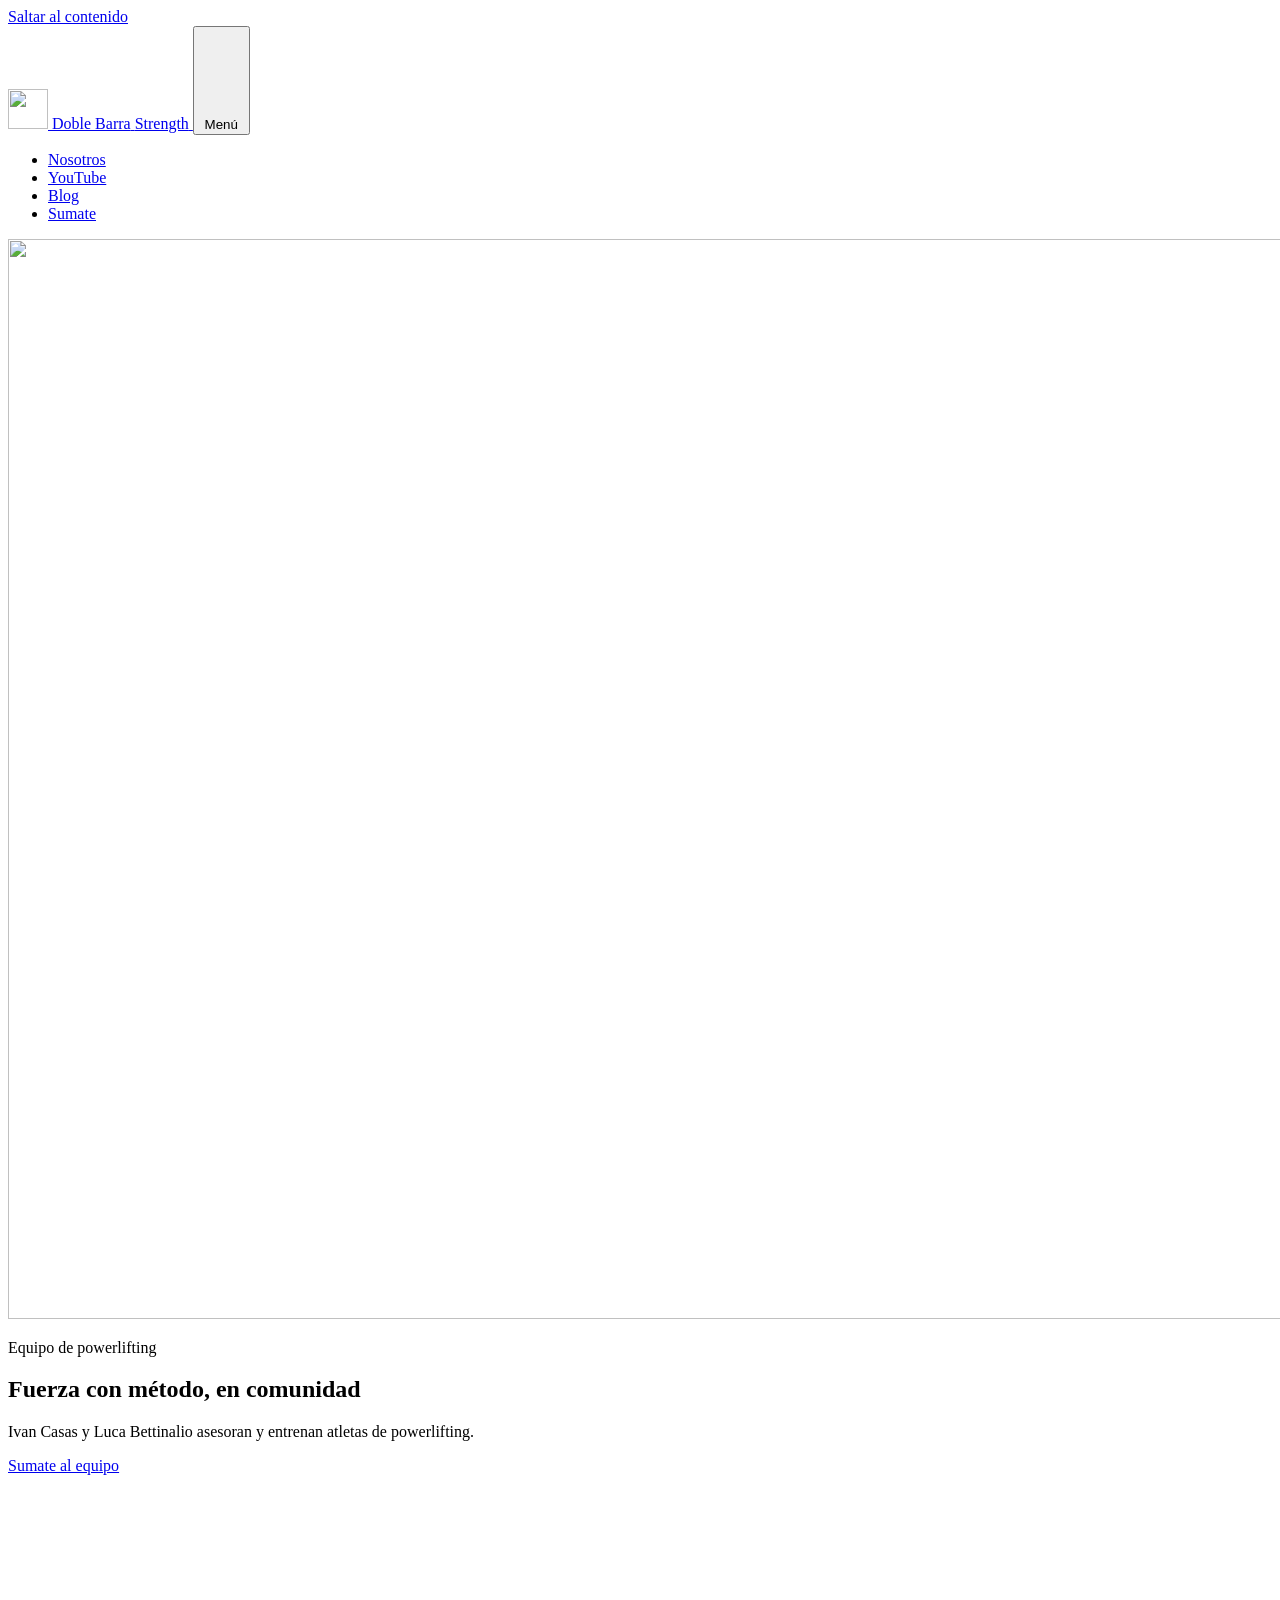
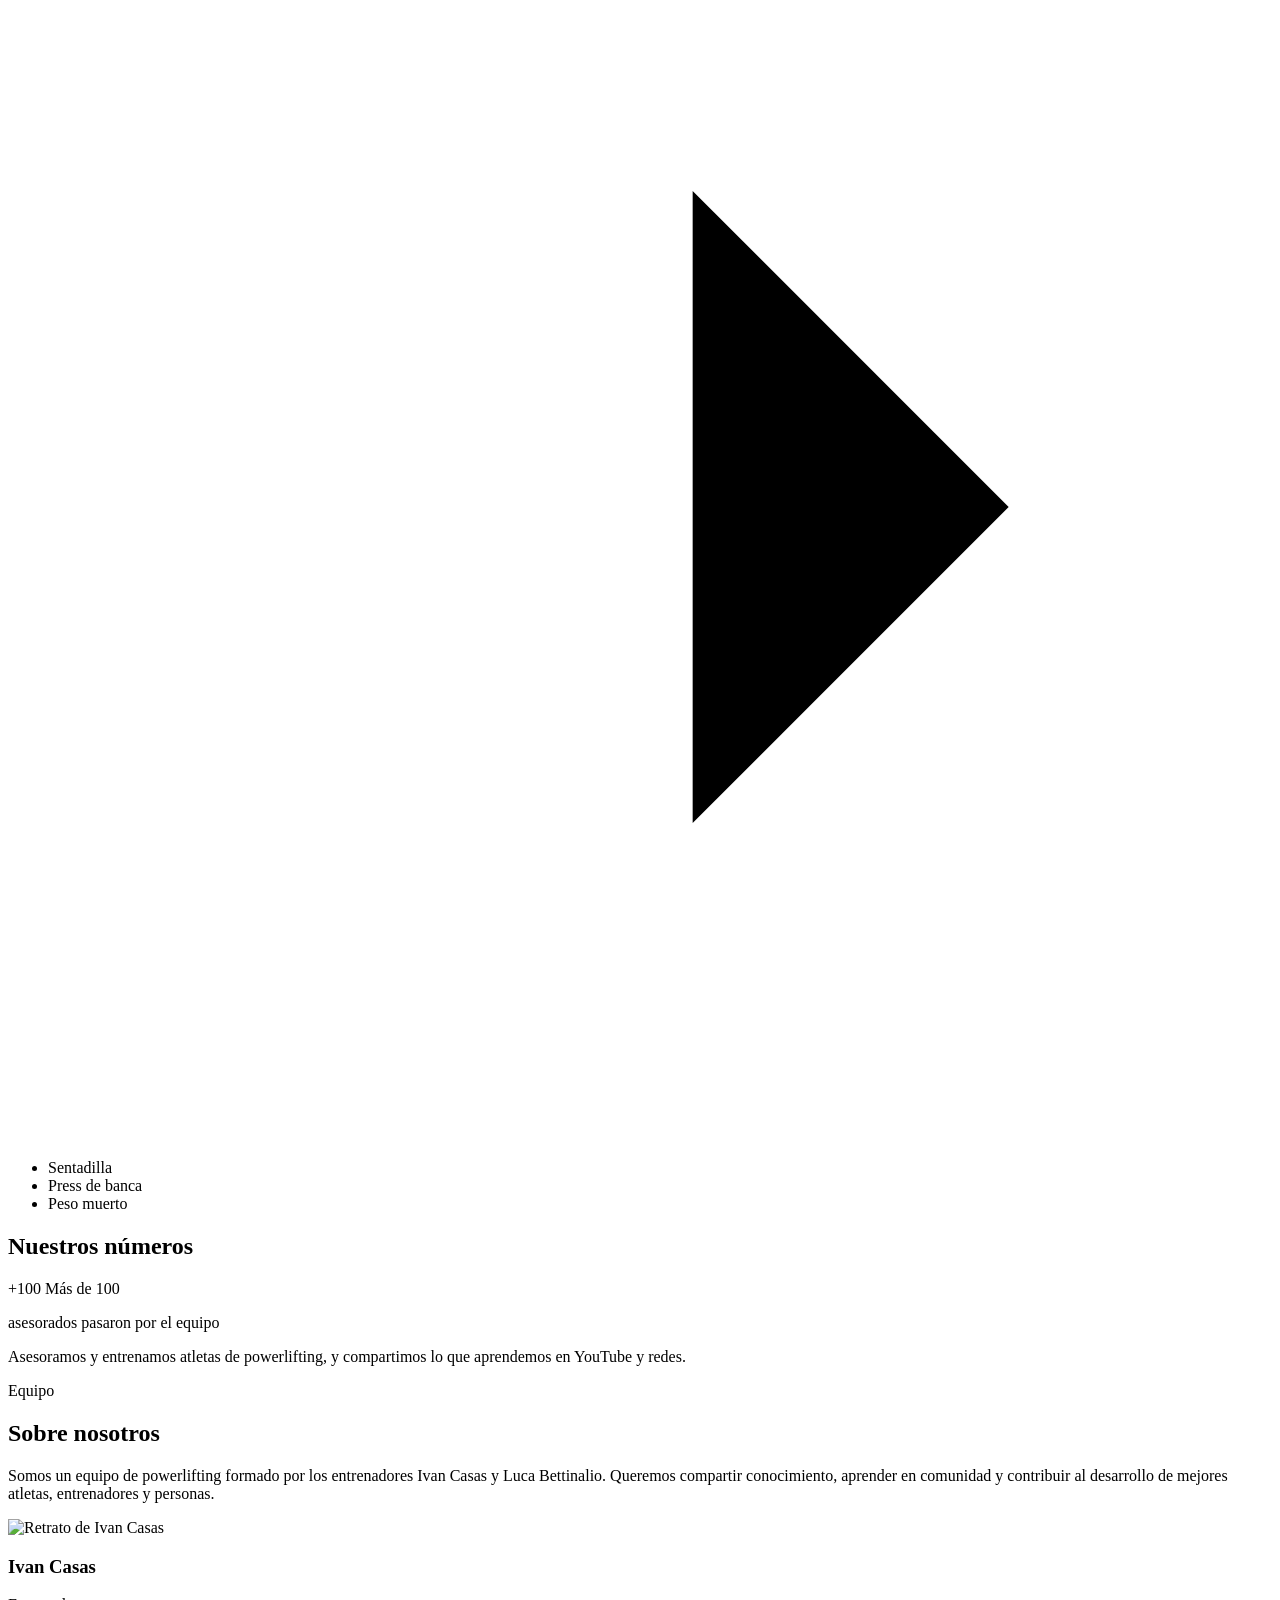
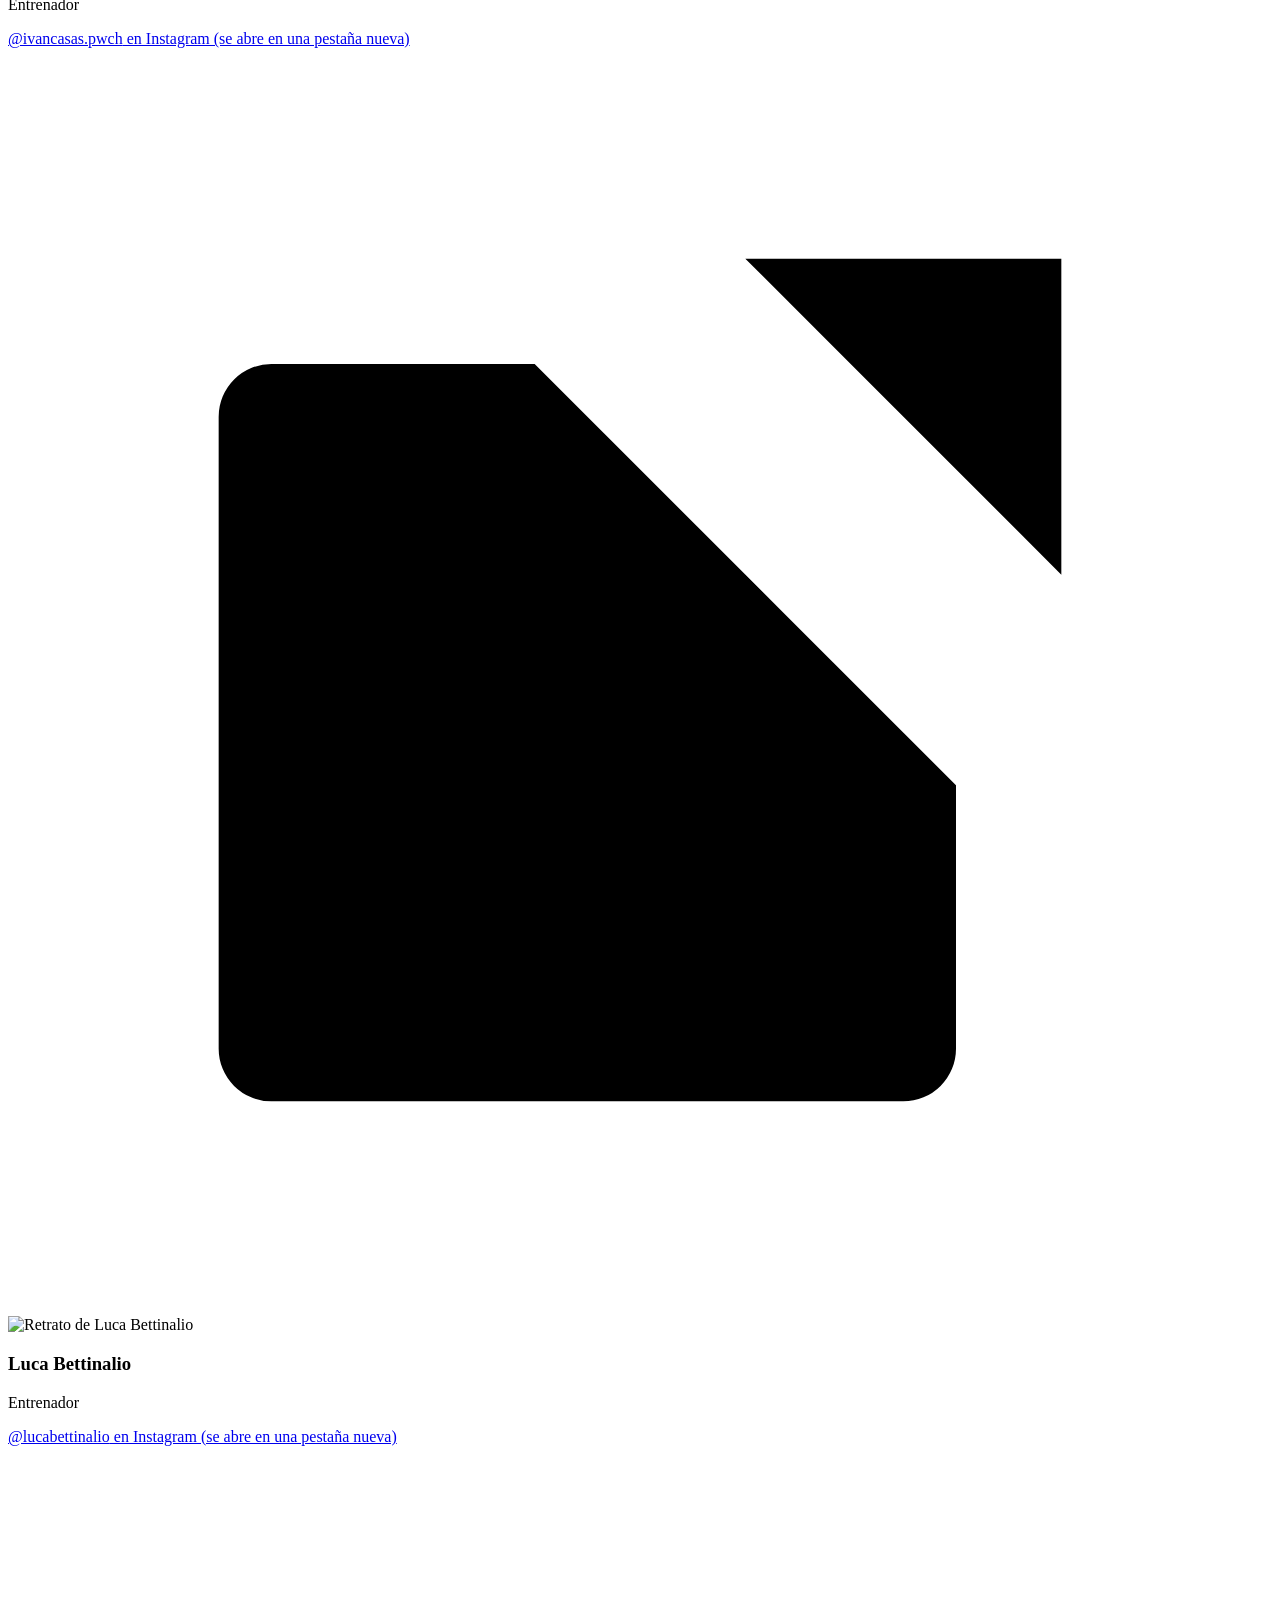
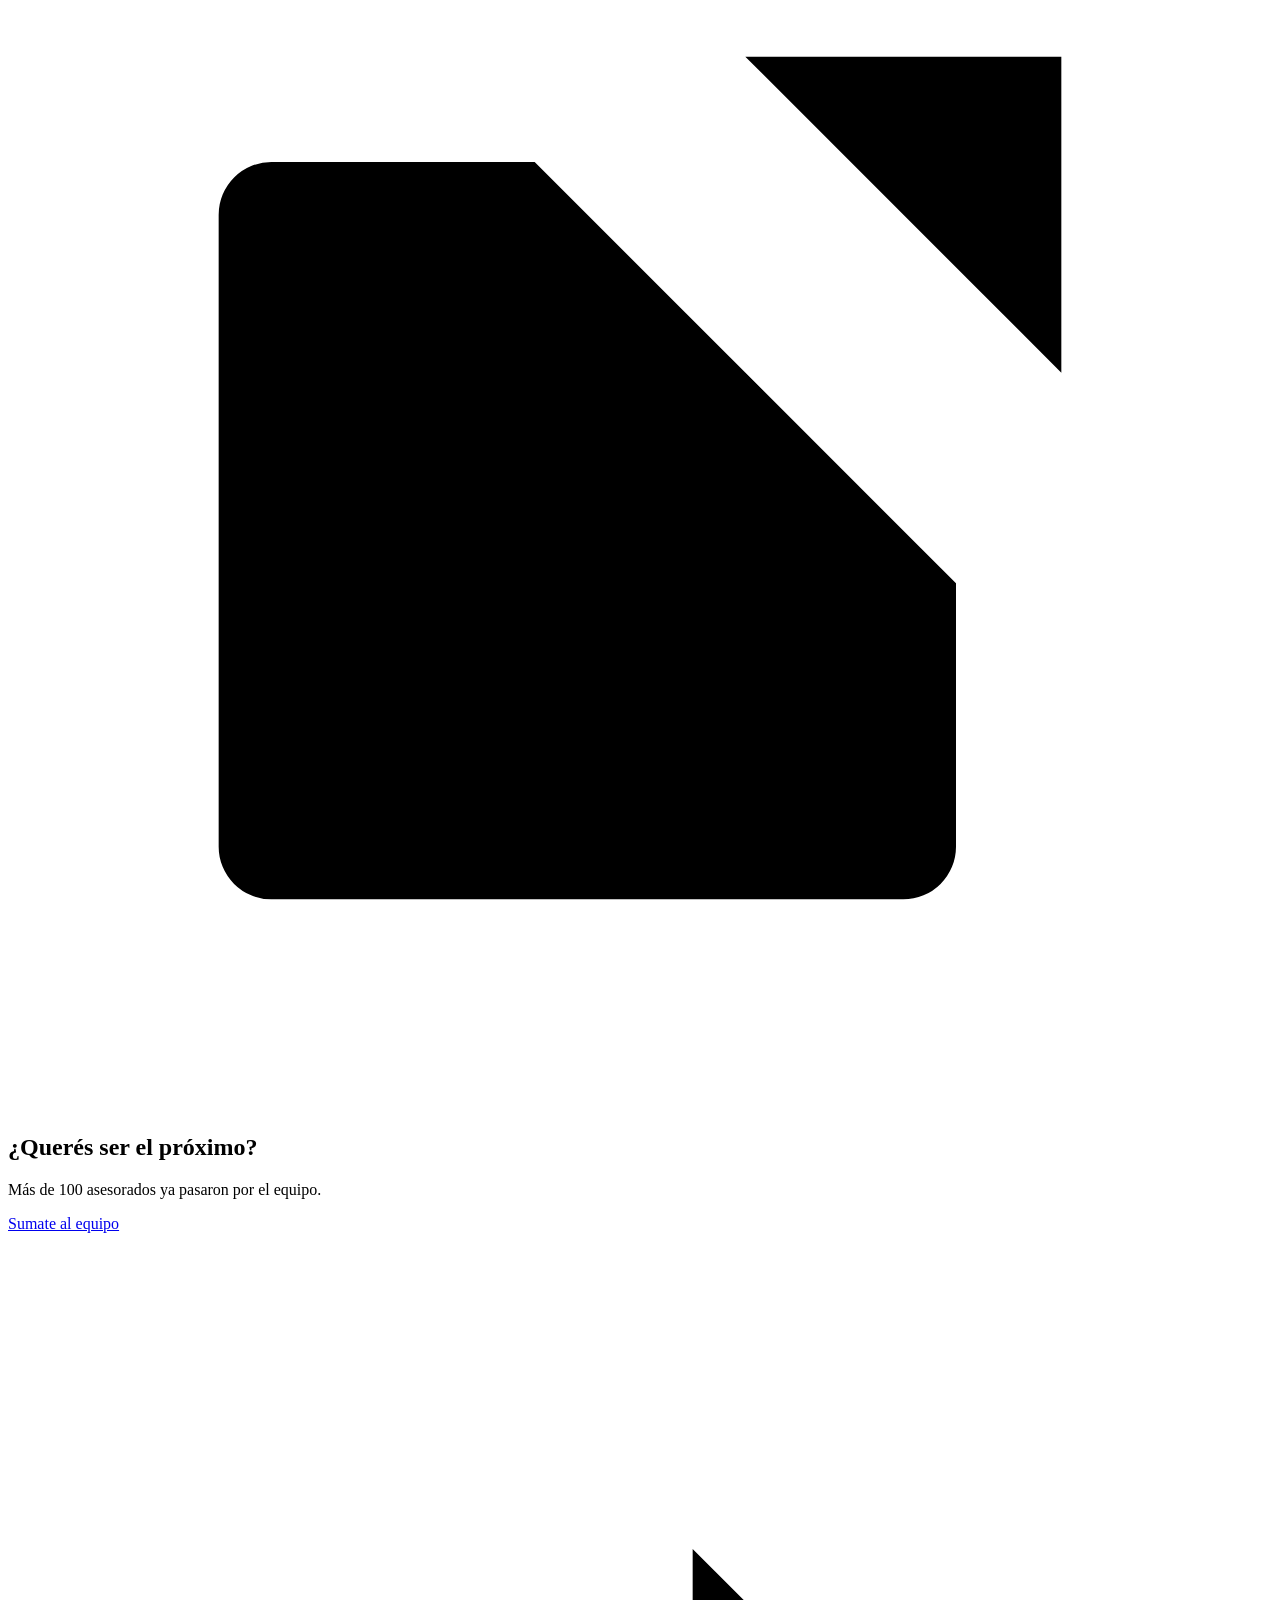
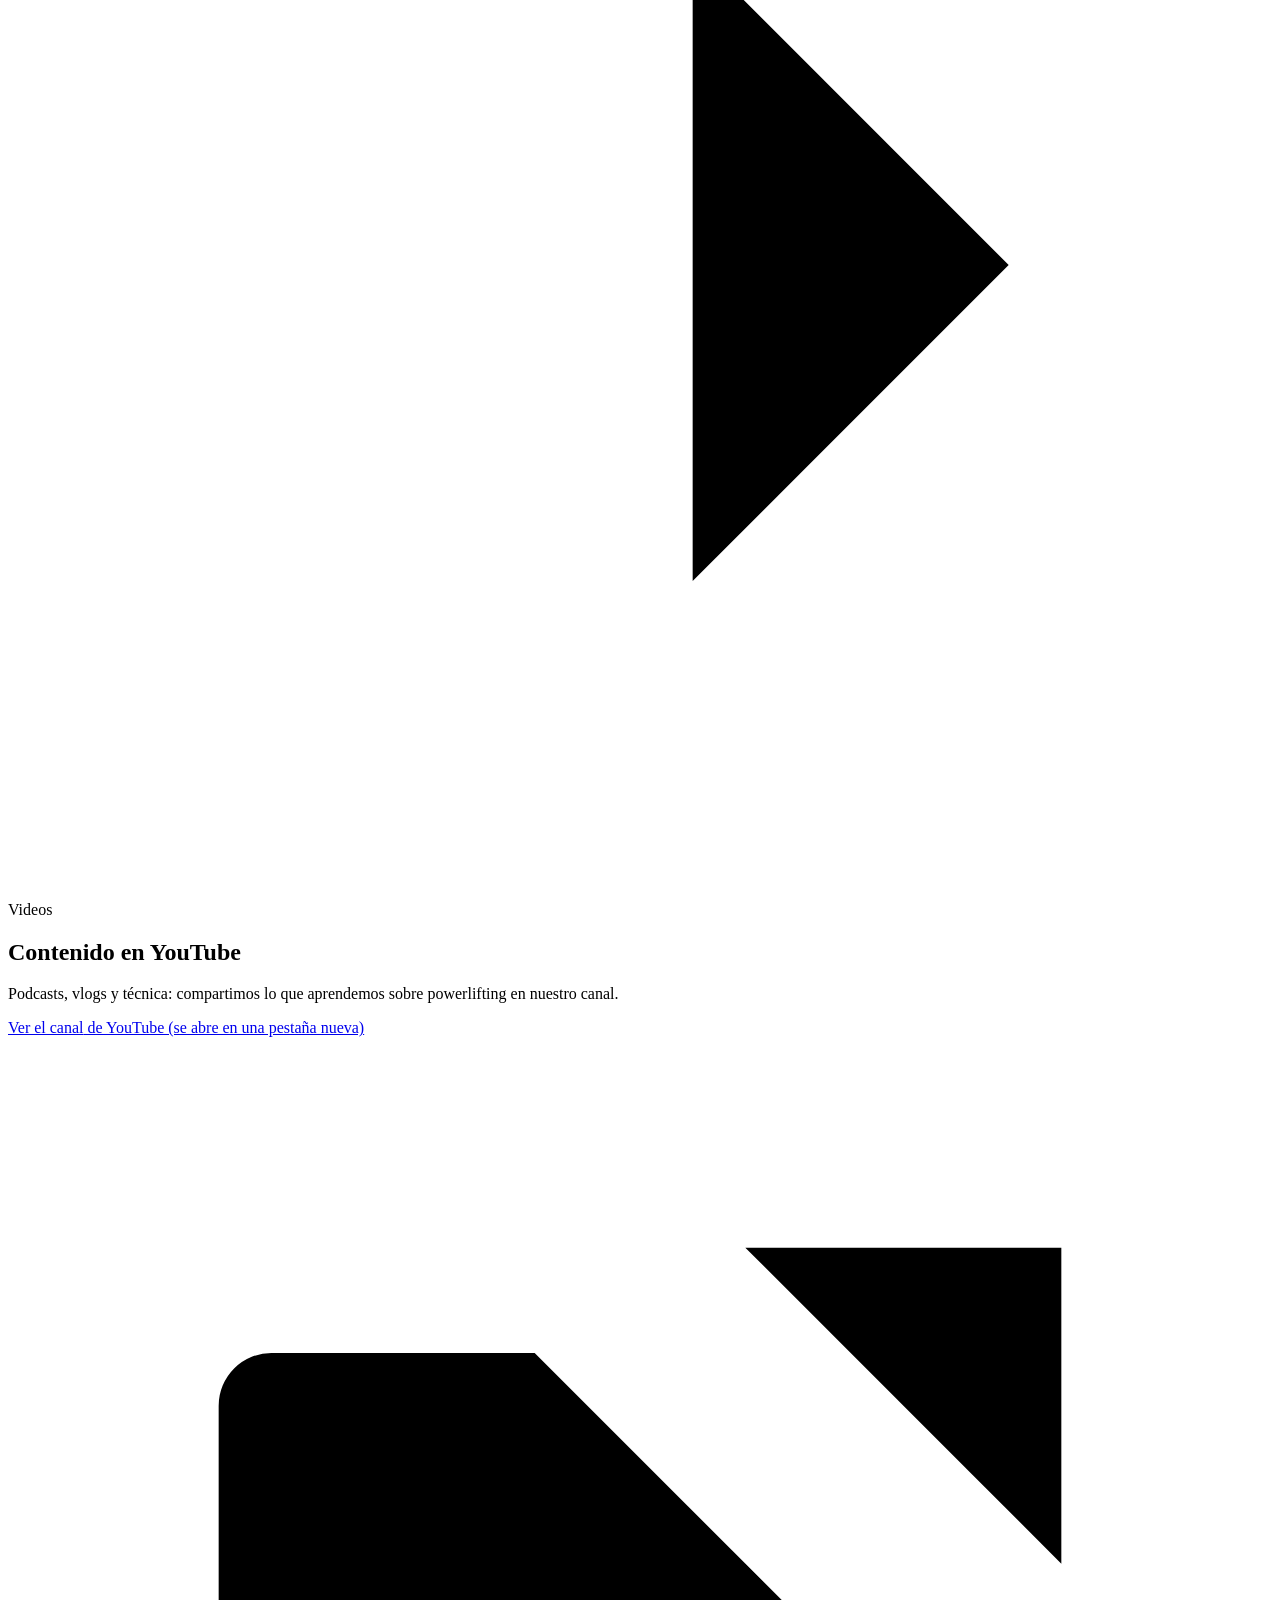
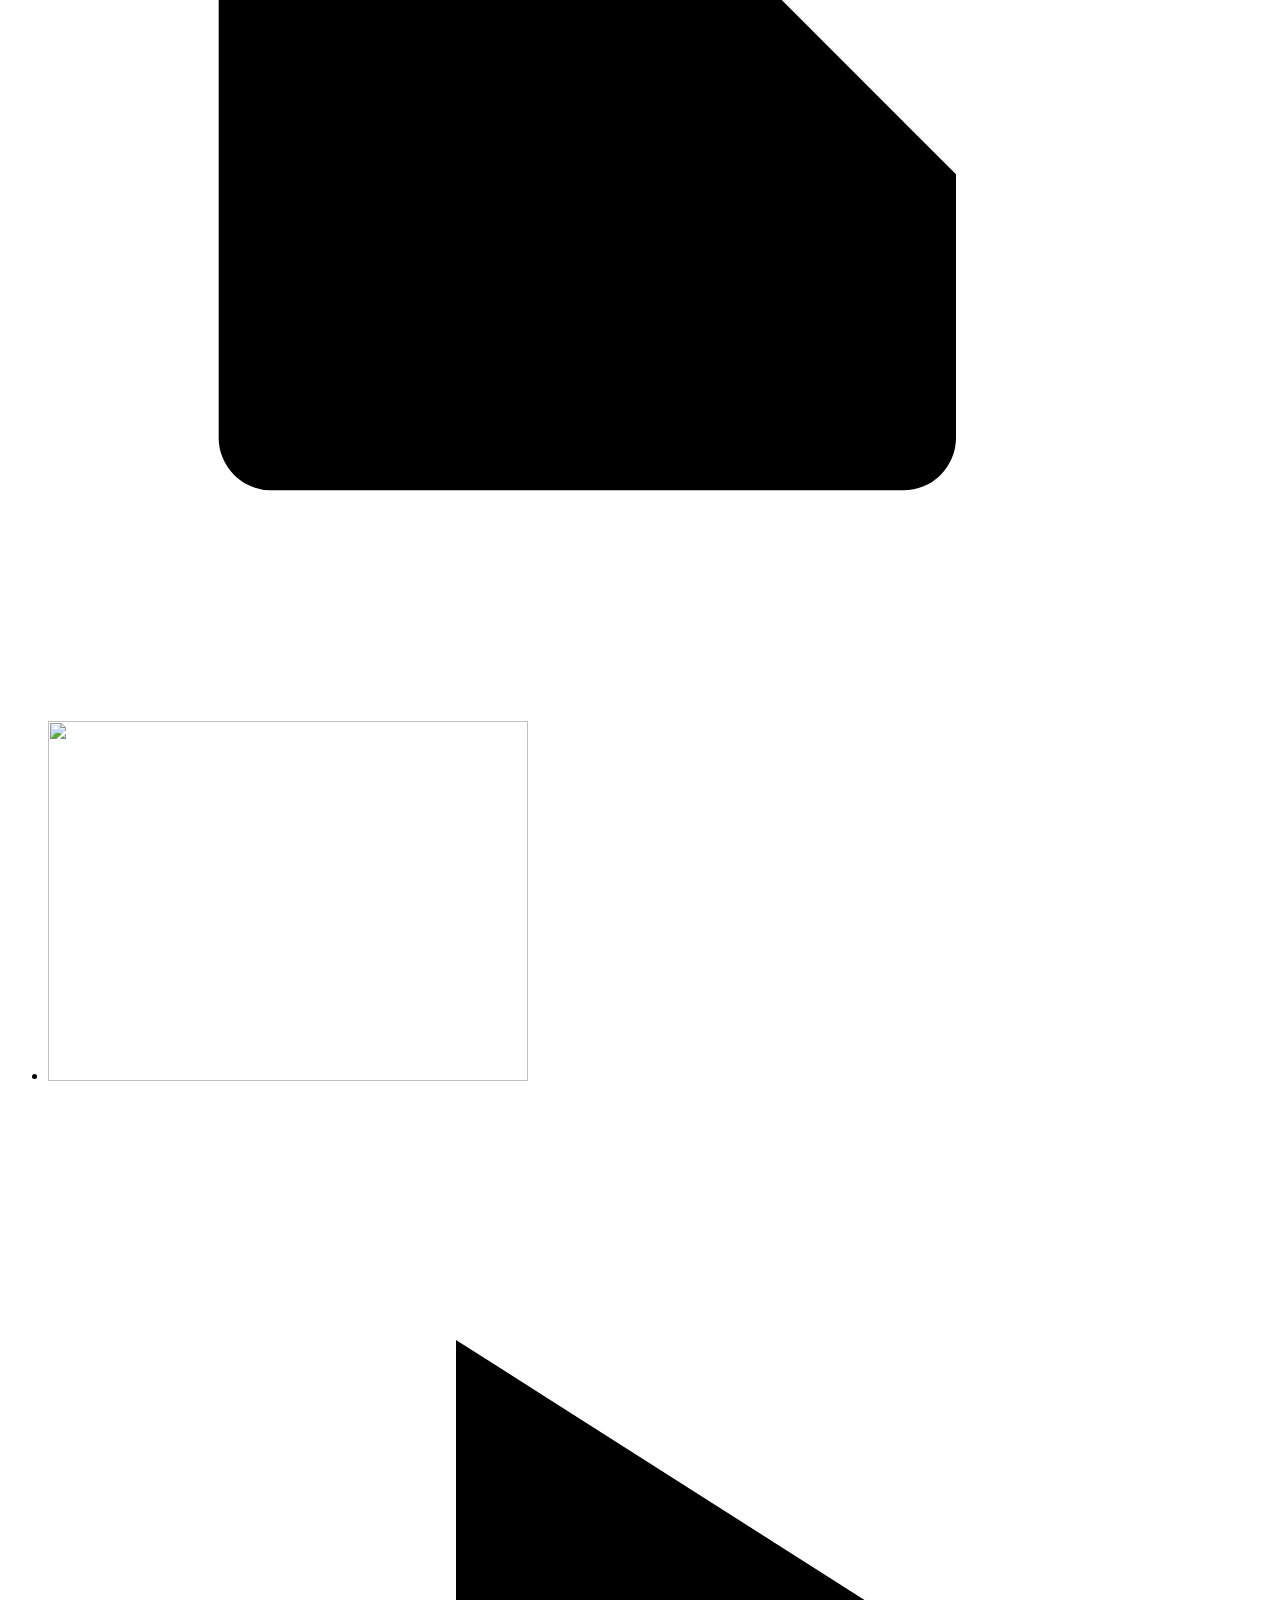
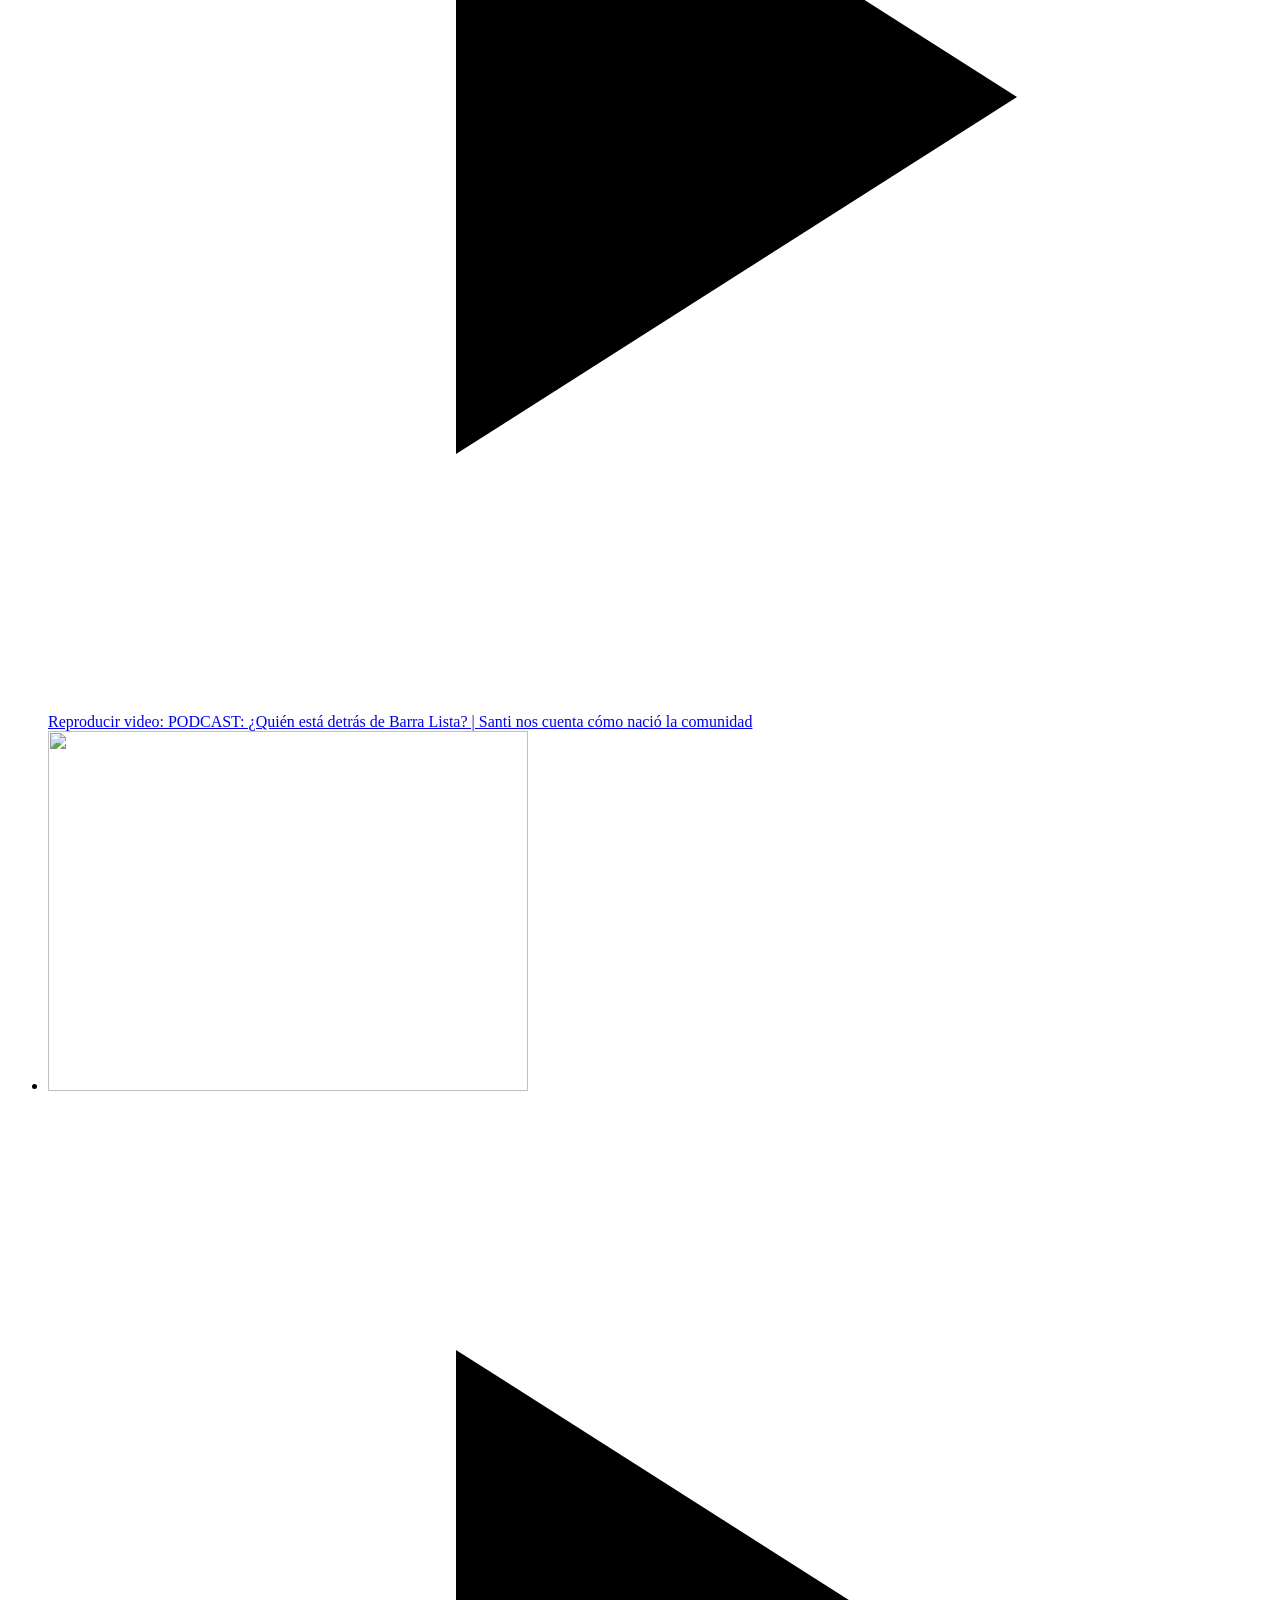
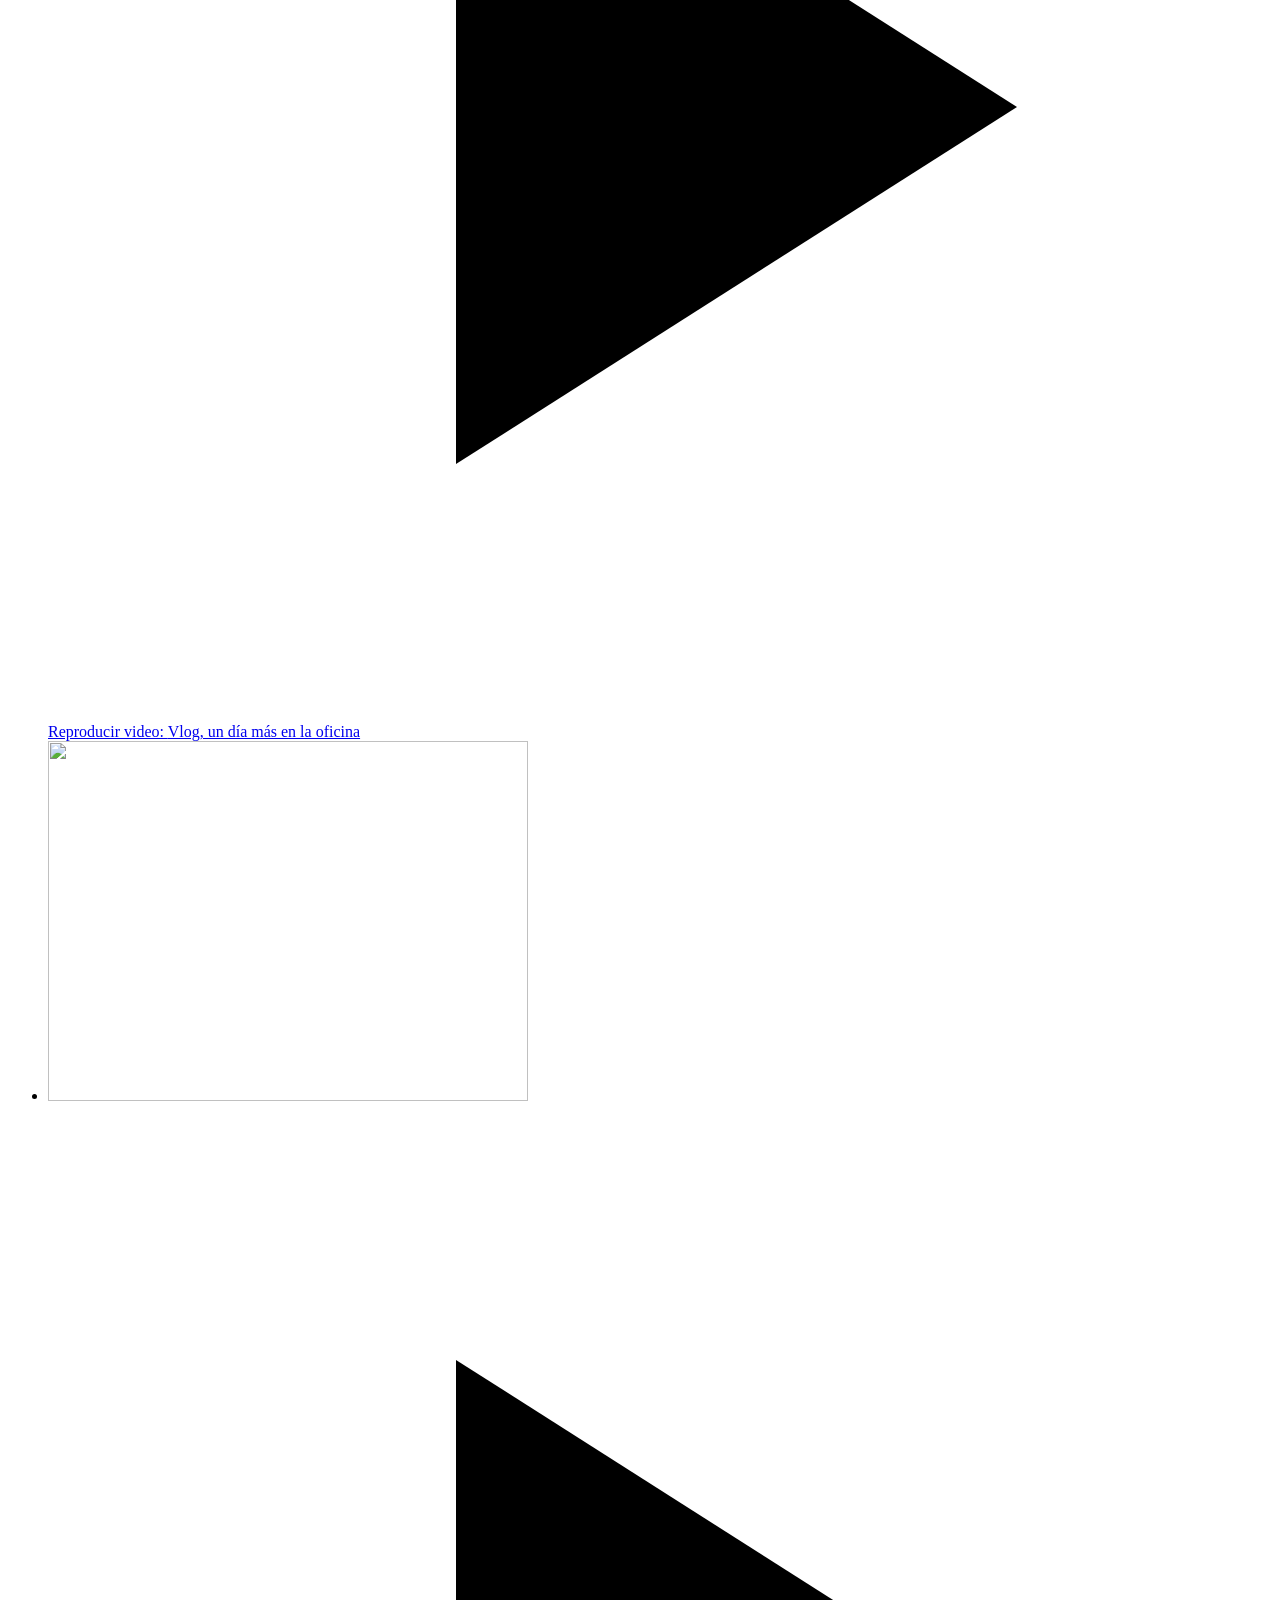
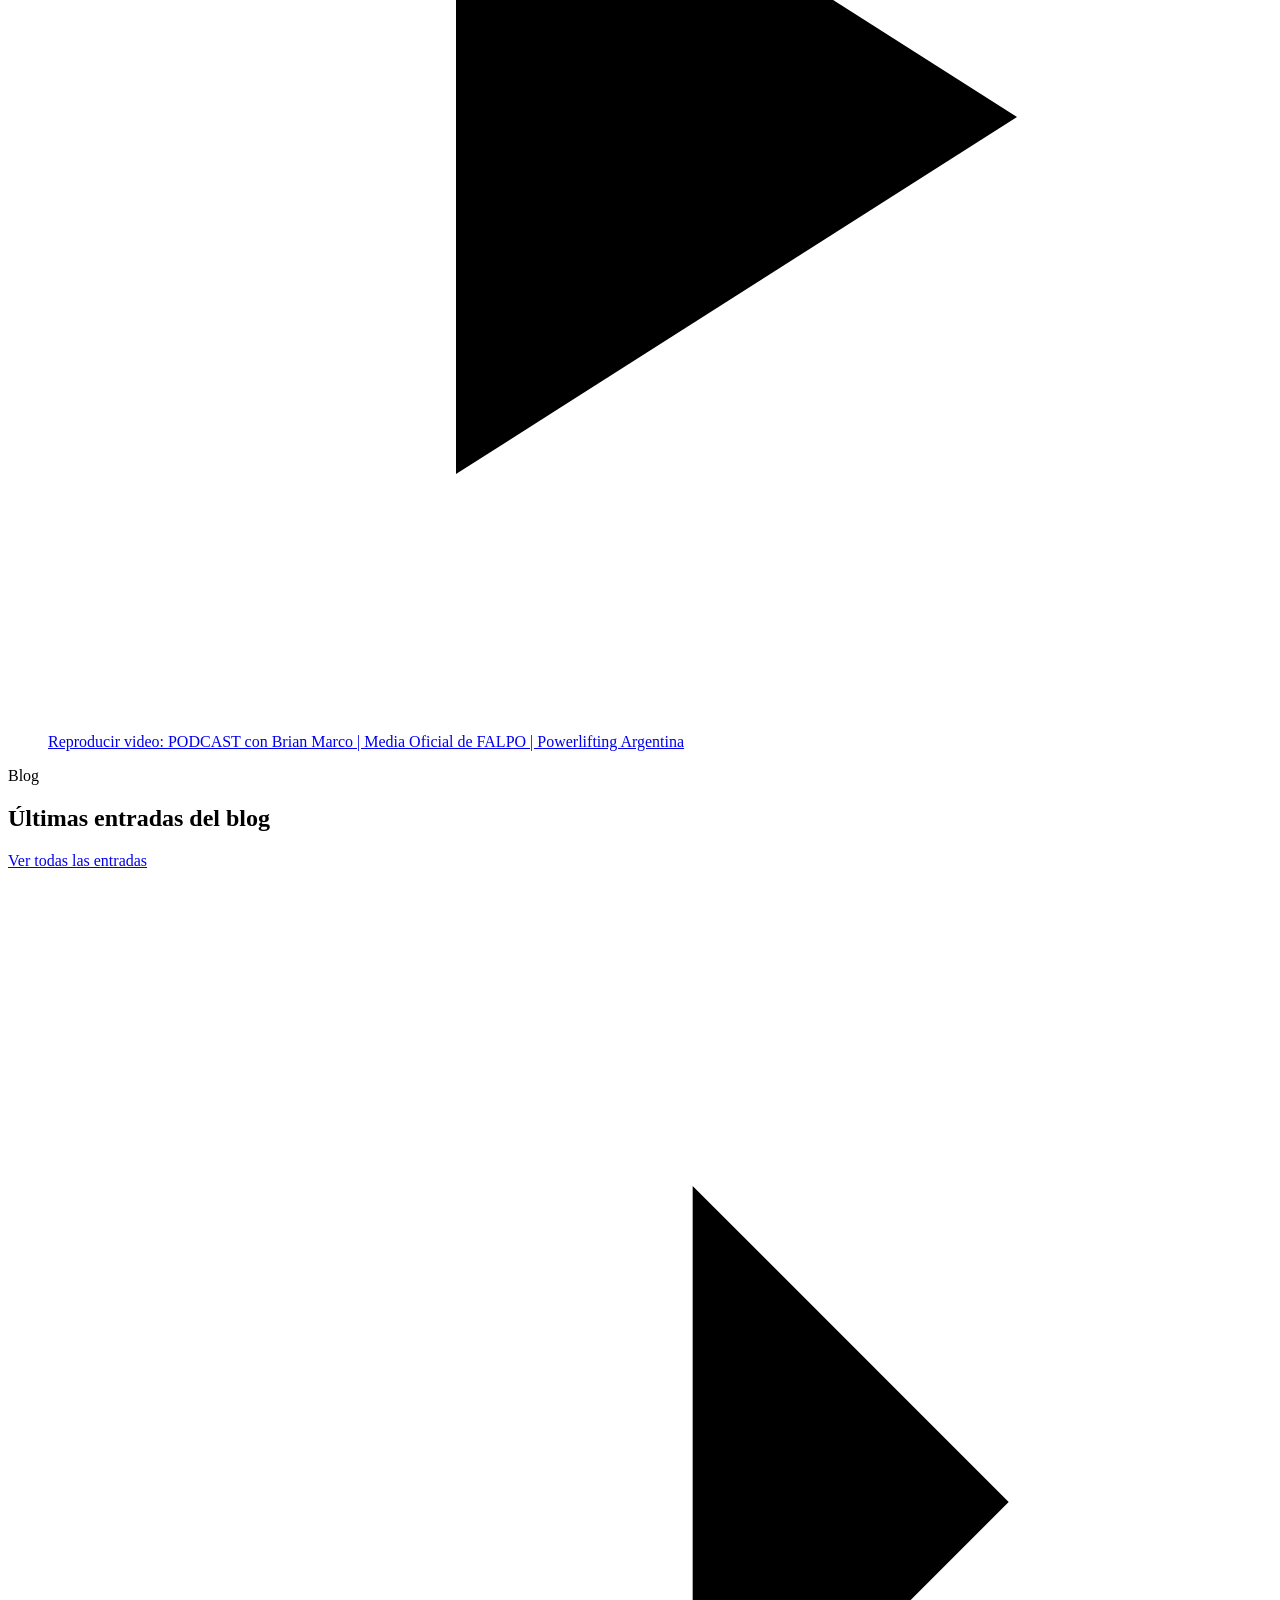
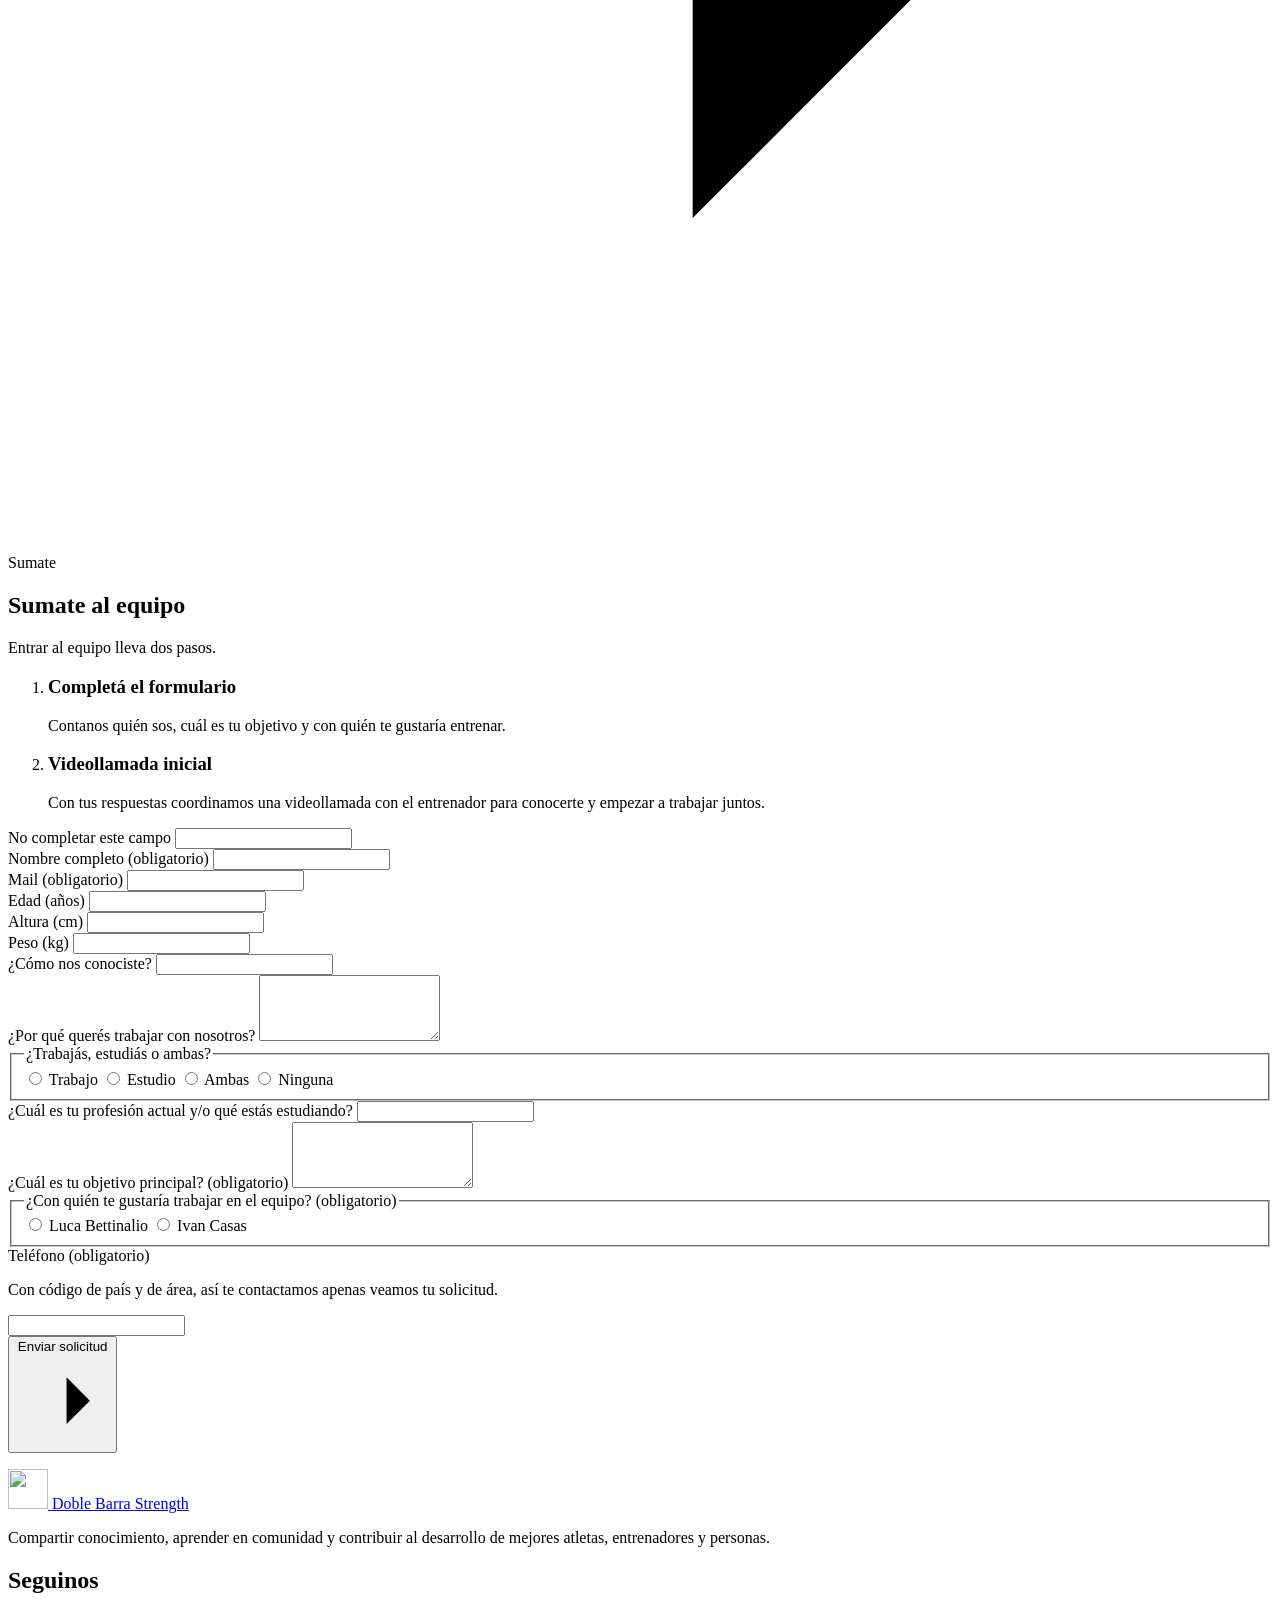
==== index.html @ 9dbaa44e "Boceto pagina web de doble barra" ====
<!DOCTYPE html>
<html lang="es">
<head>
  <meta charset="UTF-8">
  <meta name="viewport" content="width=device-width, initial-scale=1">
  <title>Doble Barra Strength | Equipo de powerlifting</title>
  <meta name="description" content="Doble Barra Strength es el equipo de powerlifting de Ivan Casas y Luca Bettinalio. Conocé al equipo, mirá su contenido y sumate como alumno.">
  <!-- COMPLETAR: favicon definitivo y etiquetas Open Graph cuando haya logo y dominio (P-19, P-20) -->
  <link rel="icon" href="favicon.svg" type="image/svg+xml">
  <link rel="preconnect" href="https://fonts.googleapis.com">
  <link rel="preconnect" href="https://fonts.gstatic.com" crossorigin>
  <link rel="stylesheet" href="https://fonts.googleapis.com/css2?family=Inter:wght@400;600;700&family=Oswald:wght@700&display=swap">
  <link rel="stylesheet" href="css/styles.css">
  <script src="js/tema.js"></script>
  <script src="js/main.js" defer></script>
  <script src="js/blog.js" defer></script>
  <script src="js/formulario.js" defer></script>
</head>
<body data-raiz="">

  <a href="#contenido" class="saltar-contenido">Saltar al contenido</a>

  <!-- ===================== CABECERA ===================== -->
  <!-- Igual en las 3 páginas: si se cambia, actualizar index.html, blog/index.html y blog/entrada.html -->
  <header class="header">
    <div class="contenedor header__contenido">
      <!-- COMPLETAR: reemplazar el logo provisorio por el del equipo (P-01) -->
      <a href="#inicio" class="marca">
        <img class="marca__logo" src="img/placeholders/placeholder-logo.svg" alt="" width="40" height="40">
        <span class="marca__texto">
          <span class="marca__nombre">Doble Barra</span>
          <span class="marca__sufijo">Strength</span>
        </span>
      </a>

      <button type="button" class="boton-icono boton-menu" aria-expanded="false" aria-controls="menu-principal">
        <svg class="icono icono-abrir" viewBox="0 0 24 24" aria-hidden="true"><path d="M3 6h18M3 12h18M3 18h18"/></svg>
        <svg class="icono icono-cerrar" viewBox="0 0 24 24" aria-hidden="true"><path d="M6 6l12 12M18 6L6 18"/></svg>
        <span class="oculto-accesible">Menú</span>
      </button>

      <div class="header__menu" id="menu-principal">
        <nav aria-label="Principal">
          <ul class="nav__lista">
            <li><a class="nav__enlace" href="#nosotros">Nosotros</a></li>
            <!-- COMPLETAR: volver a agregar "Servicios" cuando la sección tenga contenido (P-09) -->
            <li><a class="nav__enlace" href="#youtube">YouTube</a></li>
            <li><a class="nav__enlace" href="blog/index.html">Blog</a></li>
            <li><a class="boton boton--primario nav__cta" href="#sumate">Sumate</a></li>
          </ul>
        </nav>
        <button type="button" class="boton-tema" aria-pressed="false" hidden>
          <svg class="icono" viewBox="0 0 24 24" aria-hidden="true"><path d="M21 12.8A9 9 0 1 1 11.2 3a7 7 0 0 0 9.8 9.8z"/></svg>
          <span class="boton-tema__texto">Modo oscuro</span>
        </button>
      </div>
    </div>
  </header>

  <main id="contenido" tabindex="-1">

    <!-- ===================== HERO ===================== -->
    <section id="inicio" class="hero zona-oscura">
      <!-- COMPLETAR: foto de entrenamiento del equipo en WebP con srcset (P-02) -->
      <img class="hero__fondo" src="img/placeholders/placeholder-hero.svg" alt="" width="1920" height="1080" fetchpriority="high">
      <div class="contenedor hero__contenido">
        <p class="etiqueta">Equipo de powerlifting</p>
        <!-- COMPLETAR: título provisorio, a aprobar por el equipo (P-03) -->
        <h1 class="hero__titulo">Fuerza con método, en <span class="resaltado">comunidad</span></h1>
        <p class="hero__subtitulo">Ivan Casas y Luca Bettinalio asesoran y entrenan atletas de powerlifting.</p>
        <a class="boton boton--primario boton--grande" href="#sumate">
          Sumate al equipo
          <svg class="icono boton__flecha" viewBox="0 0 24 24" aria-hidden="true"><path d="M5 12h14M13 6l6 6-6 6"/></svg>
        </a>
      </div>
    </section>

    <!-- ===================== FRANJA DE MOVIMIENTOS ===================== -->
    <div class="franja zona-oscura">
      <ul class="contenedor franja__lista" role="list" aria-label="Los tres movimientos del powerlifting">
        <li>Sentadilla</li>
        <li>Press de banca</li>
        <li>Peso muerto</li>
      </ul>
    </div>

    <!-- ===================== NÚMEROS ===================== -->
    <!-- COMPLETAR: si el equipo pasa más cifras, sumar más bloques .numero (P-04) -->
    <section id="numeros" class="seccion seccion--alt">
      <div class="contenedor numeros__grilla">
        <div class="numero revelar">
          <h2 class="antetitulo">Nuestros números</h2>
          <p class="numero__valor">
            <span data-contador="100" data-prefijo="+" aria-hidden="true">+100</span>
            <span class="oculto-accesible">Más de 100</span>
          </p>
          <p class="numero__texto">asesorados pasaron por el equipo</p>
          <span class="numero__barra" aria-hidden="true"></span>
        </div>
        <p class="numeros__texto revelar">Asesoramos y entrenamos atletas de powerlifting, y compartimos lo que aprendemos en YouTube y redes.</p>
      </div>
    </section>

    <!-- ===================== SOBRE NOSOTROS ===================== -->
    <section id="nosotros" class="seccion">
      <div class="fondo-decorativo" aria-hidden="true"><span class="texto-fondo">Equipo</span></div>
      <div class="contenedor">
        <div class="seccion__cabecera revelar">
          <h2 class="seccion__titulo">Sobre nosotros</h2>
          <p class="seccion__intro">
            Somos un equipo de powerlifting formado por los entrenadores Ivan Casas y Luca Bettinalio. Queremos compartir
            conocimiento, aprender en comunidad y contribuir al desarrollo de mejores atletas, entrenadores y personas.
          </p>
        </div>

        <div class="entrenadores">
          <!-- COMPLETAR: foto real de Ivan Casas (P-06). Su presentación va en un <p> después de .entrenador__media -->
          <article class="entrenador revelar">
            <div class="entrenador__media">
              <img class="entrenador__foto" src="img/placeholders/placeholder-ivan.svg" alt="Retrato de Ivan Casas" width="800" height="1000" loading="lazy">
              <div class="entrenador__info sobre-foto">
                <h3 class="entrenador__nombre">Ivan Casas</h3>
                <p class="entrenador__rol">Entrenador</p>
              </div>
            </div>
            <a class="enlace-red" href="https://www.instagram.com/ivancasas.pwch/" target="_blank" rel="noopener noreferrer">
              @ivancasas.pwch<span class="oculto-accesible"> en Instagram (se abre en una pestaña nueva)</span>
              <svg class="icono" viewBox="0 0 24 24" aria-hidden="true"><path d="M14 4h6v6M20 4l-9 9M18 14v5a1 1 0 0 1-1 1H5a1 1 0 0 1-1-1V7a1 1 0 0 1 1-1h5"/></svg>
            </a>
          </article>

          <!-- COMPLETAR: foto real de Luca Bettinalio (P-07). Su presentación va en un <p> después de .entrenador__media -->
          <article class="entrenador revelar">
            <div class="entrenador__media">
              <img class="entrenador__foto" src="img/placeholders/placeholder-luca.svg" alt="Retrato de Luca Bettinalio" width="800" height="1000" loading="lazy">
              <div class="entrenador__info sobre-foto">
                <h3 class="entrenador__nombre">Luca Bettinalio</h3>
                <p class="entrenador__rol">Entrenador</p>
              </div>
            </div>
            <a class="enlace-red" href="https://www.instagram.com/lucabettinalio/" target="_blank" rel="noopener noreferrer">
              @lucabettinalio<span class="oculto-accesible"> en Instagram (se abre en una pestaña nueva)</span>
              <svg class="icono" viewBox="0 0 24 24" aria-hidden="true"><path d="M14 4h6v6M20 4l-9 9M18 14v5a1 1 0 0 1-1 1H5a1 1 0 0 1-1-1V7a1 1 0 0 1 1-1h5"/></svg>
            </a>
          </article>
        </div>
      </div>
    </section>

    <!-- ===================== SERVICIOS ===================== -->
    <!-- COMPLETAR: sección oculta hasta que el equipo defina sus servicios (P-09). Para activarla,
         descomentar este bloque, completar las tarjetas y volver a agregar "Servicios" al menú de las 3 páginas.
    <section id="servicios" class="seccion seccion--alt">
      <div class="fondo-decorativo" aria-hidden="true"><span class="texto-fondo">Servicios</span></div>
      <div class="contenedor">
        <div class="seccion__cabecera revelar">
          <h2 class="seccion__titulo">Servicios</h2>
        </div>
        <ul class="grilla-servicios" role="list">
          <li class="servicio revelar">
            <span class="servicio__numero" aria-hidden="true">01</span>
            <h3 class="servicio__titulo">Nombre del servicio</h3>
            <p>Descripción breve del servicio.</p>
          </li>
        </ul>
      </div>
    </section>
    -->

    <!-- ===================== LLAMADO A LA ACCIÓN ===================== -->
    <section class="banda-cta zona-roja">
      <div class="contenedor banda-cta__contenido revelar">
        <div>
          <h2 class="banda-cta__titulo">¿Querés ser el próximo?</h2>
          <p class="banda-cta__texto">Más de 100 asesorados ya pasaron por el equipo.</p>
        </div>
        <a class="boton boton--primario boton--grande" href="#sumate">
          Sumate al equipo
          <svg class="icono boton__flecha" viewBox="0 0 24 24" aria-hidden="true"><path d="M5 12h14M13 6l6 6-6 6"/></svg>
        </a>
      </div>
    </section>

    <!-- ===================== TESTIMONIOS ===================== -->
    <!-- COMPLETAR: sección opcional (P-11). Se maqueta solo si el equipo confirma y entrega
         testimonios reales con permiso de cada alumno. Nunca inventar testimonios. -->

    <!-- ===================== YOUTUBE ===================== -->
    <section id="youtube" class="seccion seccion--alt">
      <div class="fondo-decorativo" aria-hidden="true"><span class="texto-fondo">Videos</span></div>
      <div class="contenedor">
        <div class="seccion__cabecera seccion__encabezado revelar">
          <div>
            <h2 class="seccion__titulo">Contenido en YouTube</h2>
            <p class="seccion__intro">Podcasts, vlogs y técnica: compartimos lo que aprendemos sobre powerlifting en nuestro canal.</p>
          </div>
          <a class="boton boton--secundario" href="https://www.youtube.com/@doblebarra.strength" target="_blank" rel="noopener noreferrer">
            Ver el canal<span class="oculto-accesible"> de YouTube (se abre en una pestaña nueva)</span>
            <svg class="icono" viewBox="0 0 24 24" aria-hidden="true"><path d="M14 4h6v6M20 4l-9 9M18 14v5a1 1 0 0 1-1 1H5a1 1 0 0 1-1-1V7a1 1 0 0 1 1-1h5"/></svg>
          </a>
        </div>

        <!-- Los 3 videos más recientes del canal al 3/10/2026; el equipo puede elegir otros (P-12).
             Para cambiar uno: reemplazar el ID en href, data-video y la miniatura, y el título. -->
        <ul class="videos" role="list">
          <li class="revelar">
            <a class="video__enlace" href="https://www.youtube.com/watch?v=-dXabcn3xzU" data-video="-dXabcn3xzU">
              <span class="video__miniatura">
                <img src="https://i.ytimg.com/vi/-dXabcn3xzU/hqdefault.jpg" alt="" width="480" height="360" loading="lazy">
                <span class="video__play" aria-hidden="true"><svg class="icono" viewBox="0 0 24 24"><path d="M8 5v14l11-7z"/></svg></span>
              </span>
              <span class="oculto-accesible">Reproducir video: </span>
              <span class="video__titulo">PODCAST: ¿Quién está detrás de Barra Lista? | Santi nos cuenta cómo nació la comunidad</span>
            </a>
          </li>
          <li class="revelar">
            <a class="video__enlace" href="https://www.youtube.com/watch?v=Jxntvsw2URw" data-video="Jxntvsw2URw">
              <span class="video__miniatura">
                <img src="https://i.ytimg.com/vi/Jxntvsw2URw/hqdefault.jpg" alt="" width="480" height="360" loading="lazy">
                <span class="video__play" aria-hidden="true"><svg class="icono" viewBox="0 0 24 24"><path d="M8 5v14l11-7z"/></svg></span>
              </span>
              <span class="oculto-accesible">Reproducir video: </span>
              <span class="video__titulo">Vlog, un día más en la oficina</span>
            </a>
          </li>
          <li class="revelar">
            <a class="video__enlace" href="https://www.youtube.com/watch?v=eJ0U-dH2CM4" data-video="eJ0U-dH2CM4">
              <span class="video__miniatura">
                <img src="https://i.ytimg.com/vi/eJ0U-dH2CM4/hqdefault.jpg" alt="" width="480" height="360" loading="lazy">
                <span class="video__play" aria-hidden="true"><svg class="icono" viewBox="0 0 24 24"><path d="M8 5v14l11-7z"/></svg></span>
              </span>
              <span class="oculto-accesible">Reproducir video: </span>
              <span class="video__titulo">PODCAST con Brian Marco | Media Oficial de FALPO | Powerlifting Argentina</span>
            </a>
          </li>
        </ul>
      </div>
    </section>

    <!-- ===================== BLOG ===================== -->
    <section id="blog" class="seccion">
      <div class="fondo-decorativo" aria-hidden="true"><span class="texto-fondo">Blog</span></div>
      <div class="contenedor">
        <div class="seccion__cabecera seccion__encabezado revelar">
          <h2 class="seccion__titulo">Últimas entradas del blog</h2>
          <a class="enlace-flecha" href="blog/index.html" data-blog-ver-todas>
            Ver todas las entradas
            <svg class="icono" viewBox="0 0 24 24" aria-hidden="true"><path d="M5 12h14M13 6l6 6-6 6"/></svg>
          </a>
        </div>
        <div class="blog-estado" data-blog-estado></div>
        <ul class="lista-entradas" role="list" data-blog="lista" data-cantidad="3" data-nivel-titulo="3" data-ruta-entrada="blog/entrada.html"></ul>
        <noscript><p>Para ver las entradas del blog necesitás tener JavaScript activado.</p></noscript>
      </div>
    </section>

    <!-- ===================== SUMATE AL EQUIPO ===================== -->
    <section id="sumate" class="seccion seccion--alt sumate">
      <div class="fondo-decorativo" aria-hidden="true"><span class="texto-fondo">Sumate</span></div>
      <div class="contenedor sumate__grilla">
        <div class="sumate__intro revelar">
          <h2 class="seccion__titulo">Sumate al equipo</h2>
          <p class="seccion__intro">Entrar al equipo lleva dos pasos.</p>
          <!-- COMPLETAR: plazo de respuesta, duración de la videollamada y si tiene costo (P-14) -->
          <ol class="pasos" role="list">
            <li class="paso">
              <h3 class="paso__titulo">Completá el formulario</h3>
              <p>Contanos quién sos, cuál es tu objetivo y con quién te gustaría entrenar.</p>
            </li>
            <li class="paso">
              <h3 class="paso__titulo">Videollamada inicial</h3>
              <p>Con tus respuestas coordinamos una videollamada con el entrenador para conocerte y empezar a trabajar juntos.</p>
            </li>
          </ol>
        </div>

        <div>
          <!-- COMPLETAR: reemplazar COMPLETAR-alias-formsubmit por el alias que da FormSubmit
               al activar el mail que recibe las solicitudes (P-16).
               Campos obligatorios según la propuesta de CLAUDE.md, a confirmar por el equipo (P-21).
               Texto sobre el uso de los datos personales: agregar antes del botón cuando lo defina el equipo (P-15). -->
          <form class="formulario" id="formulario-sumate" action="https://formsubmit.co/COMPLETAR-alias-formsubmit" method="POST">
            <input type="hidden" name="_subject" value="Nueva solicitud para sumarse a Doble Barra Strength">
            <input type="hidden" name="_template" value="table">
            <input type="hidden" name="_captcha" value="false">
            <div class="campo-trampa">
              <label for="_honey">No completar este campo</label>
              <input type="text" id="_honey" name="_honey" tabindex="-1" autocomplete="off">
            </div>

            <div class="resumen-errores" id="resumen-errores" tabindex="-1" hidden>
              <h3 class="resumen-errores__titulo"></h3>
              <ul class="resumen-errores__lista"></ul>
            </div>

            <div class="campo">
              <label class="campo__etiqueta" for="nombre">Nombre completo <span class="campo__obligatorio">(obligatorio)</span></label>
              <input class="campo__control" type="text" id="nombre" name="nombre" autocomplete="name" required aria-describedby="nombre-error">
              <p class="campo__error" id="nombre-error" hidden></p>
            </div>

            <div class="campo">
              <label class="campo__etiqueta" for="email">Mail <span class="campo__obligatorio">(obligatorio)</span></label>
              <input class="campo__control" type="email" id="email" name="email" autocomplete="email" spellcheck="false" required aria-describedby="email-error">
              <p class="campo__error" id="email-error" hidden></p>
            </div>

            <div class="campo-fila">
              <div class="campo">
                <label class="campo__etiqueta" for="edad">Edad (años)</label>
                <input class="campo__control" type="text" id="edad" name="edad" inputmode="numeric" aria-describedby="edad-error">
                <p class="campo__error" id="edad-error" hidden></p>
              </div>
              <div class="campo">
                <label class="campo__etiqueta" for="altura">Altura (cm)</label>
                <input class="campo__control" type="text" id="altura" name="altura" inputmode="numeric" aria-describedby="altura-error">
                <p class="campo__error" id="altura-error" hidden></p>
              </div>
              <div class="campo">
                <label class="campo__etiqueta" for="peso">Peso (kg)</label>
                <input class="campo__control" type="text" id="peso" name="peso" inputmode="decimal" aria-describedby="peso-error">
                <p class="campo__error" id="peso-error" hidden></p>
              </div>
            </div>

            <div class="campo">
              <label class="campo__etiqueta" for="como_nos_conociste">¿Cómo nos conociste?</label>
              <input class="campo__control" type="text" id="como_nos_conociste" name="como_nos_conociste" aria-describedby="como_nos_conociste-error">
              <p class="campo__error" id="como_nos_conociste-error" hidden></p>
            </div>

            <div class="campo">
              <label class="campo__etiqueta" for="por_que">¿Por qué querés trabajar con nosotros?</label>
              <textarea class="campo__control" id="por_que" name="por_que" rows="4" aria-describedby="por_que-error"></textarea>
              <p class="campo__error" id="por_que-error" hidden></p>
            </div>

            <fieldset class="campo" aria-describedby="ocupacion-error">
              <legend class="campo__etiqueta">¿Trabajás, estudiás o ambas?</legend>
              <div class="opciones">
                <label class="opcion"><input type="radio" id="ocupacion-trabajo" name="ocupacion" value="Trabajo"> Trabajo</label>
                <label class="opcion"><input type="radio" id="ocupacion-estudio" name="ocupacion" value="Estudio"> Estudio</label>
                <label class="opcion"><input type="radio" id="ocupacion-ambas" name="ocupacion" value="Ambas"> Ambas</label>
                <label class="opcion"><input type="radio" id="ocupacion-ninguna" name="ocupacion" value="Ninguna"> Ninguna</label>
              </div>
              <p class="campo__error" id="ocupacion-error" hidden></p>
            </fieldset>

            <div class="campo">
              <label class="campo__etiqueta" for="profesion">¿Cuál es tu profesión actual y/o qué estás estudiando?</label>
              <input class="campo__control" type="text" id="profesion" name="profesion" aria-describedby="profesion-error">
              <p class="campo__error" id="profesion-error" hidden></p>
            </div>

            <div class="campo">
              <label class="campo__etiqueta" for="objetivo">¿Cuál es tu objetivo principal? <span class="campo__obligatorio">(obligatorio)</span></label>
              <textarea class="campo__control" id="objetivo" name="objetivo" rows="4" required aria-describedby="objetivo-error"></textarea>
              <p class="campo__error" id="objetivo-error" hidden></p>
            </div>

            <fieldset class="campo" aria-describedby="entrenador-error">
              <legend class="campo__etiqueta">¿Con quién te gustaría trabajar en el equipo? <span class="campo__obligatorio">(obligatorio)</span></legend>
              <div class="opciones opciones--anchas">
                <label class="opcion"><input type="radio" id="entrenador-luca" name="entrenador" value="Luca Bettinalio" required> Luca Bettinalio</label>
                <label class="opcion"><input type="radio" id="entrenador-ivan" name="entrenador" value="Ivan Casas" required> Ivan Casas</label>
              </div>
              <p class="campo__error" id="entrenador-error" hidden></p>
            </fieldset>

            <div class="campo">
              <label class="campo__etiqueta" for="telefono">Teléfono <span class="campo__obligatorio">(obligatorio)</span></label>
              <p class="campo__ayuda" id="telefono-ayuda">Con código de país y de área, así te contactamos apenas veamos tu solicitud.</p>
              <input class="campo__control" type="tel" id="telefono" name="telefono" autocomplete="tel" required aria-describedby="telefono-ayuda telefono-error">
              <p class="campo__error" id="telefono-error" hidden></p>
            </div>

            <button type="submit" class="boton boton--primario boton--grande boton--ancho">
              Enviar solicitud
              <svg class="icono boton__flecha" viewBox="0 0 24 24" aria-hidden="true"><path d="M5 12h14M13 6l6 6-6 6"/></svg>
            </button>
            <p class="formulario__estado" role="status"></p>
            <div class="formulario__alerta" role="alert"></div>
          </form>

          <div class="formulario-exito" id="formulario-exito" tabindex="-1" hidden>
            <h3 class="formulario-exito__titulo">¡Recibimos tu solicitud!</h3>
            <p>Ese fue el paso 1. Ahora te vamos a contactar para coordinar la videollamada inicial con el entrenador.</p>
          </div>
        </div>
      </div>
    </section>

  </main>

  <!-- ===================== PIE ===================== -->
  <footer class="footer zona-oscura">
    <div class="contenedor">
      <div class="footer__grilla">
        <div class="footer__marca">
          <a href="#inicio" class="marca">
            <img class="marca__logo" src="img/placeholders/placeholder-logo.svg" alt="" width="40" height="40">
            <span class="marca__texto">
              <span class="marca__nombre">Doble Barra</span>
              <span class="marca__sufijo">Strength</span>
            </span>
          </a>
          <!-- COMPLETAR: confirmar la redacción final de la misión con el equipo (P-17) -->
          <p class="footer__mision">Compartir conocimiento, aprender en comunidad y contribuir al desarrollo de mejores atletas, entrenadores y personas.</p>
        </div>

        <!-- COMPLETAR: confirmar que las cuentas son de Instagram (P-18) -->
        <div class="footer__redes">
          <h2 class="footer__titulo">Seguinos</h2>
          <ul role="list">
            <li>
              <a href="https://www.instagram.com/doblebarra.strength/" target="_blank" rel="noopener noreferrer">
                <span class="footer__red-nombre">Equipo</span> @doblebarra.strength<span class="oculto-accesible"> en Instagram (se abre en una pestaña nueva)</span>
              </a>
            </li>
            <li>
              <a href="https://www.instagram.com/ivancasas0/" target="_blank" rel="noopener noreferrer">
                <span class="footer__red-nombre">Ivan Casas</span> @ivancasas.pwch<span class="oculto-accesible"> en Instagram (se abre en una pestaña nueva)</span>
              </a>
            </li>
            <li>
              <a href="https://www.instagram.com/lucabettinalio/" target="_blank" rel="noopener noreferrer">
                <span class="footer__red-nombre">Luca Bettinalio</span> @lucabettinalio<span class="oculto-accesible"> en Instagram (se abre en una pestaña nueva)</span>
              </a>
            </li>
            <li>
              <a href="https://www.youtube.com/@doblebarra.strength" target="_blank" rel="noopener noreferrer">
                <span class="footer__red-nombre">YouTube</span> @doblebarra.strength<span class="oculto-accesible"> (se abre en una pestaña nueva)</span>
              </a>
            </li>
          </ul>
        </div>
      </div>
      <p class="footer__legal">© 2026 Doble Barra Strength. Todos los derechos reservados.</p>
    </div>
    <p class="contenedor footer__marca-grande" aria-hidden="true">Doble Barra</p>
  </footer>

</body>
</html>
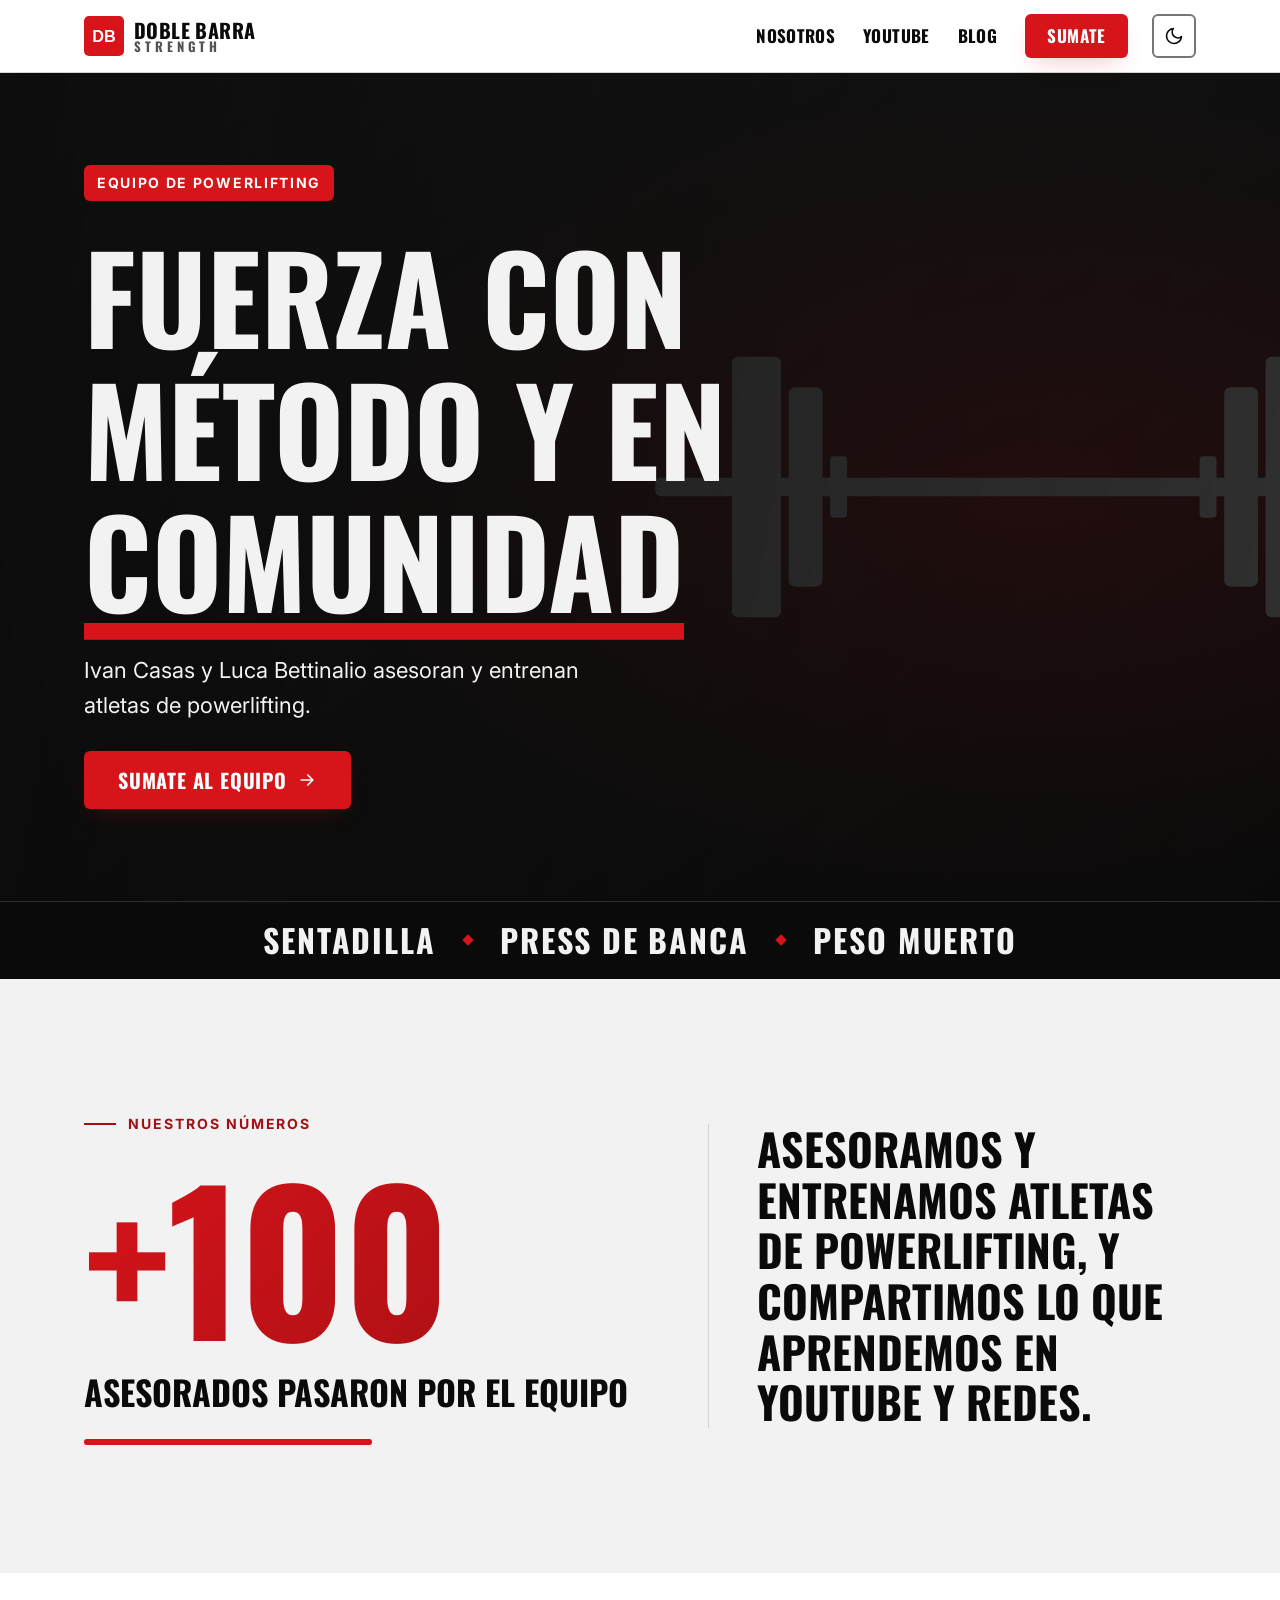
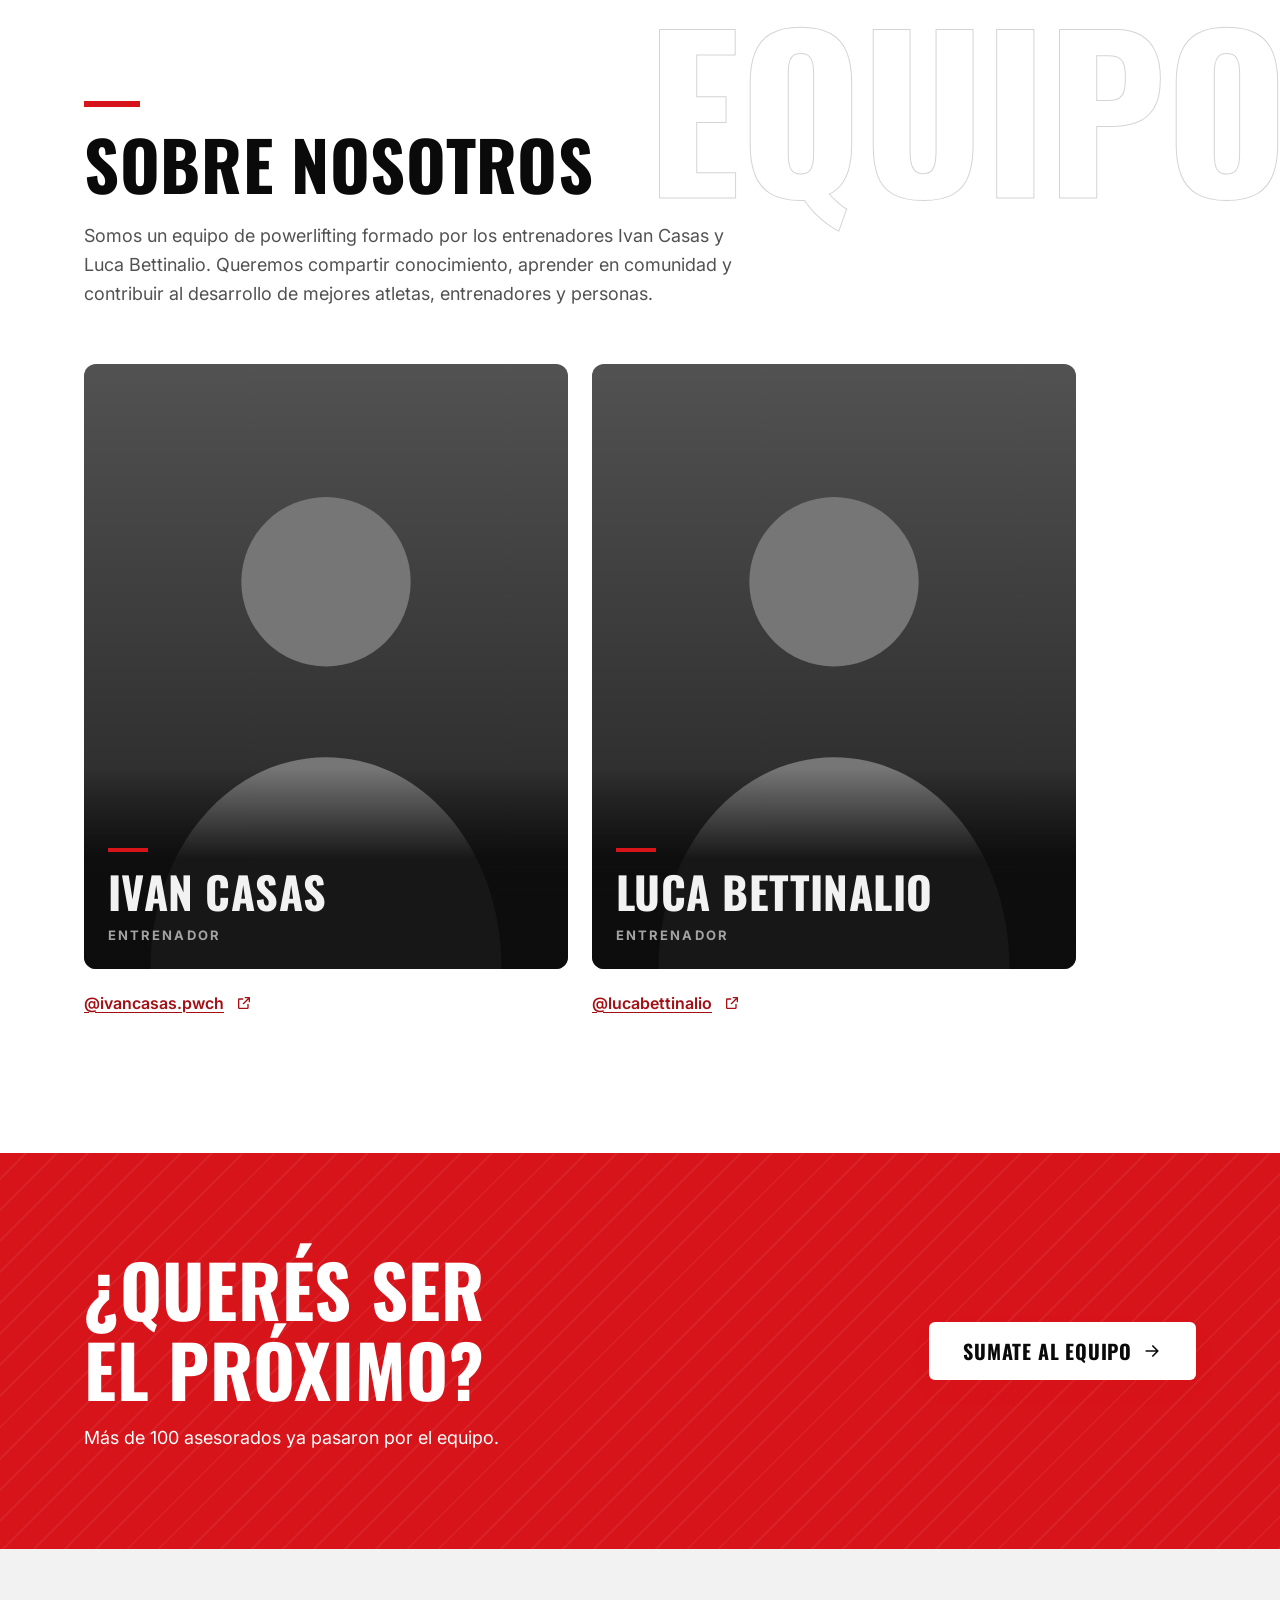
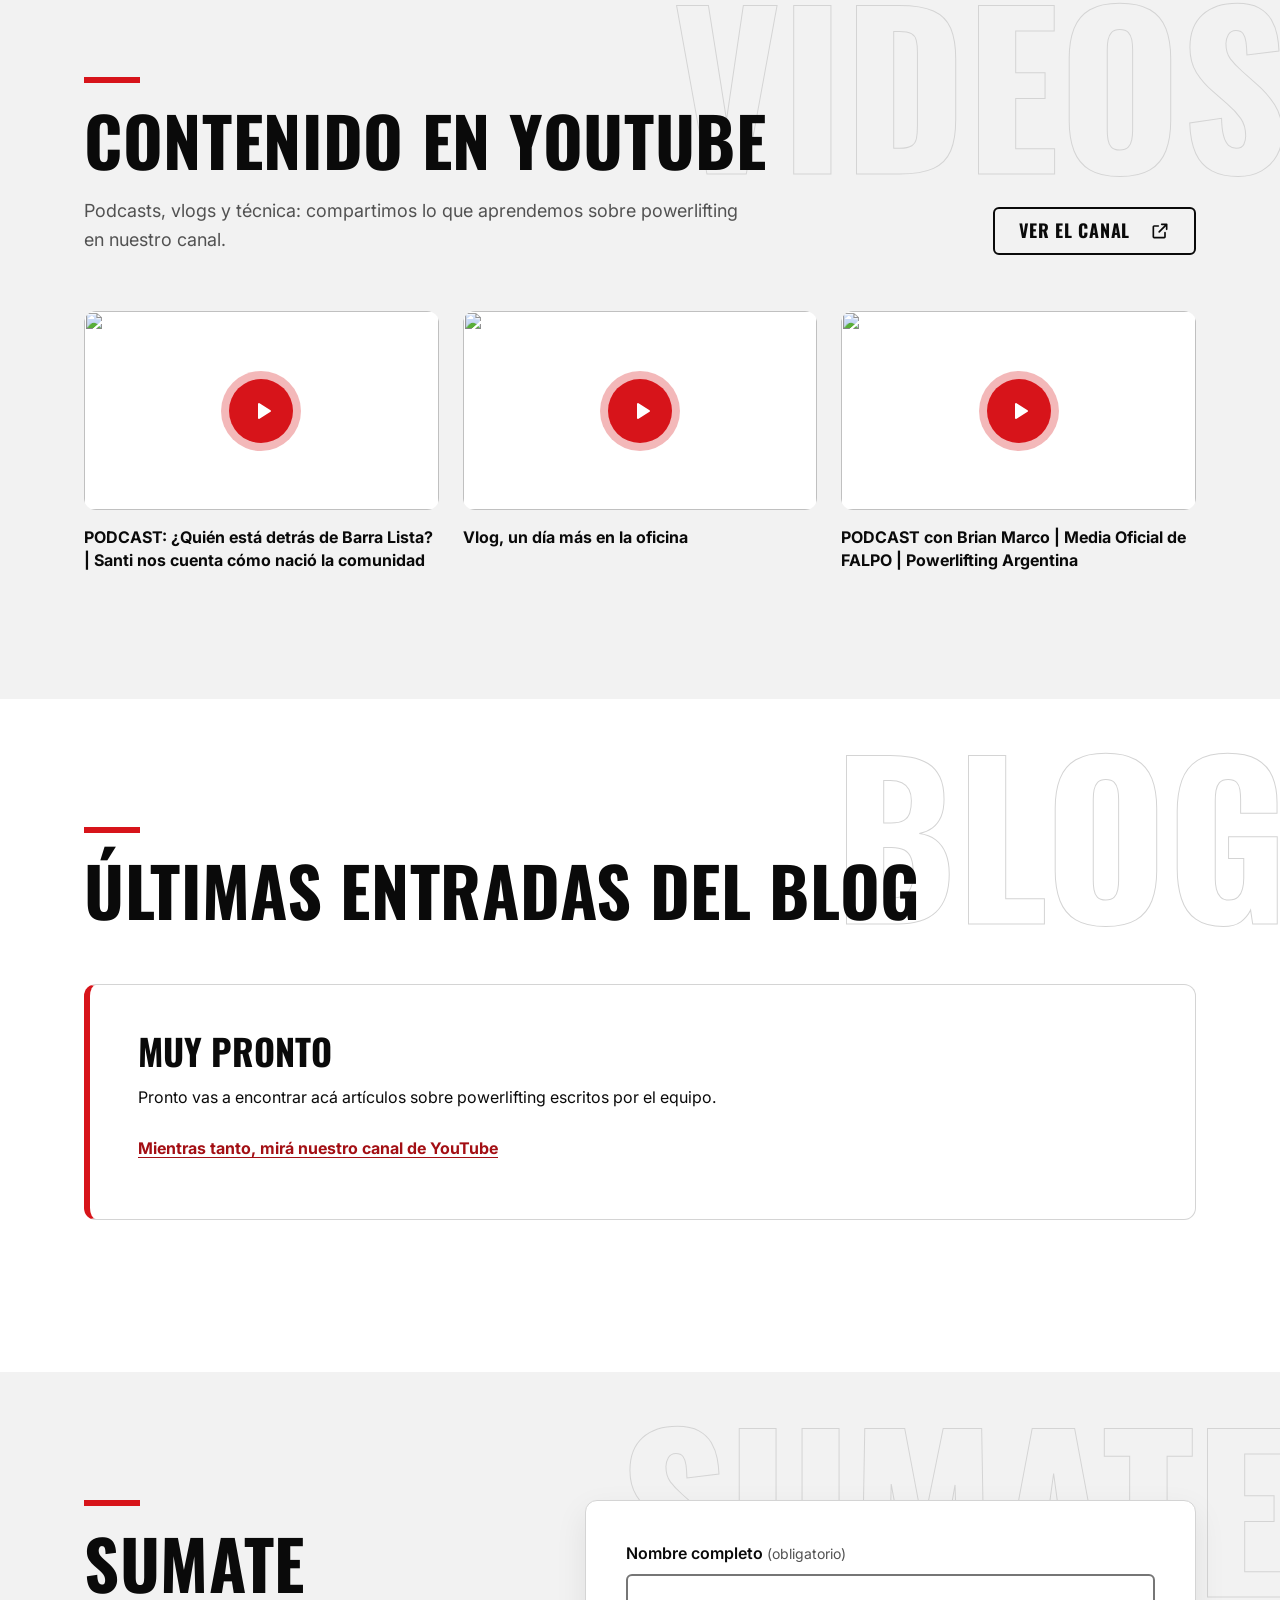
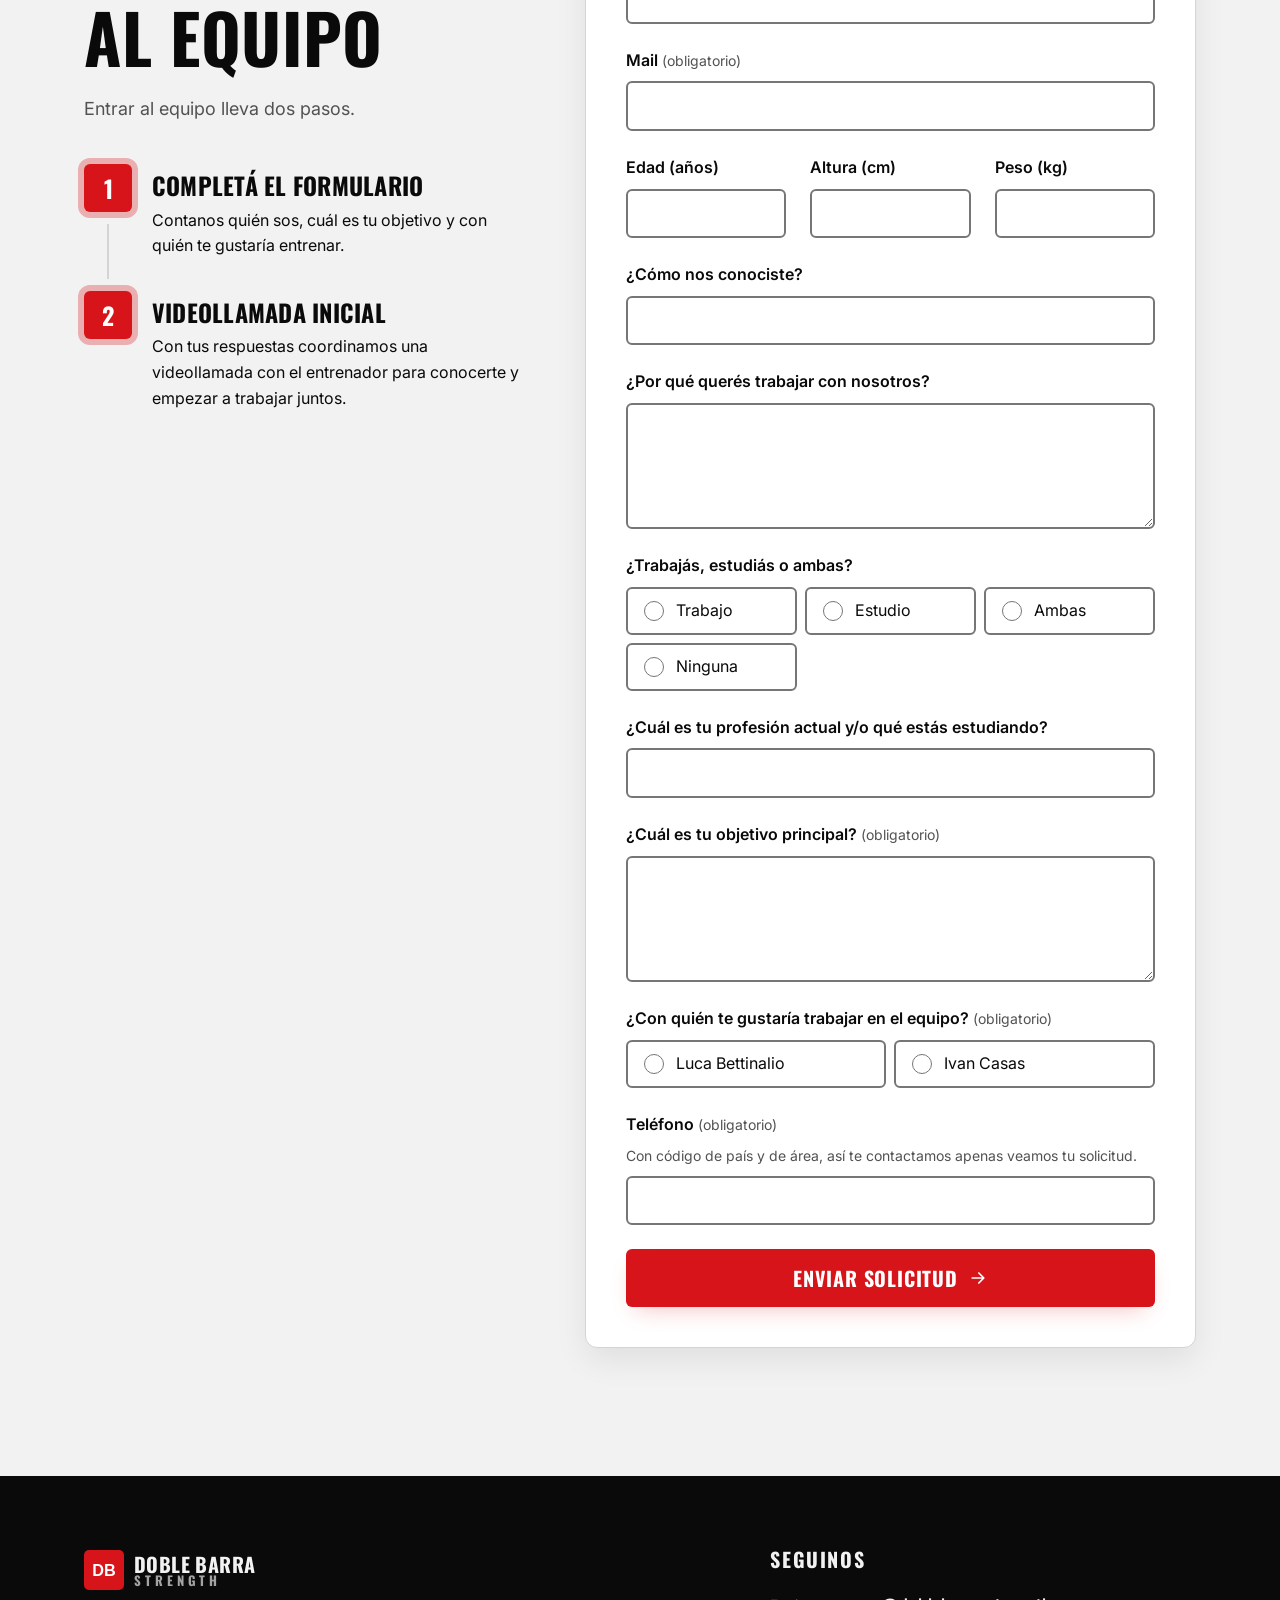
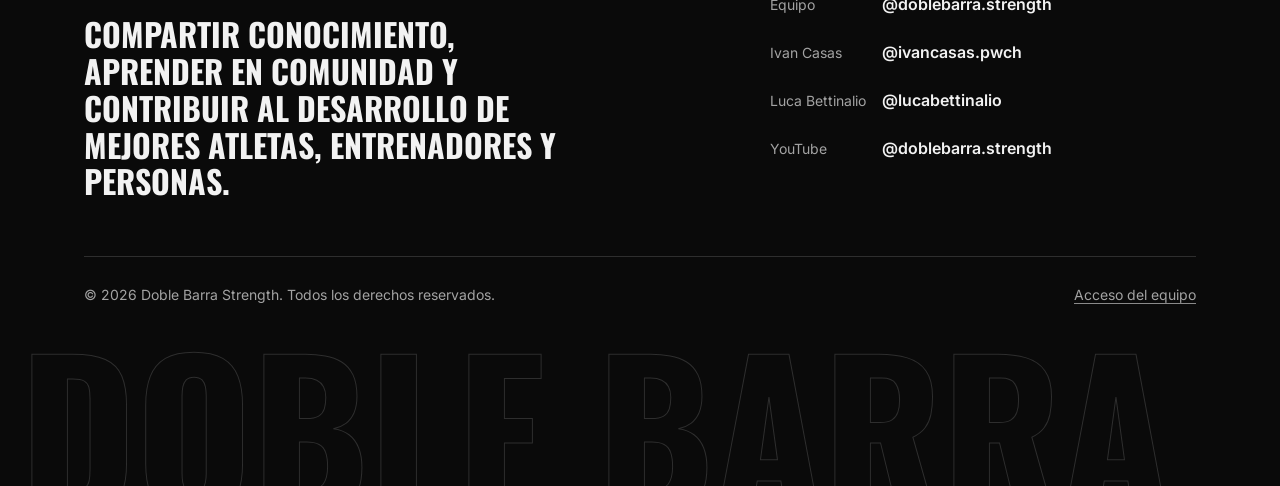
==== commit ff07ea55: "Agrega login nativo del panel del equipo (PHP + MariaDB) - Panel en admin/: ingreso, inicio protegid" ====
--- a/index.html
+++ b/index.html
@@ -49,8 +49,9 @@
             <li><a class="boton boton--primario nav__cta" href="#sumate">Sumate</a></li>
           </ul>
         </nav>
-        <button type="button" class="boton-tema" aria-pressed="false" hidden>
-          <svg class="icono" viewBox="0 0 24 24" aria-hidden="true"><path d="M21 12.8A9 9 0 1 1 11.2 3a7 7 0 0 0 9.8 9.8z"/></svg>
+        <button type="button" class="boton-tema" hidden>
+          <svg class="icono icono-luna" viewBox="0 0 24 24" aria-hidden="true"><path d="M21 12.8A9 9 0 1 1 11.2 3a7 7 0 0 0 9.8 9.8z"/></svg>
+          <svg class="icono icono-sol" viewBox="0 0 24 24" aria-hidden="true" hidden><circle cx="12" cy="12" r="4.5"/><path d="M12 1.5v2.5M12 20v2.5M4.6 4.6l1.8 1.8M17.6 17.6l1.8 1.8M1.5 12H4M20 12h2.5M4.6 19.4l1.8-1.8M17.6 6.4l1.8-1.8"/></svg>
           <span class="boton-tema__texto">Modo oscuro</span>
         </button>
       </div>
@@ -66,7 +67,7 @@
       <div class="contenedor hero__contenido">
         <p class="etiqueta">Equipo de powerlifting</p>
         <!-- COMPLETAR: título provisorio, a aprobar por el equipo (P-03) -->
-        <h1 class="hero__titulo">Fuerza con método, en <span class="resaltado">comunidad</span></h1>
+        <h1 class="hero__titulo">Fuerza con método y en <span class="resaltado">comunidad</span></h1>
         <p class="hero__subtitulo">Ivan Casas y Luca Bettinalio asesoran y entrenan atletas de powerlifting.</p>
         <a class="boton boton--primario boton--grande" href="#sumate">
           Sumate al equipo
@@ -435,7 +436,10 @@
           </ul>
         </div>
       </div>
-      <p class="footer__legal">© 2026 Doble Barra Strength. Todos los derechos reservados.</p>
+      <div class="footer__base">
+        <p class="footer__legal">© 2026 Doble Barra Strength. Todos los derechos reservados.</p>
+        <a class="footer__acceso" href="admin/ingresar.php">Acceso del equipo</a>
+      </div>
     </div>
     <p class="contenedor footer__marca-grande" aria-hidden="true">Doble Barra</p>
   </footer>
--- a/css/styles.css
+++ b/css/styles.css
@@ -0,0 +1,2044 @@
+/* =========================================================
+   Doble Barra Strength — estilos del sitio
+   - Mobile-first: estilos base para celular, ampliados en 768px y 1024px.
+   - Colores: solo tokens. Paleta y contraste medidos en CLAUDE.md (sección 3).
+   - Animaciones: solo si la persona no pidió reducir el movimiento.
+   ========================================================= */
+
+/* ---------- Paleta base (no usar directo en componentes) ---------- */
+:root {
+  --negro: #0A0A0A;
+  --gris-950: #171717;
+  --gris-900: #1F1F1F;
+  --gris-800: #2E2E2E;
+  --gris-700: #525252;
+  --gris-600: #767676;
+  --gris-500: #8A8A8A;
+  --gris-400: #A3A3A3;
+  --gris-300: #D4D4D4;
+  --gris-100: #F2F2F2;
+  --blanco: #FFFFFF;
+  --rojo: #D7141A;          /* COMPLETAR: ajustar al rojo del logo y volver a medir el contraste */
+  --rojo-oscuro: #A30F14;
+  --rojo-claro: #F87171;
+
+  /* Capas sobre fotos: nunca menos de 65 % de opacidad donde hay texto (CLAUDE.md 3.4) */
+  --overlay-foto: rgba(10, 10, 10, 0.65);
+  --overlay-foto-fuerte: rgba(10, 10, 10, 0.88);
+  --overlay-hero: linear-gradient(100deg, rgba(10, 10, 10, 0.9) 0%, rgba(10, 10, 10, 0.75) 55%, rgba(10, 10, 10, 0.65) 100%);
+  --halo-rojo: rgba(215, 20, 26, 0.3);
+  --rayas-claras: rgba(255, 255, 255, 0.06);
+
+  --fuente-titulos: "Oswald", "Arial Narrow", Arial, sans-serif;
+  --fuente-texto: "Inter", system-ui, -apple-system, "Segoe UI", Roboto, Arial, sans-serif;
+
+  --radio: 0.375rem;
+  --radio-grande: 0.75rem;
+  --alto-header: 4.5rem;
+  --ancho-max: 72rem;
+  --gutter: 1.25rem;
+  --transicion: 0.2s ease;
+  --curva: cubic-bezier(0.2, 0.7, 0.2, 1);
+}
+
+/* ---------- Tema claro (por defecto) ---------- */
+:root {
+  color-scheme: light;
+  --bg: var(--blanco);
+  --bg-alt: var(--gris-100);
+  --superficie: var(--blanco);
+  --texto: var(--negro);
+  --texto-suave: var(--gris-700);
+  --borde: var(--gris-300);
+  --borde-control: var(--gris-600);
+  --acento-texto: var(--rojo-oscuro);
+  --acento-grande: var(--rojo);      /* solo texto ≥ 24px (o ≥ 18.66px en bold) y decoración */
+  --foco: var(--negro);
+  --boton-bg: var(--rojo);
+  --boton-bg-hover: var(--rojo-oscuro);
+  --boton-texto: var(--blanco);
+  --header-bg: rgba(255, 255, 255, 0.85);
+  --sombra: 0 12px 32px rgba(10, 10, 10, 0.08);
+  --degradado-numero: linear-gradient(135deg, var(--rojo) 0%, var(--rojo-oscuro) 100%);
+  --contorno-fondo: var(--gris-300);
+}
+
+/* ---------- Tema oscuro ----------
+   Se aplica si el sistema lo prefiere (y no se eligió "claro") o si se eligió "oscuro".
+   .zona-oscura (hero, franja, cabeceras y footer) usa estos tokens en los dos temas.
+   Los dos bloques tienen que ser iguales. */
+@media (prefers-color-scheme: dark) {
+  :root:not([data-tema="claro"]) {
+    color-scheme: dark;
+    --bg: var(--negro);
+    --bg-alt: var(--gris-950);
+    --superficie: var(--gris-900);
+    --texto: var(--gris-100);
+    --texto-suave: var(--gris-400);
+    --borde: var(--gris-800);
+    --borde-control: var(--gris-500);
+    --acento-texto: var(--rojo-claro);
+    --foco: var(--gris-100);
+    --header-bg: rgba(10, 10, 10, 0.85);
+    --sombra: 0 12px 32px rgba(0, 0, 0, 0.45);
+    --degradado-numero: linear-gradient(135deg, var(--rojo-claro) 0%, var(--rojo) 100%);
+    --contorno-fondo: var(--gris-800);
+  }
+}
+
+:root[data-tema="oscuro"],
+.zona-oscura {
+  color-scheme: dark;
+  --bg: var(--negro);
+  --bg-alt: var(--gris-950);
+  --superficie: var(--gris-900);
+  --texto: var(--gris-100);
+  --texto-suave: var(--gris-400);
+  --borde: var(--gris-800);
+  --borde-control: var(--gris-500);
+  --acento-texto: var(--rojo-claro);
+  --foco: var(--gris-100);
+  --header-bg: rgba(10, 10, 10, 0.85);
+  --sombra: 0 12px 32px rgba(0, 0, 0, 0.45);
+  --degradado-numero: linear-gradient(135deg, var(--rojo-claro) 0%, var(--rojo) 100%);
+  --contorno-fondo: var(--gris-800);
+}
+
+/* ---------- Zona roja (banda de llamado a la acción) ---------- */
+.zona-roja {
+  --bg: var(--rojo);
+  --texto: var(--blanco);
+  --texto-suave: var(--blanco);
+  --acento-texto: var(--blanco);
+  --foco: var(--blanco);
+  --boton-bg: var(--blanco);
+  --boton-bg-hover: var(--gris-100);
+  --boton-texto: var(--negro);
+}
+
+.zona-oscura,
+.zona-roja {
+  background-color: var(--bg);
+  color: var(--texto);
+}
+
+/* Texto sobre una foto con capa oscura (no pinta fondo propio) */
+.sobre-foto {
+  --texto: var(--gris-100);
+  --texto-suave: var(--gris-400);
+  --foco: var(--gris-100);
+  color: var(--texto);
+}
+
+/* ---------- Base ---------- */
+*,
+*::before,
+*::after {
+  box-sizing: border-box;
+  margin: 0;
+  padding: 0;
+}
+
+[hidden] {
+  display: none !important;
+}
+
+html {
+  -webkit-text-size-adjust: 100%;
+  text-size-adjust: 100%;
+  /* Evita que el header fijo tape el elemento con foco o el destino de un link interno (WCAG 2.4.11) */
+  scroll-padding-top: calc(var(--alto-header) + 1rem);
+}
+
+@media (prefers-reduced-motion: no-preference) {
+  html {
+    scroll-behavior: smooth;
+  }
+}
+
+body {
+  min-height: 100vh;
+  font-family: var(--fuente-texto);
+  font-size: 1rem;
+  line-height: 1.6;
+  background-color: var(--bg);
+  color: var(--texto);
+  overflow-wrap: break-word;
+  -webkit-font-smoothing: antialiased;
+}
+
+::selection {
+  background-color: var(--boton-bg);
+  color: var(--boton-texto);
+}
+
+img,
+svg,
+iframe {
+  display: block;
+  max-width: 100%;
+}
+
+img {
+  height: auto;
+}
+
+h1,
+h2,
+h3,
+h4 {
+  font-family: var(--fuente-titulos);
+  font-weight: 700;
+  line-height: 1.15;
+  letter-spacing: 0.01em;
+  text-transform: uppercase;
+  text-wrap: balance;
+}
+
+p {
+  max-width: 70ch;
+}
+
+a {
+  color: var(--acento-texto);
+  text-underline-offset: 0.2em;
+  text-decoration-thickness: 0.08em;
+}
+
+a:hover {
+  text-decoration-thickness: 0.15em;
+}
+
+button,
+input,
+textarea {
+  font: inherit;
+  color: inherit;
+}
+
+:focus-visible {
+  outline: 3px solid var(--foco);
+  outline-offset: 3px;
+}
+
+/* Destinos de foco no interactivos (main, resumen de errores, mensajes) */
+[tabindex="-1"]:focus {
+  outline: none;
+}
+
+.icono {
+  width: 1.25rem;
+  height: 1.25rem;
+  flex-shrink: 0;
+  fill: none;
+  stroke: currentColor;
+  stroke-width: 2;
+  stroke-linecap: round;
+  stroke-linejoin: round;
+}
+
+/* ---------- Utilidades ---------- */
+.contenedor {
+  width: 100%;
+  max-width: var(--ancho-max);
+  margin-inline: auto;
+  padding-inline: var(--gutter);
+}
+
+.contenedor--angosto {
+  max-width: 48rem;
+}
+
+.oculto-accesible {
+  position: absolute !important;
+  width: 1px;
+  height: 1px;
+  margin: -1px;
+  padding: 0;
+  overflow: hidden;
+  clip: rect(0 0 0 0);
+  clip-path: inset(50%);
+  white-space: nowrap;
+  border: 0;
+}
+
+.saltar-contenido {
+  position: absolute;
+  top: 0.75rem;
+  left: 0.75rem;
+  z-index: 100;
+  padding: 0.75rem 1.25rem;
+  background-color: var(--texto);
+  color: var(--bg);
+  font-weight: 700;
+  text-decoration: none;
+  border-radius: var(--radio);
+  transform: translateY(-200%);
+}
+
+.saltar-contenido:focus {
+  transform: translateY(0);
+}
+
+/* Antetítulo: etiqueta chica con línea, sobre títulos o cifras */
+.antetitulo {
+  display: inline-flex;
+  align-items: center;
+  gap: 0.75rem;
+  margin-bottom: 1rem;
+  font-family: var(--fuente-texto);
+  font-size: 0.875rem;
+  font-weight: 700;
+  line-height: 1.3;
+  letter-spacing: 0.14em;
+  text-transform: uppercase;
+  color: var(--acento-texto);
+}
+
+.antetitulo::before {
+  content: "";
+  width: 2rem;
+  height: 2px;
+  background-color: currentColor;
+}
+
+/* Palabra grande con contorno detrás de los títulos (decorativa, aria-hidden en el HTML) */
+.fondo-decorativo {
+  position: absolute;
+  inset: 0;
+  overflow: hidden;
+  pointer-events: none;
+}
+
+.texto-fondo {
+  position: absolute;
+  top: clamp(1.5rem, 5vw, 3rem);
+  right: -0.04em;
+  font-family: var(--fuente-titulos);
+  font-size: clamp(5rem, 22vw, 13rem);
+  font-weight: 700;
+  line-height: 0.8;
+  text-transform: uppercase;
+  white-space: nowrap;
+  color: transparent;
+  -webkit-text-stroke: 1px var(--contorno-fondo);
+  user-select: none;
+}
+
+/* ---------- Aparición al hacer scroll ----------
+   main.js agrega .revelado-activo en <html> y .es-visible a cada elemento al entrar en pantalla.
+   Sin JavaScript o con movimiento reducido, todo se ve desde el principio. */
+@media (prefers-reduced-motion: no-preference) {
+  .revelado-activo .revelar {
+    opacity: 0;
+    transform: translateY(1.75rem);
+    transition: opacity 0.8s var(--curva), transform 0.8s var(--curva);
+  }
+
+  .revelado-activo .revelar.es-visible {
+    opacity: 1;
+    transform: none;
+  }
+
+  .revelado-activo .revelar:nth-child(2) {
+    transition-delay: 0.1s;
+  }
+
+  .revelado-activo .revelar:nth-child(3) {
+    transition-delay: 0.2s;
+  }
+}
+
+/* ---------- Botones ---------- */
+.boton {
+  display: inline-flex;
+  align-items: center;
+  justify-content: center;
+  gap: 0.625rem;
+  min-height: 3rem;
+  padding: 0.75rem 1.5rem;
+  font-family: var(--fuente-titulos);
+  font-size: 1.125rem;
+  font-weight: 700;
+  line-height: 1.1;
+  letter-spacing: 0.04em;
+  text-align: center;
+  text-decoration: none;
+  text-transform: uppercase;
+  border: 2px solid transparent;
+  border-radius: var(--radio);
+  cursor: pointer;
+  transition: background-color var(--transicion), color var(--transicion), transform var(--transicion), box-shadow var(--transicion);
+}
+
+.boton--primario {
+  background-color: var(--boton-bg);
+  color: var(--boton-texto);
+  box-shadow: 0 10px 24px -10px var(--halo-rojo);
+}
+
+.boton--primario:hover {
+  background-color: var(--boton-bg-hover);
+  transform: translateY(-2px);
+  box-shadow: 0 14px 28px -10px var(--halo-rojo);
+}
+
+.boton--secundario {
+  background-color: transparent;
+  color: var(--texto);
+  border-color: var(--texto);
+}
+
+.boton--secundario:hover {
+  background-color: var(--texto);
+  color: var(--bg);
+}
+
+.boton--grande {
+  min-height: 3.5rem;
+  padding: 1rem 2rem;
+  font-size: 1.25rem;
+}
+
+.boton--ancho {
+  width: 100%;
+}
+
+.boton__flecha {
+  transition: transform 0.3s var(--curva);
+}
+
+.boton:hover .boton__flecha,
+.enlace-flecha:hover .icono {
+  transform: translateX(0.25rem);
+}
+
+.boton-icono {
+  display: inline-grid;
+  place-items: center;
+  width: 3rem;
+  height: 3rem;
+  background-color: transparent;
+  color: var(--texto);
+  border: 2px solid var(--borde-control);
+  border-radius: var(--radio);
+  cursor: pointer;
+}
+
+.boton-icono .icono {
+  width: 1.5rem;
+  height: 1.5rem;
+}
+
+.enlace-flecha {
+  display: inline-flex;
+  align-items: center;
+  gap: 0.5rem;
+  min-height: 2.75rem;
+  font-weight: 700;
+}
+
+.enlace-flecha .icono {
+  transition: transform 0.3s var(--curva);
+}
+
+/* ---------- Cabecera ---------- */
+.header {
+  position: relative;
+  z-index: 50;
+  background-color: var(--header-bg);
+  -webkit-backdrop-filter: saturate(1.6) blur(14px);
+  backdrop-filter: saturate(1.6) blur(14px);
+  border-bottom: 1px solid var(--borde);
+  transition: box-shadow 0.3s ease;
+}
+
+.js .header {
+  position: sticky;
+  top: 0;
+}
+
+/* main.js agrega esta clase cuando la página se desplazó */
+.header--desplazado {
+  box-shadow: var(--sombra);
+}
+
+.header__contenido {
+  display: flex;
+  flex-wrap: wrap;
+  align-items: center;
+  justify-content: space-between;
+  gap: 0.5rem 1rem;
+  min-height: var(--alto-header);
+}
+
+.marca {
+  display: inline-flex;
+  align-items: center;
+  gap: 0.625rem;
+  min-height: 2.75rem;
+  color: var(--texto);
+  text-decoration: none;
+}
+
+.marca__logo {
+  width: 2.5rem;
+  height: 2.5rem;
+  transition: transform 0.4s var(--curva);
+}
+
+.marca:hover .marca__logo {
+  transform: rotate(-6deg) scale(1.05);
+}
+
+.marca__texto {
+  display: flex;
+  flex-direction: column;
+  font-family: var(--fuente-titulos);
+  font-weight: 700;
+  line-height: 1;
+  text-transform: uppercase;
+}
+
+.marca__nombre {
+  font-size: 1.25rem;
+  letter-spacing: 0.02em;
+}
+
+.marca__sufijo {
+  font-size: 0.8125rem;
+  letter-spacing: 0.3em;
+  color: var(--texto-suave);
+}
+
+.boton-menu {
+  display: none;
+}
+
+.js .boton-menu {
+  display: inline-grid;
+}
+
+.boton-menu .icono-cerrar,
+.boton-menu[aria-expanded="true"] .icono-abrir {
+  display: none;
+}
+
+.boton-menu[aria-expanded="true"] .icono-cerrar {
+  display: block;
+}
+
+/* Sin JavaScript el menú se ve completo debajo de la marca */
+.header__menu {
+  width: 100%;
+  padding-bottom: 1rem;
+}
+
+.js .header__menu {
+  display: none;
+  position: absolute;
+  top: 100%;
+  left: 0;
+  right: 0;
+  max-height: calc(100vh - var(--alto-header));
+  max-height: calc(100dvh - var(--alto-header));
+  overflow-y: auto;
+  padding: 0.5rem var(--gutter) 1.5rem;
+  background-color: var(--bg);
+  border-bottom: 1px solid var(--borde);
+  box-shadow: var(--sombra);
+}
+
+.js .header__menu.esta-abierto {
+  display: block;
+}
+
+@media (prefers-reduced-motion: no-preference) {
+  .js .header__menu.esta-abierto {
+    animation: desplegar 0.3s var(--curva);
+  }
+}
+
+.nav__lista {
+  display: flex;
+  flex-direction: column;
+  gap: 0.25rem;
+  list-style: none;
+}
+
+/* Subrayado rojo que se dibuja de izquierda a derecha */
+.nav__enlace {
+  display: inline-flex;
+  align-items: center;
+  min-height: 3rem;
+  font-family: var(--fuente-titulos);
+  font-size: 1.375rem;
+  font-weight: 700;
+  letter-spacing: 0.02em;
+  text-transform: uppercase;
+  text-decoration: none;
+  color: var(--texto);
+  background-image: linear-gradient(var(--acento-grande), var(--acento-grande));
+  background-repeat: no-repeat;
+  background-position: left calc(100% - 0.5rem);
+  background-size: 0% 3px;
+  transition: background-size 0.3s var(--curva);
+}
+
+.nav__enlace:hover,
+.nav__enlace[aria-current="page"] {
+  background-size: 100% 3px;
+}
+
+.nav__cta {
+  width: 100%;
+  margin-top: 0.75rem;
+}
+
+.boton-tema {
+  display: inline-flex;
+  align-items: center;
+  gap: 0.75rem;
+  min-height: 3rem;
+  margin-top: 1rem;
+  padding: 0.5rem 1rem;
+  background-color: transparent;
+  color: var(--texto);
+  font-weight: 600;
+  border: 2px solid var(--borde-control);
+  border-radius: var(--radio);
+  cursor: pointer;
+}
+
+.boton-tema .icono {
+  transition: transform 0.4s var(--curva);
+}
+
+.boton-tema:hover .icono {
+  transform: rotate(-20deg);
+}
+
+
+@media (min-width: 1024px) {
+  .js .boton-menu {
+    display: none;
+  }
+
+  .header__contenido {
+    flex-wrap: nowrap;
+  }
+
+  .header__menu,
+  .js .header__menu {
+    display: flex;
+    align-items: center;
+    gap: 1.5rem;
+    position: static;
+    width: auto;
+    max-height: none;
+    overflow: visible;
+    padding: 0;
+    background-color: transparent;
+    border: 0;
+    box-shadow: none;
+    animation: none;
+  }
+
+  .nav__lista {
+    flex-direction: row;
+    align-items: center;
+    gap: 1.75rem;
+  }
+
+  .nav__enlace {
+    min-height: 2.75rem;
+    font-size: 1.0625rem;
+  }
+
+  .nav__cta {
+    width: auto;
+    min-height: 2.75rem;
+    margin-top: 0;
+    padding: 0.5rem 1.25rem;
+    font-size: 1.0625rem;
+  }
+
+  .boton-tema {
+    justify-content: center;
+    width: 2.75rem;
+    min-height: 2.75rem;
+    margin-top: 0;
+    padding: 0;
+  }
+
+  .boton-tema__texto {
+    position: absolute;
+    width: 1px;
+    height: 1px;
+    margin: -1px;
+    overflow: hidden;
+    clip: rect(0 0 0 0);
+    clip-path: inset(50%);
+    white-space: nowrap;
+  }
+}
+
+/* ---------- Secciones (estructura común) ---------- */
+.seccion {
+  position: relative;
+  padding-block: clamp(4.5rem, 11vw, 8rem);
+  background-color: var(--bg);
+}
+
+.seccion--alt {
+  background-color: var(--bg-alt);
+}
+
+.seccion > .contenedor {
+  position: relative;
+}
+
+.seccion__cabecera {
+  margin-bottom: clamp(2.5rem, 6vw, 3.5rem);
+}
+
+.seccion__titulo {
+  font-size: clamp(2.5rem, 8vw, 4.25rem);
+  line-height: 1.1;
+}
+
+/* Barra roja sobre cada título: se "dibuja" cuando el título aparece */
+.seccion__titulo::before {
+  content: "";
+  display: block;
+  width: 3.5rem;
+  height: 0.375rem;
+  margin-bottom: 1.25rem;
+  background-color: var(--acento-grande);
+  transform-origin: left;
+  transition: transform 0.9s var(--curva) 0.25s;
+}
+
+@media (prefers-reduced-motion: no-preference) {
+  .revelado-activo .revelar:not(.es-visible) .seccion__titulo::before {
+    transform: scaleX(0);
+  }
+}
+
+.seccion__intro {
+  max-width: 60ch;
+  margin-top: 1.25rem;
+  font-size: 1.125rem;
+  color: var(--texto-suave);
+}
+
+.seccion__encabezado {
+  display: flex;
+  flex-wrap: wrap;
+  align-items: flex-end;
+  justify-content: space-between;
+  gap: 1.5rem 2rem;
+}
+
+.etiqueta {
+  display: inline-block;
+  padding: 0.375rem 0.75rem;
+  font-size: 0.875rem;
+  font-weight: 700;
+  letter-spacing: 0.12em;
+  text-transform: uppercase;
+  background-color: var(--boton-bg);
+  color: var(--boton-texto);
+  border: 1px solid transparent;
+  border-radius: var(--radio);
+}
+
+/* ---------- Hero ---------- */
+.hero {
+  position: relative;
+  isolation: isolate;
+  display: flex;
+  align-items: center;
+  min-height: min(calc(100vh - var(--alto-header)), 56rem);
+  min-height: min(calc(100svh - var(--alto-header)), 56rem);
+  padding-block: 5rem;
+  overflow: hidden;
+}
+
+.hero__fondo {
+  position: absolute;
+  inset: 0;
+  z-index: -2;
+  width: 100%;
+  height: 100%;
+  object-fit: cover;
+}
+
+/* Capa oscura en degradado: nunca baja del 65 % (contraste del texto, CLAUDE.md 3.4) */
+.hero::after {
+  content: "";
+  position: absolute;
+  inset: 0;
+  z-index: -1;
+  background-image: var(--overlay-hero);
+}
+
+.hero__contenido {
+  display: flex;
+  flex-direction: column;
+  align-items: flex-start;
+  gap: 1.75rem;
+}
+
+.hero__titulo {
+  max-width: 12ch;
+  font-size: clamp(3.25rem, 13vw, 7.5rem);
+  line-height: 1.1;
+  letter-spacing: 0;
+}
+
+/* Subrayado rojo grueso detrás de las palabras destacadas */
+.resaltado {
+  background-image: linear-gradient(var(--boton-bg), var(--boton-bg));
+  background-repeat: no-repeat;
+  background-position: 0 95%;
+  background-size: 100% 0.14em;
+  -webkit-box-decoration-break: clone;
+  box-decoration-break: clone;
+}
+
+.hero__subtitulo {
+  max-width: 40ch;
+  font-size: clamp(1.125rem, 2.5vw, 1.375rem);
+}
+
+@media (prefers-reduced-motion: no-preference) {
+  .hero__fondo {
+    animation: acercar 2.2s var(--curva) both;
+  }
+
+  .hero__contenido > * {
+    animation: entrar 0.9s var(--curva) both;
+  }
+
+  .hero__contenido > :nth-child(2) {
+    animation-delay: 0.1s;
+  }
+
+  .hero__contenido > :nth-child(3) {
+    animation-delay: 0.2s;
+  }
+
+  .hero__contenido > :nth-child(4) {
+    animation-delay: 0.3s;
+  }
+
+  .resaltado {
+    animation: subrayar 0.9s var(--curva) 0.6s both;
+  }
+}
+
+/* ---------- Franja de movimientos ---------- */
+.franja {
+  padding-block: 1.25rem;
+  border-top: 1px solid var(--borde);
+}
+
+/* En celular: tres columnas separadas por líneas; desde tablet: una fila con rombos rojos */
+.franja__lista {
+  display: grid;
+  grid-template-columns: repeat(3, 1fr);
+  align-items: center;
+  list-style: none;
+  font-family: var(--fuente-titulos);
+  font-size: 1.125rem;
+  font-weight: 700;
+  line-height: 1.15;
+  letter-spacing: 0.04em;
+  text-align: center;
+  text-transform: uppercase;
+}
+
+.franja__lista li {
+  padding-inline: 0.5rem;
+}
+
+.franja__lista li + li {
+  border-left: 1px solid var(--borde);
+}
+
+@media (min-width: 768px) {
+  .franja__lista {
+    display: flex;
+    justify-content: center;
+    gap: 1.75rem;
+    font-size: clamp(1.5rem, 3vw, 2rem);
+    letter-spacing: 0.06em;
+  }
+
+  .franja__lista li {
+    display: flex;
+    align-items: center;
+    gap: 1.75rem;
+    padding-inline: 0;
+  }
+
+  .franja__lista li + li {
+    border-left: 0;
+  }
+
+  .franja__lista li + li::before {
+    content: "";
+    width: 0.5rem;
+    height: 0.5rem;
+    background-color: var(--acento-grande);
+    transform: rotate(45deg);
+  }
+}
+
+/* ---------- Números ---------- */
+.numeros__grilla {
+  display: grid;
+  gap: 2.5rem;
+  align-items: center;
+}
+
+/* line-height 1.1: con el degradado recortado al texto, un interlineado menor corta los dígitos */
+.numero__valor {
+  font-family: var(--fuente-titulos);
+  font-size: clamp(6.5rem, 30vw, 12rem);
+  font-weight: 700;
+  line-height: 1.1;
+  letter-spacing: -0.01em;
+  font-variant-numeric: tabular-nums;
+  color: var(--acento-grande);
+}
+
+/* Número con degradado rojo (los dos extremos cumplen 3:1 como texto grande en cada tema) */
+@supports (background-clip: text) or (-webkit-background-clip: text) {
+  .numero__valor {
+    background-image: var(--degradado-numero);
+    -webkit-background-clip: text;
+    background-clip: text;
+    color: transparent;
+  }
+}
+
+.numero__texto {
+  margin-top: 0.75rem;
+  font-family: var(--fuente-titulos);
+  font-size: clamp(1.5rem, 4.5vw, 2.125rem);
+  font-weight: 700;
+  line-height: 1.15;
+  text-transform: uppercase;
+}
+
+/* Barra que se llena mientras sube el contador */
+.numero__barra {
+  position: relative;
+  display: block;
+  width: 100%;
+  max-width: 18rem;
+  height: 0.375rem;
+  margin-top: 1.75rem;
+  overflow: hidden;
+  background-color: var(--borde);
+  border-radius: 1rem;
+}
+
+.numero__barra::after {
+  content: "";
+  position: absolute;
+  inset: 0;
+  background-color: var(--acento-grande);
+  transform-origin: left;
+  transition: transform 1.2s var(--curva) 0.2s;
+}
+
+@media (prefers-reduced-motion: no-preference) {
+  .revelado-activo .revelar:not(.es-visible) .numero__barra::after {
+    transform: scaleX(0);
+  }
+}
+
+.numeros__texto {
+  max-width: 24ch;
+  font-family: var(--fuente-titulos);
+  font-size: clamp(1.75rem, 4.5vw, 2.75rem);
+  font-weight: 700;
+  line-height: 1.15;
+  text-transform: uppercase;
+}
+
+@media (min-width: 768px) {
+  .numeros__grilla {
+    grid-template-columns: auto 1fr;
+    gap: 5rem;
+  }
+
+  .numeros__texto {
+    padding-left: 3rem;
+    border-left: 1px solid var(--borde);
+  }
+}
+
+/* ---------- Sobre nosotros ---------- */
+.entrenadores {
+  display: grid;
+  grid-template-columns: repeat(auto-fit, minmax(min(100%, 19rem), 1fr));
+  gap: 1.5rem;
+  max-width: 62rem;
+}
+
+.entrenador {
+  display: flex;
+  flex-direction: column;
+  gap: 0.75rem;
+}
+
+.entrenador__media {
+  position: relative;
+  overflow: hidden;
+  background-color: var(--bg-alt);
+  border-radius: var(--radio-grande);
+}
+
+.entrenador__foto {
+  width: 100%;
+  aspect-ratio: 4 / 5;
+  object-fit: cover;
+  transition: transform 0.8s var(--curva);
+}
+
+.entrenador:hover .entrenador__foto {
+  transform: scale(1.04);
+}
+
+/* Nombre sobre la foto: el texto queda siempre en la zona con 88 % de capa oscura */
+.entrenador__info {
+  position: absolute;
+  left: 0;
+  right: 0;
+  bottom: 0;
+  padding: 5rem 1.5rem 1.5rem;
+  background-image: linear-gradient(to top, var(--overlay-foto-fuerte) 0%, var(--overlay-foto-fuerte) 55%, transparent 100%);
+}
+
+.entrenador__info::before {
+  content: "";
+  display: block;
+  width: 2.5rem;
+  height: 0.25rem;
+  margin-bottom: 1rem;
+  background-color: var(--acento-grande);
+  transform-origin: left;
+  transition: transform 0.5s var(--curva);
+}
+
+.entrenador:hover .entrenador__info::before {
+  transform: scaleX(1.8);
+}
+
+.entrenador__nombre {
+  font-size: clamp(2rem, 6vw, 2.75rem);
+  line-height: 1.1;
+}
+
+.entrenador__rol {
+  margin-top: 0.5rem;
+  font-size: 0.8125rem;
+  font-weight: 700;
+  letter-spacing: 0.16em;
+  text-transform: uppercase;
+  color: var(--texto-suave);
+}
+
+.enlace-red {
+  display: inline-flex;
+  align-items: center;
+  gap: 0.375rem;
+  align-self: flex-start;
+  min-height: 2.75rem;
+  font-weight: 600;
+}
+
+.enlace-red .icono {
+  width: 1rem;
+  height: 1rem;
+}
+
+/* ---------- Servicios (sección oculta hasta tener contenido, ver index.html) ---------- */
+.grilla-servicios {
+  display: grid;
+  grid-template-columns: repeat(auto-fit, minmax(min(100%, 18rem), 1fr));
+  gap: 1.5rem;
+  list-style: none;
+}
+
+.servicio {
+  display: flex;
+  flex-direction: column;
+  gap: 0.75rem;
+  padding: 1.75rem;
+  background-color: var(--superficie);
+  border: 1px solid var(--borde);
+  border-top: 0.375rem solid var(--acento-grande);
+  border-radius: var(--radio-grande);
+}
+
+.servicio__numero {
+  font-family: var(--fuente-titulos);
+  font-size: 3rem;
+  font-weight: 700;
+  line-height: 1;
+  color: var(--acento-grande);
+}
+
+.servicio__titulo {
+  font-size: 1.5rem;
+}
+
+/* ---------- Banda de llamado a la acción ---------- */
+.banda-cta {
+  padding-block: clamp(4rem, 9vw, 6rem);
+  background-image: repeating-linear-gradient(-45deg, var(--rayas-claras) 0 2px, transparent 2px 22px);
+}
+
+.banda-cta__contenido {
+  display: flex;
+  flex-direction: column;
+  align-items: flex-start;
+  gap: 1.75rem;
+}
+
+.banda-cta__titulo {
+  font-size: clamp(2.5rem, 9vw, 4.5rem);
+  line-height: 1.1;
+}
+
+.banda-cta__texto {
+  margin-top: 1rem;
+  font-size: 1.125rem;
+}
+
+@media (min-width: 768px) {
+  .banda-cta__contenido {
+    flex-direction: row;
+    align-items: center;
+    justify-content: space-between;
+    gap: 2.5rem;
+  }
+
+  .banda-cta__contenido .boton {
+    flex-shrink: 0;
+  }
+}
+
+/* ---------- YouTube ---------- */
+.videos {
+  display: grid;
+  grid-template-columns: repeat(auto-fit, minmax(min(100%, 18rem), 1fr));
+  gap: 2rem 1.5rem;
+  list-style: none;
+}
+
+.video__enlace {
+  display: flex;
+  flex-direction: column;
+  gap: 1rem;
+  color: var(--texto);
+  text-decoration: none;
+  border-radius: var(--radio-grande);
+}
+
+.video__miniatura {
+  position: relative;
+  display: block;
+  overflow: hidden;
+  aspect-ratio: 16 / 9;
+  background-color: var(--superficie);
+  border-radius: var(--radio-grande);
+}
+
+.video__miniatura img {
+  width: 100%;
+  height: 100%;
+  object-fit: cover;
+  transition: transform 0.8s var(--curva);
+}
+
+.video__enlace:hover .video__miniatura img {
+  transform: scale(1.05);
+}
+
+.video__play {
+  position: absolute;
+  inset: 0;
+  display: grid;
+  place-items: center;
+  width: 4rem;
+  height: 4rem;
+  margin: auto;
+  background-color: var(--boton-bg);
+  color: var(--boton-texto);
+  border-radius: 50%;
+  box-shadow: 0 0 0 0.5rem var(--halo-rojo);
+  transition: transform 0.3s var(--curva);
+}
+
+.video__play .icono {
+  width: 1.5rem;
+  height: 1.5rem;
+  margin-left: 0.2rem;
+  fill: currentColor;
+}
+
+.video__enlace:hover .video__play {
+  transform: scale(1.1);
+}
+
+.video__titulo {
+  font-weight: 700;
+  line-height: 1.4;
+}
+
+.video__enlace:hover .video__titulo {
+  text-decoration: underline;
+  text-decoration-color: var(--acento-grande);
+  text-decoration-thickness: 2px;
+  text-underline-offset: 0.25em;
+}
+
+.video__reproductor {
+  display: flex;
+  flex-direction: column;
+  gap: 1rem;
+}
+
+.video__reproductor iframe {
+  width: 100%;
+  aspect-ratio: 16 / 9;
+  border: 0;
+  border-radius: var(--radio-grande);
+}
+
+/* ---------- Blog: tarjetas de entradas ---------- */
+.lista-entradas {
+  display: grid;
+  grid-template-columns: repeat(auto-fill, minmax(min(100%, 18rem), 1fr));
+  gap: 1.5rem;
+  list-style: none;
+}
+
+/* Mientras el JS carga las entradas se reserva espacio, así la banda y el footer
+   no "saltan" hacia abajo cuando aparecen las tarjetas (CLS) */
+.js .lista-entradas:not([data-cargada]),
+.js [data-blog="entrada"]:not([data-cargada]) [data-entrada-cuerpo] {
+  min-height: 70vh;
+}
+
+.entrada-tarjeta {
+  position: relative;
+  display: flex;
+  flex-direction: column;
+  height: 100%;
+  overflow: hidden;
+  background-color: var(--superficie);
+  border: 1px solid var(--borde);
+  border-radius: var(--radio-grande);
+  transition: transform 0.4s var(--curva), box-shadow 0.4s var(--curva);
+}
+
+/* Línea roja superior que aparece al pasar el mouse o con el foco */
+.entrada-tarjeta::before {
+  content: "";
+  position: absolute;
+  top: 0;
+  left: 0;
+  right: 0;
+  z-index: 1;
+  height: 0.25rem;
+  background-color: var(--acento-grande);
+  transform: scaleX(0);
+  transform-origin: left;
+  transition: transform 0.5s var(--curva);
+}
+
+.entrada-tarjeta:hover,
+.entrada-tarjeta:focus-within {
+  transform: translateY(-0.25rem);
+  box-shadow: var(--sombra);
+}
+
+.entrada-tarjeta:hover::before,
+.entrada-tarjeta:focus-within::before {
+  transform: scaleX(1);
+}
+
+.entrada-tarjeta__imagen {
+  width: 100%;
+  aspect-ratio: 16 / 9;
+  object-fit: cover;
+  background-color: var(--bg-alt);
+  transition: transform 0.8s var(--curva);
+}
+
+.entrada-tarjeta:hover .entrada-tarjeta__imagen {
+  transform: scale(1.04);
+}
+
+.entrada-tarjeta__cuerpo {
+  display: flex;
+  flex-direction: column;
+  gap: 0.75rem;
+  flex-grow: 1;
+  padding: 1.5rem;
+}
+
+.entrada-tarjeta__titulo {
+  font-size: 1.5rem;
+}
+
+.entrada-tarjeta__enlace {
+  color: var(--texto);
+  text-decoration: none;
+}
+
+/* Toda la tarjeta es clickeable, pero el link (y su nombre accesible) es solo el título */
+.entrada-tarjeta__enlace::after {
+  content: "";
+  position: absolute;
+  inset: 0;
+}
+
+.entrada-tarjeta__meta {
+  font-size: 0.875rem;
+  color: var(--texto-suave);
+}
+
+.blog-estado:empty {
+  display: none;
+}
+
+.blog-estado {
+  margin-bottom: 1.5rem;
+  color: var(--texto-suave);
+}
+
+/* Estado vacío: todavía no hay entradas publicadas */
+.blog-vacio {
+  display: grid;
+  justify-items: start;
+  gap: 1rem;
+  padding: clamp(2rem, 5vw, 3rem);
+  color: var(--texto);
+  background-color: var(--superficie);
+  border: 1px solid var(--borde);
+  border-left: 0.375rem solid var(--acento-grande);
+  border-radius: var(--radio-grande);
+}
+
+.blog-vacio__titulo {
+  font-family: var(--fuente-titulos);
+  font-size: clamp(1.75rem, 5vw, 2.25rem);
+  font-weight: 700;
+  line-height: 1;
+  text-transform: uppercase;
+}
+
+/* ---------- Sumate al equipo ---------- */
+.sumate__grilla {
+  display: grid;
+  gap: 3rem;
+}
+
+.pasos {
+  display: grid;
+  gap: 2rem;
+  margin-top: 2.5rem;
+  list-style: none;
+  counter-reset: paso;
+}
+
+.paso {
+  position: relative;
+  display: flex;
+  flex-direction: column;
+  gap: 0.5rem;
+  padding-left: 4.25rem;
+  counter-increment: paso;
+}
+
+/* Número visual del paso; el lector ya anuncia la posición en la lista */
+.paso::before {
+  content: counter(paso);
+  content: counter(paso) / "";
+  position: absolute;
+  top: 0;
+  left: 0;
+  display: grid;
+  place-items: center;
+  width: 3rem;
+  height: 3rem;
+  font-family: var(--fuente-titulos);
+  font-size: 1.5rem;
+  font-weight: 700;
+  background-color: var(--boton-bg);
+  color: var(--boton-texto);
+  border: 1px solid transparent;
+  border-radius: var(--radio);
+  box-shadow: 0 0 0 0.375rem var(--halo-rojo);
+}
+
+/* Línea que une los pasos */
+.paso:not(:last-child)::after {
+  content: "";
+  position: absolute;
+  top: 3.75rem;
+  bottom: -1.25rem;
+  left: 1.4375rem;
+  width: 2px;
+  background-color: var(--borde);
+}
+
+.paso__titulo {
+  padding-top: 0.5rem;
+  font-size: 1.5rem;
+}
+
+.formulario {
+  display: grid;
+  gap: 1.5rem;
+  padding: 1.5rem;
+  background-color: var(--superficie);
+  border: 1px solid var(--borde);
+  border-radius: var(--radio-grande);
+  box-shadow: var(--sombra);
+}
+
+.campo {
+  display: grid;
+  gap: 0.5rem;
+  min-width: 0;
+  border: 0;
+}
+
+.campo__etiqueta {
+  font-weight: 600;
+}
+
+fieldset.campo legend {
+  margin-bottom: 0.5rem;
+}
+
+.campo__obligatorio {
+  font-size: 0.875rem;
+  font-weight: 400;
+  color: var(--texto-suave);
+}
+
+.campo__ayuda {
+  font-size: 0.875rem;
+  color: var(--texto-suave);
+}
+
+.campo__control {
+  width: 100%;
+  min-height: 3rem;
+  padding: 0.625rem 0.875rem;
+  background-color: var(--bg);
+  border: 2px solid var(--borde-control);
+  border-radius: var(--radio);
+  transition: border-color var(--transicion);
+}
+
+.campo__control:hover {
+  border-color: var(--texto);
+}
+
+textarea.campo__control {
+  min-height: 7.5rem;
+  resize: vertical;
+}
+
+.campo__control[aria-invalid="true"] {
+  border-color: var(--acento-texto);
+  border-width: 3px;
+}
+
+.campo__error {
+  font-size: 0.9375rem;
+  font-weight: 600;
+  color: var(--acento-texto);
+}
+
+.campo-fila {
+  display: grid;
+  grid-template-columns: repeat(auto-fit, minmax(min(100%, 8rem), 1fr));
+  gap: 1.5rem;
+}
+
+.opciones {
+  display: grid;
+  grid-template-columns: repeat(auto-fit, minmax(min(100%, 9.5rem), 1fr));
+  gap: 0.5rem;
+}
+
+.opciones--anchas {
+  grid-template-columns: repeat(auto-fit, minmax(min(100%, 13rem), 1fr));
+}
+
+.opcion {
+  display: flex;
+  align-items: center;
+  gap: 0.75rem;
+  min-height: 3rem;
+  padding: 0.5rem 1rem;
+  background-color: var(--bg);
+  border: 2px solid var(--borde-control);
+  border-radius: var(--radio);
+  cursor: pointer;
+  transition: border-color var(--transicion);
+}
+
+.opcion:hover {
+  border-color: var(--texto);
+}
+
+/* Opción elegida: borde más grueso además del punto del radio (no depende solo del color) */
+.opcion:has(input:checked) {
+  border-color: var(--texto);
+  box-shadow: inset 0 0 0 1px var(--texto);
+  font-weight: 600;
+}
+
+.opcion:has(input[aria-invalid="true"]) {
+  border-color: var(--acento-texto);
+}
+
+.opcion input {
+  width: 1.25rem;
+  height: 1.25rem;
+  flex-shrink: 0;
+  accent-color: var(--acento-grande);
+}
+
+.campo-trampa {
+  display: none;
+}
+
+.resumen-errores {
+  padding: 1.25rem;
+  background-color: var(--bg);
+  border: 3px solid var(--acento-texto);
+  border-radius: var(--radio);
+}
+
+.resumen-errores__titulo {
+  margin-bottom: 0.75rem;
+  font-size: 1.375rem;
+}
+
+.resumen-errores__lista {
+  display: grid;
+  gap: 0.25rem;
+  padding-left: 1.25rem;
+}
+
+.resumen-errores__lista a {
+  font-weight: 600;
+}
+
+.formulario__estado:empty,
+.formulario__alerta:empty {
+  display: none;
+}
+
+.formulario__estado {
+  font-weight: 600;
+}
+
+.formulario__alerta {
+  padding: 1rem 1.25rem;
+  font-weight: 600;
+  color: var(--acento-texto);
+  border: 3px solid var(--acento-texto);
+  border-radius: var(--radio);
+}
+
+.formulario-exito {
+  display: grid;
+  gap: 1rem;
+  padding: 2rem;
+  background-color: var(--superficie);
+  border: 1px solid var(--borde);
+  border-top: 0.375rem solid var(--acento-grande);
+  border-radius: var(--radio-grande);
+  box-shadow: var(--sombra);
+}
+
+.formulario-exito__titulo {
+  font-size: 2rem;
+}
+
+@media (min-width: 768px) {
+  .formulario {
+    padding: 2.5rem;
+  }
+}
+
+@media (min-width: 1024px) {
+  .sumate__grilla {
+    grid-template-columns: minmax(0, 5fr) minmax(0, 7fr);
+    align-items: start;
+    gap: 4rem;
+  }
+
+  .sumate__intro {
+    position: sticky;
+    top: calc(var(--alto-header) + 2rem);
+  }
+}
+
+/* ---------- Pie ---------- */
+.footer {
+  position: relative;
+  padding-top: 4.5rem;
+  overflow: hidden;
+}
+
+.footer__grilla {
+  display: grid;
+  gap: 3rem;
+}
+
+.footer__marca {
+  display: flex;
+  flex-direction: column;
+  align-items: flex-start;
+  gap: 1.5rem;
+}
+
+.footer__mision {
+  max-width: 28ch;
+  font-family: var(--fuente-titulos);
+  font-size: clamp(1.5rem, 3.5vw, 2rem);
+  font-weight: 700;
+  line-height: 1.15;
+  text-transform: uppercase;
+}
+
+.footer__titulo {
+  margin-bottom: 0.75rem;
+  font-size: 1.25rem;
+  letter-spacing: 0.08em;
+}
+
+.footer__redes ul {
+  display: grid;
+  gap: 0.25rem;
+  list-style: none;
+}
+
+.footer__redes a {
+  display: inline-flex;
+  align-items: center;
+  gap: 0.5rem;
+  min-height: 2.75rem;
+  color: var(--texto);
+  font-weight: 600;
+  text-decoration: none;
+  transition: color var(--transicion);
+}
+
+.footer__redes a:hover {
+  text-decoration: underline;
+  text-decoration-color: var(--acento-grande);
+}
+
+.footer__red-nombre {
+  min-width: 6.5rem;
+  font-size: 0.875rem;
+  font-weight: 400;
+  color: var(--texto-suave);
+}
+
+/* Línea final: © a la izquierda y acceso al panel del equipo a la derecha */
+.footer__base {
+  display: flex;
+  flex-wrap: wrap;
+  align-items: center;
+  justify-content: space-between;
+  gap: 0.5rem 2rem;
+  margin-top: 3.5rem;
+  padding-top: 1rem;
+  border-top: 1px solid var(--borde);
+}
+
+.footer__legal {
+  max-width: none;
+  font-size: 0.875rem;
+  color: var(--texto-suave);
+}
+
+.footer__acceso {
+  display: inline-flex;
+  align-items: center;
+  min-height: 2.75rem;
+  font-size: 0.875rem;
+  color: var(--texto-suave);
+  text-decoration: underline;
+  text-decoration-color: var(--borde-control);
+}
+
+.footer__acceso:hover {
+  color: var(--texto);
+  text-decoration-color: var(--acento-grande);
+}
+
+/* Marca gigante con contorno al pie (decorativa, aria-hidden en el HTML) */
+.footer__marca-grande {
+  max-width: none;
+  margin-top: 1.5rem;
+  margin-bottom: -0.12em;
+  font-family: var(--fuente-titulos);
+  font-size: clamp(3.5rem, 15.5vw, 12.5rem);
+  font-weight: 700;
+  line-height: 0.85;
+  text-transform: uppercase;
+  white-space: nowrap;
+  color: transparent;
+  -webkit-text-stroke: 1px var(--contorno-fondo);
+  user-select: none;
+  /* Las letras gigantes ocupan más alto que su renglón y tapaban el link "Acceso del equipo":
+     al ser decorativas, no reciben clics */
+  pointer-events: none;
+}
+
+@media (min-width: 768px) {
+  .footer__grilla {
+    grid-template-columns: 3fr 2fr;
+  }
+}
+
+/* ---------- Páginas del blog ---------- */
+.cabecera-pagina {
+  position: relative;
+  padding-block: clamp(4rem, 10vw, 7rem);
+  background-image: radial-gradient(circle at 85% 15%, var(--halo-rojo), transparent 55%);
+}
+
+.cabecera-pagina__titulo {
+  margin-block: 1.25rem 1rem;
+  font-size: clamp(3.5rem, 15vw, 7rem);
+  line-height: 1.05;
+}
+
+.cabecera-pagina__texto {
+  font-size: 1.125rem;
+  color: var(--texto-suave);
+}
+
+.cabecera-pagina + .seccion {
+  padding-top: clamp(2.5rem, 6vw, 4rem);
+}
+
+.entrada__volver {
+  margin-bottom: 2rem;
+}
+
+.entrada__cabecera {
+  margin-bottom: 2rem;
+}
+
+.entrada__titulo {
+  margin-bottom: 1rem;
+  font-size: clamp(2.25rem, 8vw, 4rem);
+  line-height: 1.1;
+}
+
+.entrada__meta {
+  color: var(--texto-suave);
+}
+
+.entrada__imagen {
+  width: 100%;
+  margin-bottom: 2.5rem;
+  border-radius: var(--radio-grande);
+}
+
+/* Texto que viene del CMS */
+.contenido-enriquecido {
+  font-size: 1.125rem;
+  line-height: 1.7;
+}
+
+.contenido-enriquecido > * + * {
+  margin-top: 1.25em;
+}
+
+.contenido-enriquecido h2 {
+  margin-top: 2em;
+  font-size: clamp(1.75rem, 5vw, 2.25rem);
+}
+
+.contenido-enriquecido h3 {
+  margin-top: 1.75em;
+  font-size: 1.5rem;
+}
+
+.contenido-enriquecido h4 {
+  margin-top: 1.5em;
+  font-size: 1.25rem;
+}
+
+.contenido-enriquecido ul,
+.contenido-enriquecido ol {
+  display: grid;
+  gap: 0.5em;
+  padding-left: 1.5rem;
+}
+
+.contenido-enriquecido blockquote {
+  padding-left: 1.25rem;
+  font-size: 1.25rem;
+  font-weight: 600;
+  border-left: 0.375rem solid var(--acento-grande);
+}
+
+.contenido-enriquecido figure img {
+  width: 100%;
+  border-radius: var(--radio-grande);
+}
+
+.contenido-enriquecido figcaption {
+  margin-top: 0.5rem;
+  font-size: 0.875rem;
+  color: var(--texto-suave);
+}
+
+/* ---------- Panel de administración (admin/) ---------- */
+/* En celular, las acciones ocupan una fila propia debajo del logo */
+.panel-acciones {
+  display: flex;
+  align-items: center;
+  justify-content: space-between;
+  gap: 0.75rem 1rem;
+  width: 100%;
+  padding-bottom: 0.75rem;
+}
+
+/* El saludo del título ya dice quién ingresó: en celular se ahorra este espacio */
+.panel-acciones__usuario {
+  display: none;
+}
+
+@media (min-width: 768px) {
+  .panel-acciones {
+    justify-content: flex-end;
+    width: auto;
+    padding-bottom: 0;
+  }
+
+  .panel-acciones__usuario {
+    display: block;
+  }
+}
+
+.panel-acciones .boton-tema {
+  justify-content: center;
+  width: 2.75rem;
+  min-height: 2.75rem;
+  margin-top: 0;
+  padding: 0;
+}
+
+.panel-acciones__usuario {
+  max-width: none;
+  font-weight: 600;
+  color: var(--texto-suave);
+}
+
+.panel-acciones__salir {
+  min-height: 2.75rem;
+  padding: 0.5rem 1rem;
+  font-size: 1rem;
+}
+
+/* Pantalla de ingreso */
+.acceso {
+  display: grid;
+  place-items: center;
+  min-height: calc(100vh - var(--alto-header));
+  min-height: calc(100svh - var(--alto-header));
+  padding: clamp(2rem, 6vw, 4rem) var(--gutter);
+  background-color: var(--bg-alt);
+  background-image: radial-gradient(circle at 85% 10%, var(--halo-rojo), transparent 45%);
+}
+
+.acceso__tarjeta {
+  display: grid;
+  gap: 1.5rem;
+  width: 100%;
+  max-width: 28rem;
+  padding: clamp(1.5rem, 5vw, 2.5rem);
+  background-color: var(--superficie);
+  border: 1px solid var(--borde);
+  border-top: 0.375rem solid var(--acento-grande);
+  border-radius: var(--radio-grande);
+  box-shadow: var(--sombra);
+}
+
+.acceso__titulo {
+  font-size: clamp(2.75rem, 10vw, 3.75rem);
+  line-height: 1.05;
+}
+
+.acceso__intro {
+  margin-top: 0.75rem;
+  color: var(--texto-suave);
+}
+
+.acceso__ayuda {
+  font-size: 0.9375rem;
+  color: var(--texto-suave);
+}
+
+.formulario-acceso {
+  display: grid;
+  gap: 1.5rem;
+}
+
+/* Contraseña con botón "Mostrar" al lado */
+.campo-clave {
+  display: flex;
+  gap: 0.5rem;
+}
+
+.campo-clave .campo__control {
+  flex: 1;
+  min-width: 0;
+}
+
+.boton-ver-clave {
+  flex-shrink: 0;
+  min-width: 3rem;
+  min-height: 3rem;
+  padding: 0 1rem;
+  font-weight: 600;
+  background-color: transparent;
+  color: var(--texto);
+  border: 2px solid var(--borde-control);
+  border-radius: var(--radio);
+  cursor: pointer;
+}
+
+.boton-ver-clave:hover {
+  border-color: var(--texto);
+}
+
+.boton-ver-clave[aria-pressed="true"] {
+  background-color: var(--texto);
+  color: var(--bg);
+  border-color: var(--texto);
+}
+
+/* Mensaje informativo (sesión cerrada o vencida) */
+.aviso {
+  padding: 1rem 1.25rem;
+  font-weight: 600;
+  border: 2px solid var(--borde-control);
+  border-left: 0.375rem solid var(--texto);
+  border-radius: var(--radio);
+}
+
+/* Inicio del panel */
+.panel {
+  min-height: calc(100vh - var(--alto-header));
+  min-height: calc(100svh - var(--alto-header));
+}
+
+.panel__titulo {
+  font-size: clamp(2.75rem, 9vw, 4.5rem);
+  line-height: 1.1;
+}
+
+.panel__nota {
+  display: grid;
+  gap: 0.5rem;
+  max-width: 40rem;
+  margin-top: 2.5rem;
+  padding: 1.5rem;
+  background-color: var(--superficie);
+  border: 1px solid var(--borde);
+  border-left: 0.375rem solid var(--acento-grande);
+  border-radius: var(--radio-grande);
+}
+
+.panel__nota-titulo {
+  font-size: 1.5rem;
+}
+
+/* ---------- Animaciones ---------- */
+@keyframes entrar {
+  from {
+    opacity: 0;
+    transform: translateY(1.5rem);
+  }
+}
+
+@keyframes acercar {
+  from {
+    transform: scale(1.08);
+  }
+}
+
+@keyframes subrayar {
+  from {
+    background-size: 0% 0.14em;
+  }
+}
+
+@keyframes desplegar {
+  from {
+    opacity: 0;
+    transform: translateY(-0.5rem);
+  }
+}
+
+/* ---------- Preferencias del usuario ---------- */
+@media (prefers-reduced-motion: reduce) {
+  *,
+  *::before,
+  *::after {
+    animation-duration: 0.01ms !important;
+    animation-delay: 0s !important;
+    animation-iteration-count: 1 !important;
+    transition-duration: 0.01ms !important;
+    transition-delay: 0s !important;
+    scroll-behavior: auto !important;
+  }
+
+  .entrada-tarjeta:hover,
+  .entrada-tarjeta:focus-within,
+  .boton--primario:hover {
+    transform: none;
+  }
+}
+
+/* Modo de alto contraste de Windows: los bordes transparentes se vuelven visibles solos;
+   el texto con contorno se oculta porque el sistema lo pintaría sólido */
+@media (forced-colors: active) {
+  .seccion__titulo::before {
+    background-color: CanvasText;
+  }
+
+  .opcion:has(input:checked) {
+    border-width: 4px;
+  }
+
+  .fondo-decorativo,
+  .footer__marca-grande {
+    display: none;
+  }
+}
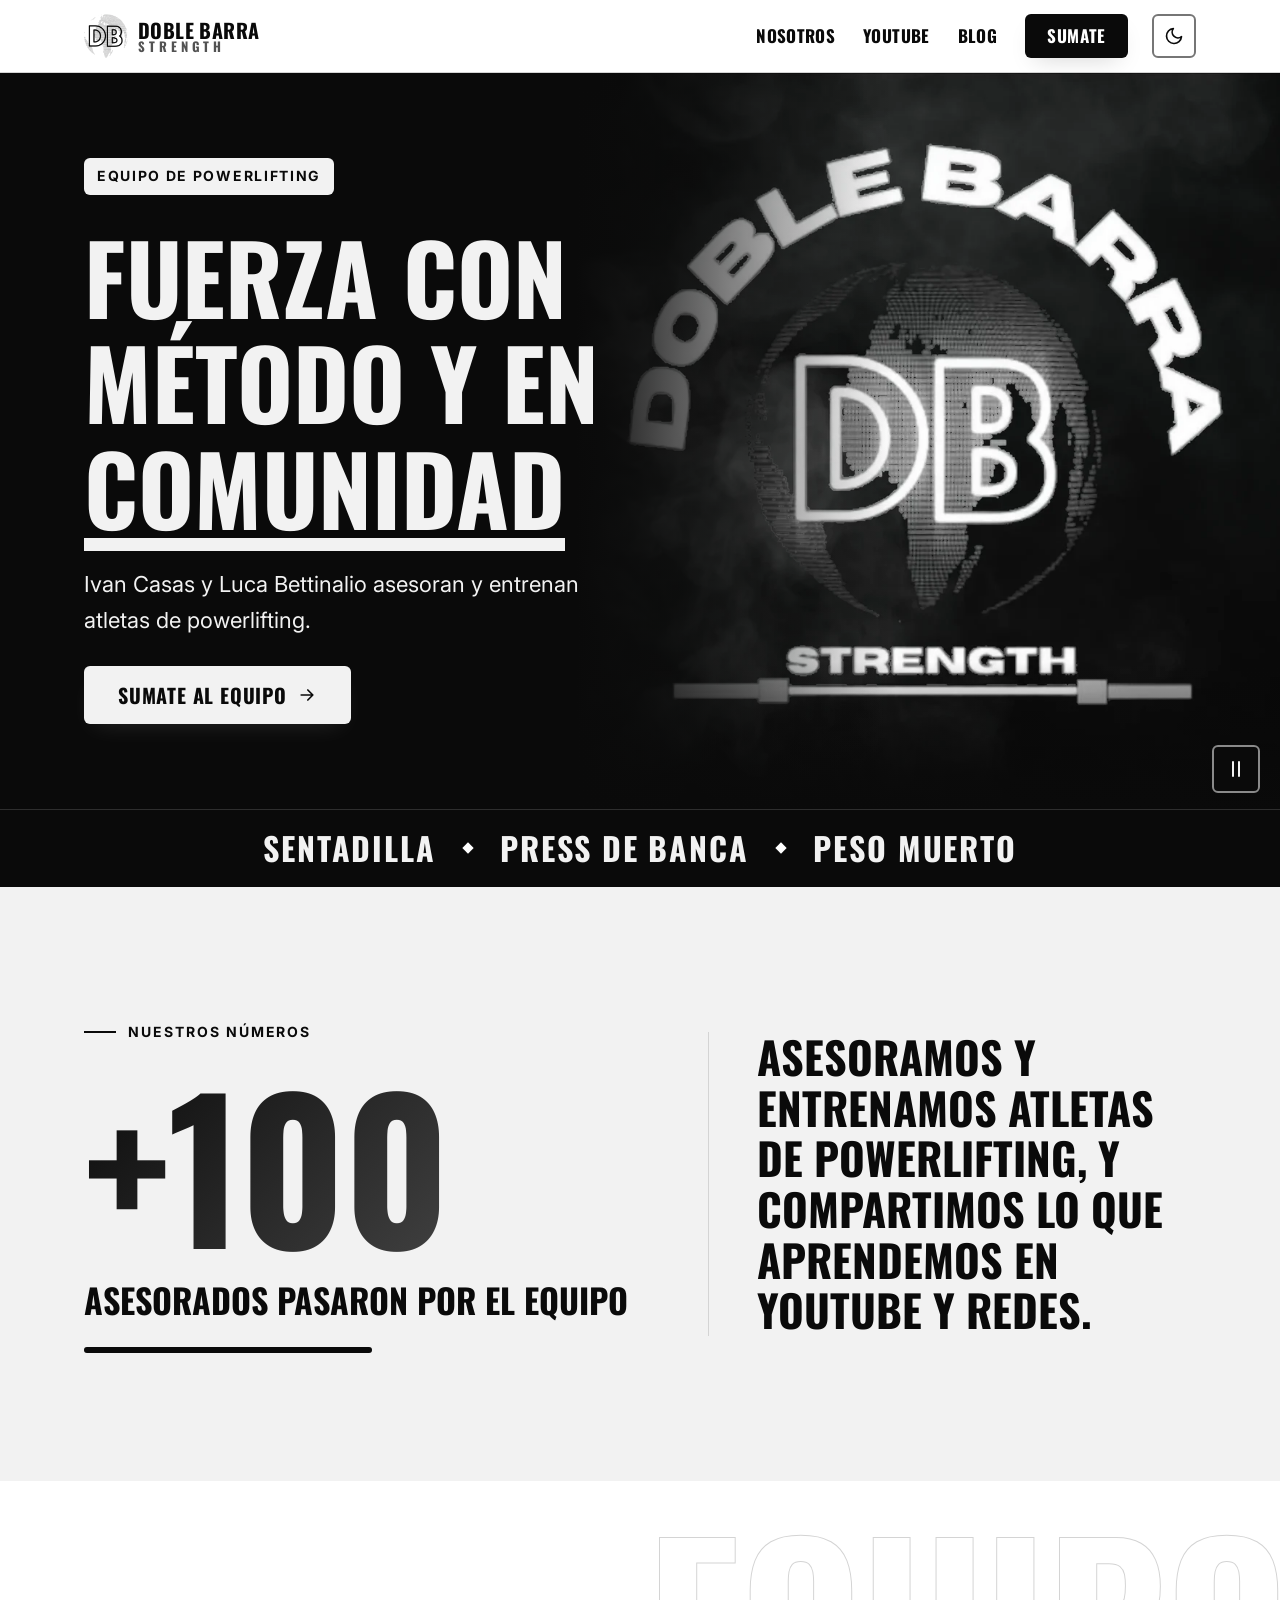
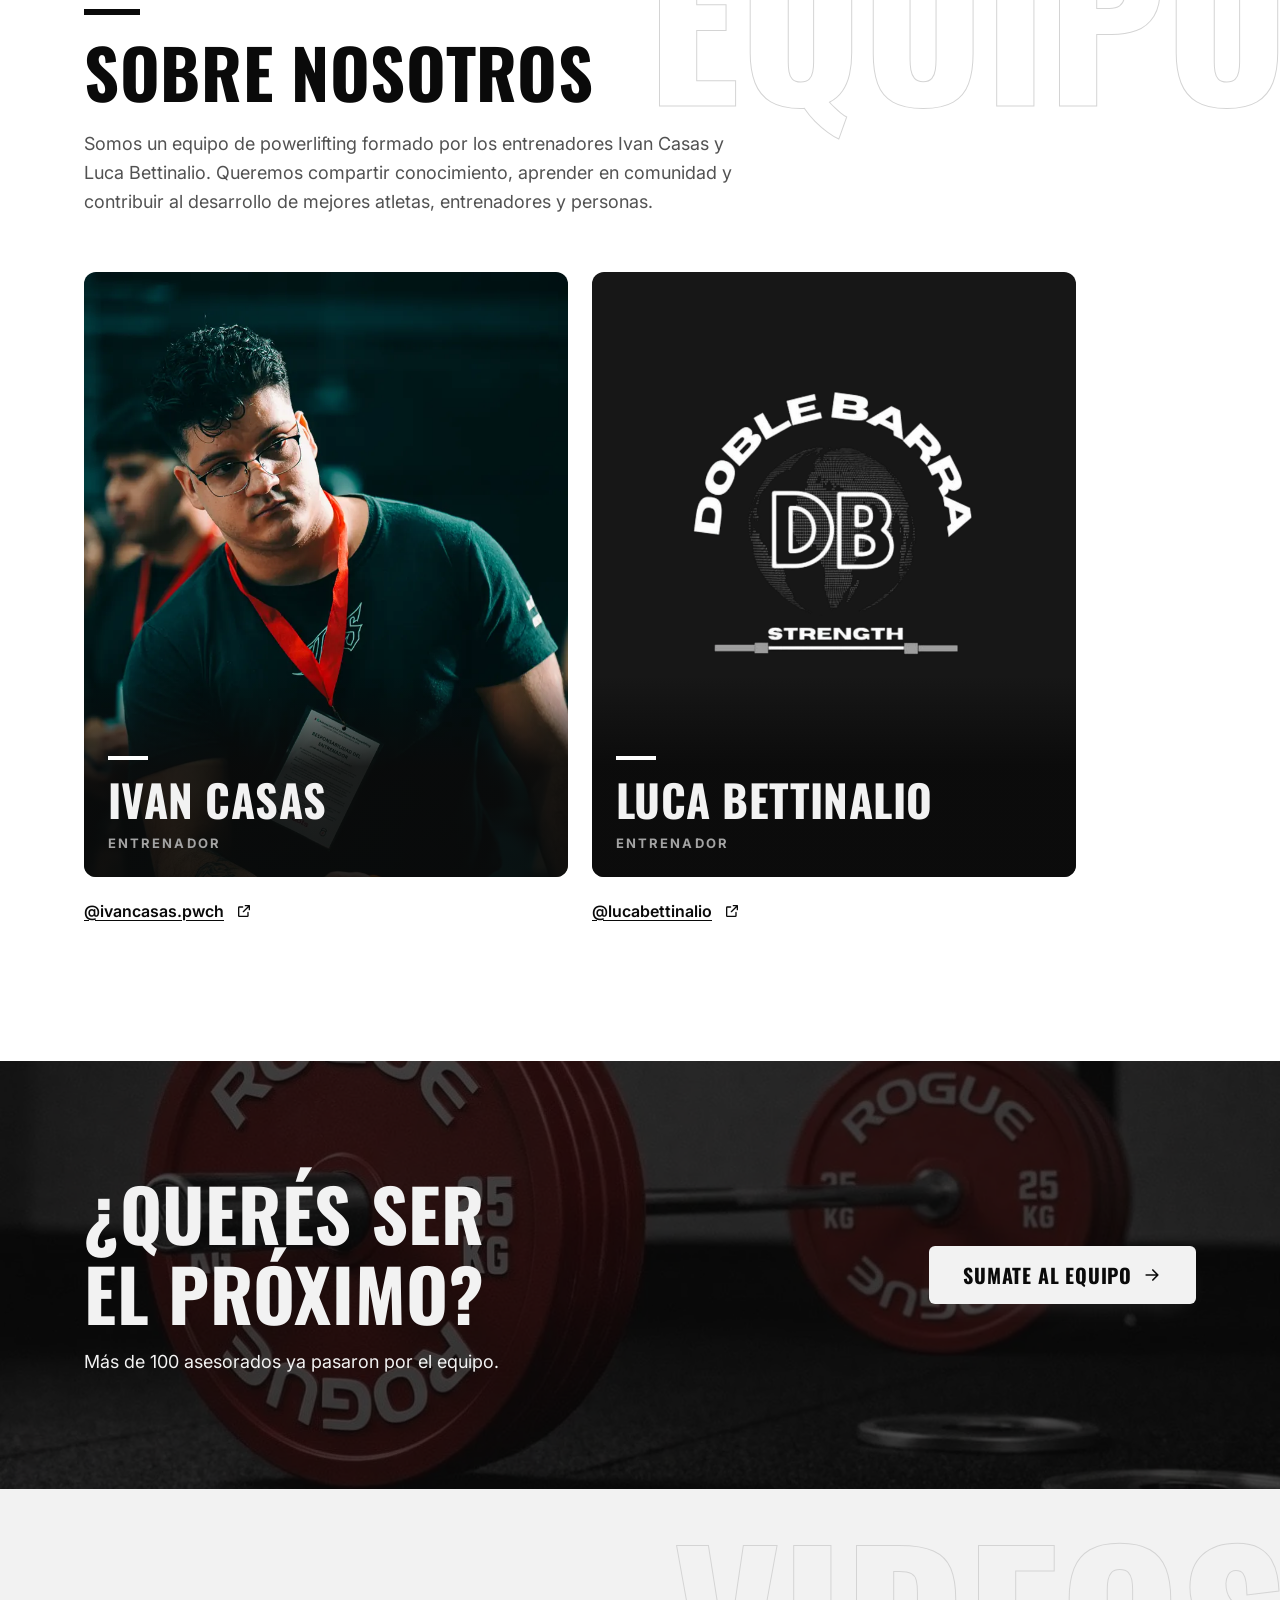
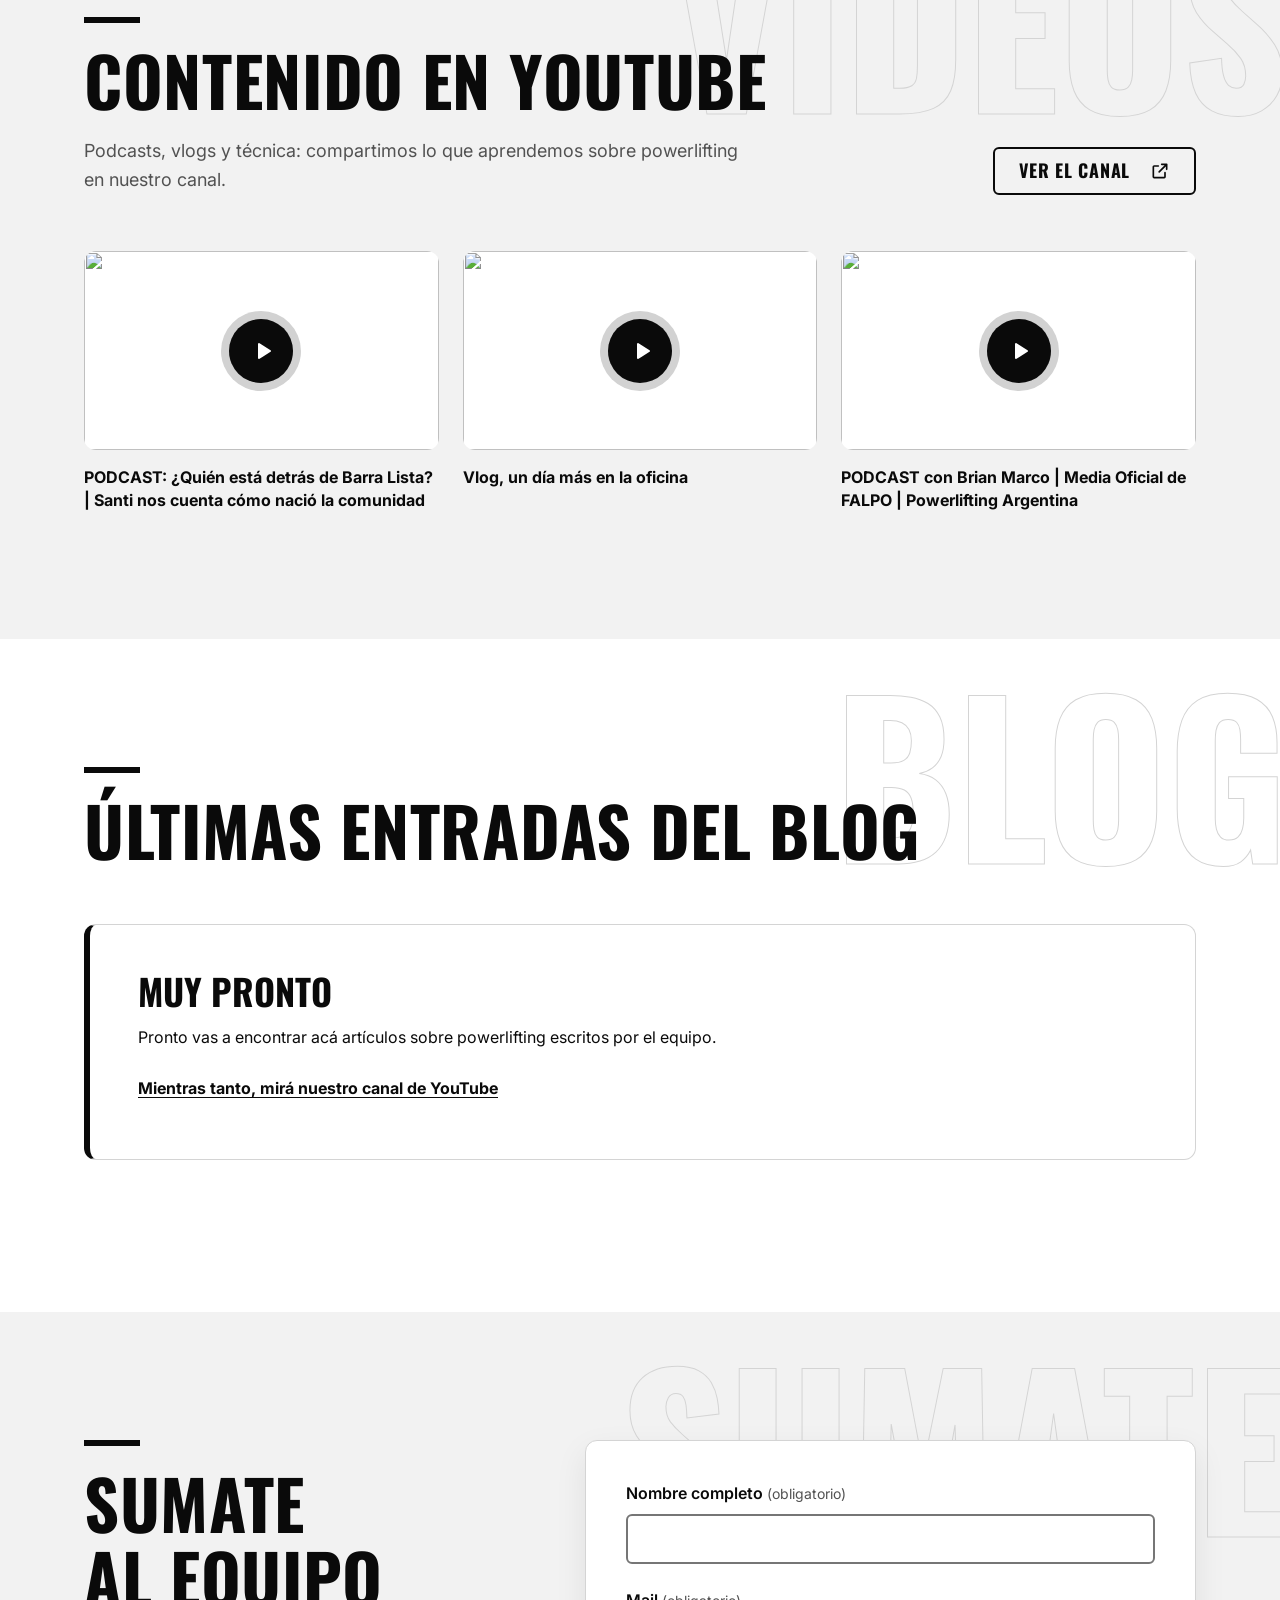
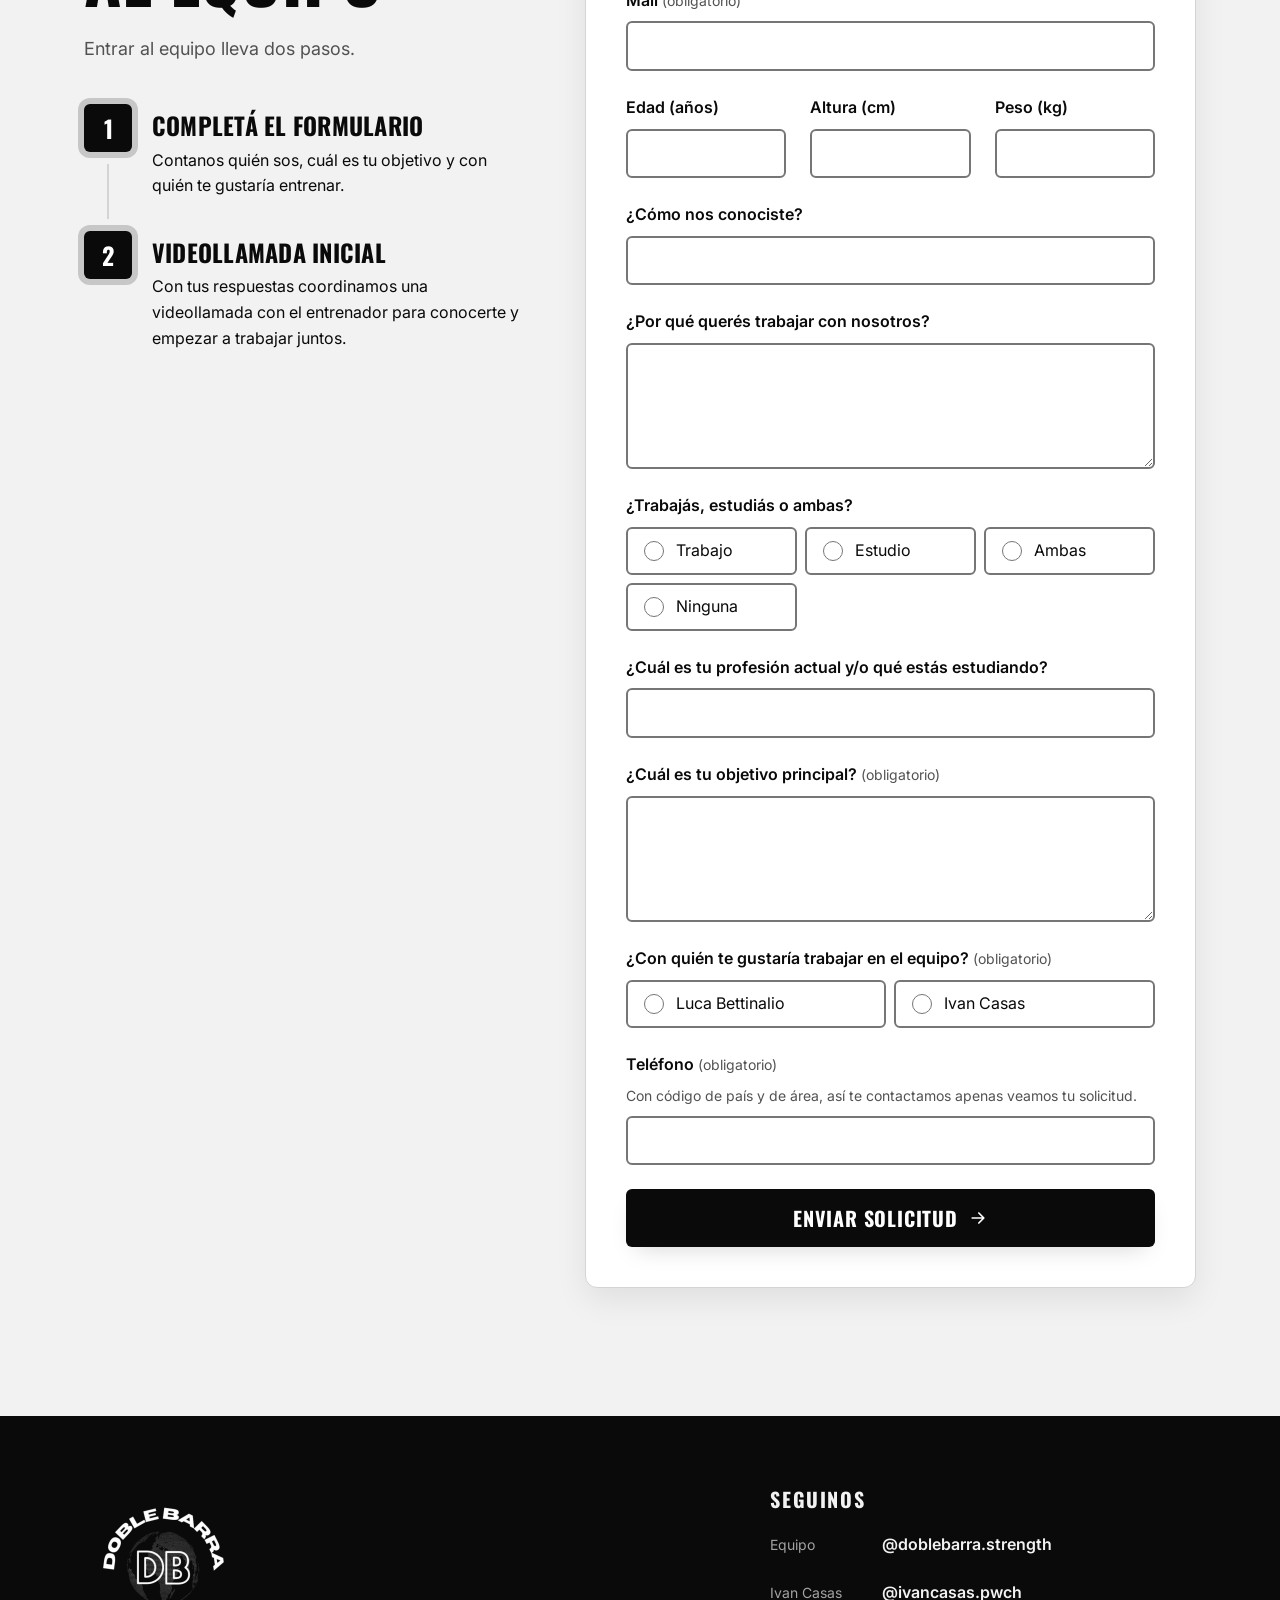
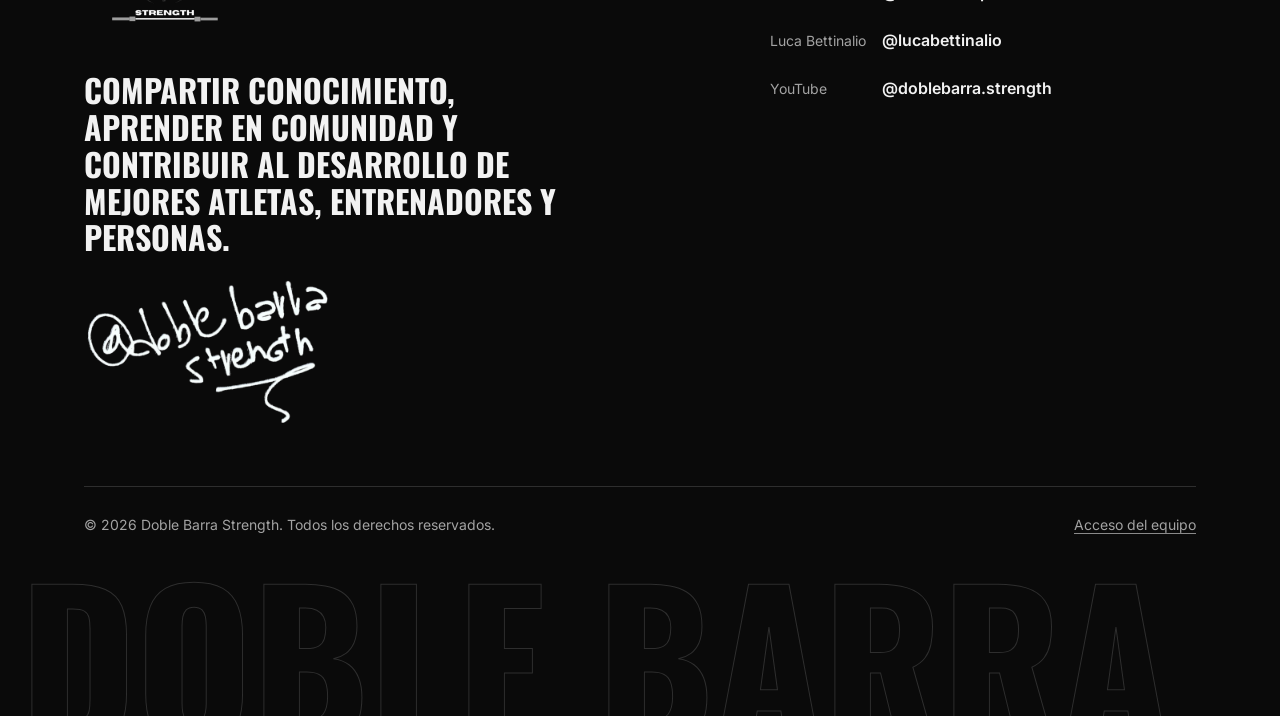
==== commit 948b42d8: "Aplica la identidad visual del equipo en negro y blanco - Paleta sin rojo: negro, blanco y grises. E" ====
--- a/index.html
+++ b/index.html
@@ -5,8 +5,9 @@
   <meta name="viewport" content="width=device-width, initial-scale=1">
   <title>Doble Barra Strength | Equipo de powerlifting</title>
   <meta name="description" content="Doble Barra Strength es el equipo de powerlifting de Ivan Casas y Luca Bettinalio. Conocé al equipo, mirá su contenido y sumate como alumno.">
-  <!-- COMPLETAR: favicon definitivo y etiquetas Open Graph cuando haya logo y dominio (P-19, P-20) -->
-  <link rel="icon" href="favicon.svg" type="image/svg+xml">
+  <!-- COMPLETAR: etiquetas Open Graph cuando haya dominio definitivo (P-19) -->
+  <link rel="icon" href="favicon-48.png" type="image/png">
+  <link rel="apple-touch-icon" href="apple-touch-icon.png">
   <link rel="preconnect" href="https://fonts.googleapis.com">
   <link rel="preconnect" href="https://fonts.gstatic.com" crossorigin>
   <link rel="stylesheet" href="https://fonts.googleapis.com/css2?family=Inter:wght@400;600;700&family=Oswald:wght@700&display=swap">
@@ -26,7 +27,7 @@
     <div class="contenedor header__contenido">
       <!-- COMPLETAR: reemplazar el logo provisorio por el del equipo (P-01) -->
       <a href="#inicio" class="marca">
-        <img class="marca__logo" src="img/placeholders/placeholder-logo.svg" alt="" width="40" height="40">
+        <img class="marca__logo logo-adaptable" src="img/marca/marca-db-160.webp" alt="" width="44" height="44">
         <span class="marca__texto">
           <span class="marca__nombre">Doble Barra</span>
           <span class="marca__sufijo">Strength</span>
@@ -62,8 +63,27 @@
 
     <!-- ===================== HERO ===================== -->
     <section id="inicio" class="hero zona-oscura">
-      <!-- COMPLETAR: foto de entrenamiento del equipo en WebP con srcset (P-02) -->
-      <img class="hero__fondo" src="img/placeholders/placeholder-hero.svg" alt="" width="1920" height="1080" fetchpriority="high">
+      <!-- Videos decorativos (sin audio; el nombre del equipo ya está en el texto). js/main.js:
+           1) reproduce una vez la intro del logo (2,3 s);
+           2) sigue con el humo en movimiento, que se repite (empieza en el mismo cuadro donde termina la intro);
+           3) muestra el botón para pausar, obligatorio porque el movimiento no termina (WCAG 2.2.2).
+           Si la persona pidió reducir el movimiento, no se reproduce nada y queda la portada fija.
+           Celular: versiones de 1280 px (más livianas). Escritorio y pantallas con escalado: 1920 px. -->
+      <div class="hero__media">
+        <video class="hero__video" muted playsinline preload="auto" poster="img/marca/intro-portada-1920.webp" width="1920" height="1014" aria-hidden="true" data-video-intro>
+          <source src="video/intro-1280.mp4" type="video/mp4" media="(max-width: 767px)">
+          <source src="video/intro-1920.mp4" type="video/mp4">
+        </video>
+        <video class="hero__video" muted playsinline loop preload="none" width="1920" height="1014" aria-hidden="true" data-video-humo hidden>
+          <source src="video/humo-1280.mp4" type="video/mp4" media="(max-width: 767px)">
+          <source src="video/humo-1920.mp4" type="video/mp4">
+        </video>
+        <button type="button" class="boton-icono hero__pausa" data-pausa-video hidden>
+          <svg class="icono icono-pausa" viewBox="0 0 24 24" aria-hidden="true"><path d="M9 5v14M15 5v14"/></svg>
+          <svg class="icono icono-reproducir" viewBox="0 0 24 24" aria-hidden="true" hidden><path d="M8 5v14l11-7z"/></svg>
+          <span class="oculto-accesible" data-pausa-texto>Pausar la animación del logo</span>
+        </button>
+      </div>
       <div class="contenedor hero__contenido">
         <p class="etiqueta">Equipo de powerlifting</p>
         <!-- COMPLETAR: título provisorio, a aprobar por el equipo (P-03) -->
@@ -115,10 +135,10 @@
         </div>
 
         <div class="entrenadores">
-          <!-- COMPLETAR: foto real de Ivan Casas (P-06). Su presentación va en un <p> después de .entrenador__media -->
+          <!-- COMPLETAR: presentación de Ivan (P-06). Va en un <p> después de .entrenador__media -->
           <article class="entrenador revelar">
             <div class="entrenador__media">
-              <img class="entrenador__foto" src="img/placeholders/placeholder-ivan.svg" alt="Retrato de Ivan Casas" width="800" height="1000" loading="lazy">
+              <img class="entrenador__foto" src="img/equipo/ivan-casas-800.webp" srcset="img/equipo/ivan-casas-400.webp 400w, img/equipo/ivan-casas-800.webp 800w" sizes="(min-width: 768px) 30rem, 100vw" alt="Ivan Casas en un evento de powerlifting" width="800" height="1000" loading="lazy">
               <div class="entrenador__info sobre-foto">
                 <h3 class="entrenador__nombre">Ivan Casas</h3>
                 <p class="entrenador__rol">Entrenador</p>
@@ -130,10 +150,11 @@
             </a>
           </article>
 
-          <!-- COMPLETAR: foto real de Luca Bettinalio (P-07). Su presentación va en un <p> después de .entrenador__media -->
+          <!-- COMPLETAR: foto de Luca Bettinalio (P-07); mientras tanto se muestra el logo del equipo.
+               Su presentación va en un <p> después de .entrenador__media -->
           <article class="entrenador revelar">
-            <div class="entrenador__media">
-              <img class="entrenador__foto" src="img/placeholders/placeholder-luca.svg" alt="Retrato de Luca Bettinalio" width="800" height="1000" loading="lazy">
+            <div class="entrenador__media zona-oscura">
+              <img class="entrenador__foto entrenador__foto--marca" src="img/marca/logo-doble-barra-640.webp" alt="" width="640" height="640" loading="lazy">
               <div class="entrenador__info sobre-foto">
                 <h3 class="entrenador__nombre">Luca Bettinalio</h3>
                 <p class="entrenador__rol">Entrenador</p>
@@ -169,7 +190,8 @@
     -->
 
     <!-- ===================== LLAMADO A LA ACCIÓN ===================== -->
-    <section class="banda-cta zona-roja">
+    <section class="banda-cta zona-oscura">
+      <img class="banda-cta__fondo" src="img/entrenamiento/barra-discos-1264.webp" srcset="img/entrenamiento/barra-discos-800.webp 800w, img/entrenamiento/barra-discos-1264.webp 1264w" sizes="100vw" alt="" width="1264" height="842" loading="lazy">
       <div class="contenedor banda-cta__contenido revelar">
         <div>
           <h2 class="banda-cta__titulo">¿Querés ser el próximo?</h2>
@@ -398,15 +420,12 @@
     <div class="contenedor">
       <div class="footer__grilla">
         <div class="footer__marca">
-          <a href="#inicio" class="marca">
-            <img class="marca__logo" src="img/placeholders/placeholder-logo.svg" alt="" width="40" height="40">
-            <span class="marca__texto">
-              <span class="marca__nombre">Doble Barra</span>
-              <span class="marca__sufijo">Strength</span>
-            </span>
+          <a href="#inicio" class="footer__logo">
+            <img src="img/marca/logo-doble-barra-320.webp" srcset="img/marca/logo-doble-barra-320.webp 320w, img/marca/logo-doble-barra-640.webp 640w" sizes="10rem" alt="Doble Barra Strength, ir al inicio" width="320" height="320" loading="lazy">
           </a>
           <!-- COMPLETAR: confirmar la redacción final de la misión con el equipo (P-17) -->
           <p class="footer__mision">Compartir conocimiento, aprender en comunidad y contribuir al desarrollo de mejores atletas, entrenadores y personas.</p>
+          <img class="footer__firma" src="img/marca/firma-640.webp" alt="" width="640" height="374" loading="lazy">
         </div>
 
         <!-- COMPLETAR: confirmar que las cuentas son de Instagram (P-18) -->
--- a/css/styles.css
+++ b/css/styles.css
@@ -5,7 +5,8 @@
    - Animaciones: solo si la persona no pidió reducir el movimiento.
    ========================================================= */
 
-/* ---------- Paleta base (no usar directo en componentes) ---------- */
+/* ---------- Paleta base (no usar directo en componentes) ----------
+   Identidad del equipo: negro y blanco con matices de gris (sin rojo). */
 :root {
   --negro: #0A0A0A;
   --gris-950: #171717;
@@ -18,16 +19,10 @@
   --gris-300: #D4D4D4;
   --gris-100: #F2F2F2;
   --blanco: #FFFFFF;
-  --rojo: #D7141A;          /* COMPLETAR: ajustar al rojo del logo y volver a medir el contraste */
-  --rojo-oscuro: #A30F14;
-  --rojo-claro: #F87171;
-
-  /* Capas sobre fotos: nunca menos de 65 % de opacidad donde hay texto (CLAUDE.md 3.4) */
-  --overlay-foto: rgba(10, 10, 10, 0.65);
+
+  /* Capas sobre fotos y video: nunca menos de 65 % de opacidad donde hay texto */
+  --overlay-foto: rgba(10, 10, 10, 0.75);
   --overlay-foto-fuerte: rgba(10, 10, 10, 0.88);
-  --overlay-hero: linear-gradient(100deg, rgba(10, 10, 10, 0.9) 0%, rgba(10, 10, 10, 0.75) 55%, rgba(10, 10, 10, 0.65) 100%);
-  --halo-rojo: rgba(215, 20, 26, 0.3);
-  --rayas-claras: rgba(255, 255, 255, 0.06);
 
   --fuente-titulos: "Oswald", "Arial Narrow", Arial, sans-serif;
   --fuente-texto: "Inter", system-ui, -apple-system, "Segoe UI", Roboto, Arial, sans-serif;
@@ -41,7 +36,7 @@
   --curva: cubic-bezier(0.2, 0.7, 0.2, 1);
 }
 
-/* ---------- Tema claro (por defecto) ---------- */
+/* ---------- Tema claro (por defecto): el acento es el negro ---------- */
 :root {
   color-scheme: light;
   --bg: var(--blanco);
@@ -51,21 +46,23 @@
   --texto-suave: var(--gris-700);
   --borde: var(--gris-300);
   --borde-control: var(--gris-600);
-  --acento-texto: var(--rojo-oscuro);
-  --acento-grande: var(--rojo);      /* solo texto ≥ 24px (o ≥ 18.66px en bold) y decoración */
+  --acento-texto: var(--negro);       /* links (siempre subrayados) y mensajes */
+  --acento-grande: var(--negro);      /* barras, bordes destacados y números grandes */
   --foco: var(--negro);
-  --boton-bg: var(--rojo);
-  --boton-bg-hover: var(--rojo-oscuro);
+  --boton-bg: var(--negro);
+  --boton-bg-hover: var(--gris-800);
   --boton-texto: var(--blanco);
+  --halo: rgba(10, 10, 10, 0.18);
   --header-bg: rgba(255, 255, 255, 0.85);
   --sombra: 0 12px 32px rgba(10, 10, 10, 0.08);
-  --degradado-numero: linear-gradient(135deg, var(--rojo) 0%, var(--rojo-oscuro) 100%);
+  --degradado-numero: linear-gradient(135deg, var(--negro) 0%, var(--gris-700) 100%);
   --contorno-fondo: var(--gris-300);
-}
-
-/* ---------- Tema oscuro ----------
+  --filtro-logo: invert(1);           /* el logo es blanco: en fondo claro se ve en negro */
+}
+
+/* ---------- Tema oscuro: el acento es el blanco ----------
    Se aplica si el sistema lo prefiere (y no se eligió "claro") o si se eligió "oscuro".
-   .zona-oscura (hero, franja, cabeceras y footer) usa estos tokens en los dos temas.
+   .zona-oscura (hero, franja, banda, cabeceras y footer) usa estos tokens en los dos temas.
    Los dos bloques tienen que ser iguales. */
 @media (prefers-color-scheme: dark) {
   :root:not([data-tema="claro"]) {
@@ -77,12 +74,18 @@
     --texto-suave: var(--gris-400);
     --borde: var(--gris-800);
     --borde-control: var(--gris-500);
-    --acento-texto: var(--rojo-claro);
+    --acento-texto: var(--gris-100);
+    --acento-grande: var(--blanco);
     --foco: var(--gris-100);
+    --boton-bg: var(--gris-100);
+    --boton-bg-hover: var(--gris-300);
+    --boton-texto: var(--negro);
+    --halo: rgba(255, 255, 255, 0.12);
     --header-bg: rgba(10, 10, 10, 0.85);
     --sombra: 0 12px 32px rgba(0, 0, 0, 0.45);
-    --degradado-numero: linear-gradient(135deg, var(--rojo-claro) 0%, var(--rojo) 100%);
+    --degradado-numero: linear-gradient(135deg, var(--blanco) 0%, var(--gris-400) 100%);
     --contorno-fondo: var(--gris-800);
+    --filtro-logo: none;
   }
 }
 
@@ -96,28 +99,21 @@
   --texto-suave: var(--gris-400);
   --borde: var(--gris-800);
   --borde-control: var(--gris-500);
-  --acento-texto: var(--rojo-claro);
+  --acento-texto: var(--gris-100);
+  --acento-grande: var(--blanco);
   --foco: var(--gris-100);
+  --boton-bg: var(--gris-100);
+  --boton-bg-hover: var(--gris-300);
+  --boton-texto: var(--negro);
+  --halo: rgba(255, 255, 255, 0.12);
   --header-bg: rgba(10, 10, 10, 0.85);
   --sombra: 0 12px 32px rgba(0, 0, 0, 0.45);
-  --degradado-numero: linear-gradient(135deg, var(--rojo-claro) 0%, var(--rojo) 100%);
+  --degradado-numero: linear-gradient(135deg, var(--blanco) 0%, var(--gris-400) 100%);
   --contorno-fondo: var(--gris-800);
-}
-
-/* ---------- Zona roja (banda de llamado a la acción) ---------- */
-.zona-roja {
-  --bg: var(--rojo);
-  --texto: var(--blanco);
-  --texto-suave: var(--blanco);
-  --acento-texto: var(--blanco);
-  --foco: var(--blanco);
-  --boton-bg: var(--blanco);
-  --boton-bg-hover: var(--gris-100);
-  --boton-texto: var(--negro);
-}
-
-.zona-oscura,
-.zona-roja {
+  --filtro-logo: none;
+}
+
+.zona-oscura {
   background-color: var(--bg);
   color: var(--texto);
 }
@@ -126,6 +122,7 @@
 .sobre-foto {
   --texto: var(--gris-100);
   --texto-suave: var(--gris-400);
+  --acento-grande: var(--blanco);
   --foco: var(--gris-100);
   color: var(--texto);
 }
@@ -374,13 +371,13 @@
 .boton--primario {
   background-color: var(--boton-bg);
   color: var(--boton-texto);
-  box-shadow: 0 10px 24px -10px var(--halo-rojo);
+  box-shadow: 0 10px 24px -10px var(--halo);
 }
 
 .boton--primario:hover {
   background-color: var(--boton-bg-hover);
   transform: translateY(-2px);
-  box-shadow: 0 14px 28px -10px var(--halo-rojo);
+  box-shadow: 0 14px 28px -10px var(--halo);
 }
 
 .boton--secundario {
@@ -481,9 +478,14 @@
   text-decoration: none;
 }
 
+/* Las imágenes de marca son blancas: en el tema claro se invierten a negro (token --filtro-logo) */
+.logo-adaptable {
+  filter: var(--filtro-logo);
+}
+
 .marca__logo {
-  width: 2.5rem;
-  height: 2.5rem;
+  width: 2.75rem;
+  height: 2.75rem;
   transition: transform 0.4s var(--curva);
 }
 
@@ -566,7 +568,7 @@
   list-style: none;
 }
 
-/* Subrayado rojo que se dibuja de izquierda a derecha */
+/* Subrayado que se dibuja de izquierda a derecha */
 .nav__enlace {
   display: inline-flex;
   align-items: center;
@@ -753,51 +755,106 @@
   border-radius: var(--radio);
 }
 
-/* ---------- Hero ---------- */
+/* ---------- Hero ----------
+   Celular: el video del logo arriba y el texto debajo.
+   Escritorio: el video ocupa la mitad derecha y se funde con el fondo hacia el texto,
+   así el título nunca queda encima del video (contraste garantizado). */
 .hero {
   position: relative;
-  isolation: isolate;
   display: flex;
-  align-items: center;
-  min-height: min(calc(100vh - var(--alto-header)), 56rem);
-  min-height: min(calc(100svh - var(--alto-header)), 56rem);
-  padding-block: 5rem;
+  flex-direction: column;
   overflow: hidden;
 }
 
-.hero__fondo {
+.hero__media {
+  position: relative;
+  aspect-ratio: 16 / 9;
+  background-color: var(--bg);
+}
+
+/* Los dos videos (intro y humo) van superpuestos; el del humo queda arriba cuando arranca */
+.hero__video {
   position: absolute;
   inset: 0;
-  z-index: -2;
+  display: block;
   width: 100%;
   height: 100%;
   object-fit: cover;
 }
 
-/* Capa oscura en degradado: nunca baja del 65 % (contraste del texto, CLAUDE.md 3.4) */
-.hero::after {
+/* Botón para pausar la animación, abajo a la derecha del video, por encima del fundido */
+.hero__pausa {
+  position: absolute;
+  right: var(--gutter);
+  bottom: 1rem;
+  z-index: 1;
+  background-color: var(--bg);
+}
+
+.hero__pausa:hover {
+  border-color: var(--texto);
+}
+
+.hero__pausa .icono-reproducir {
+  fill: currentColor;
+}
+
+/* Fundido del video hacia el fondo */
+.hero__media::after {
   content: "";
   position: absolute;
-  inset: 0;
-  z-index: -1;
-  background-image: var(--overlay-hero);
+  inset: auto 0 0;
+  height: 35%;
+  background-image: linear-gradient(to top, var(--bg), transparent);
 }
 
 .hero__contenido {
+  position: relative;
   display: flex;
   flex-direction: column;
   align-items: flex-start;
   gap: 1.75rem;
+  padding-block: 1rem 4.5rem;
+}
+
+@media (min-width: 1024px) {
+  .hero {
+    justify-content: center;
+    min-height: min(calc(100vh - var(--alto-header)), 46rem);
+    min-height: min(calc(100svh - var(--alto-header)), 46rem);
+    padding-block: 5rem;
+  }
+
+  .hero__media {
+    position: absolute;
+    top: 0;
+    right: 0;
+    bottom: 0;
+    width: 55%;
+    aspect-ratio: auto;
+  }
+
+  .hero__media::after {
+    inset: 0;
+    height: auto;
+    background-image:
+      linear-gradient(to right, var(--bg) 0%, transparent 45%),
+      linear-gradient(to top, var(--bg) 0%, transparent 20%);
+  }
+
+  .hero__contenido {
+    padding-block: 0;
+  }
 }
 
 .hero__titulo {
-  max-width: 12ch;
-  font-size: clamp(3.25rem, 13vw, 7.5rem);
+  max-width: 11ch;
+  font-size: clamp(3.25rem, 13vw, 6rem);
   line-height: 1.1;
   letter-spacing: 0;
 }
 
-/* Subrayado rojo grueso detrás de las palabras destacadas */
+/* Subrayado grueso debajo de las palabras destacadas */
 .resaltado {
   background-image: linear-gradient(var(--boton-bg), var(--boton-bg));
   background-repeat: no-repeat;
@@ -813,10 +870,6 @@
 }
 
 @media (prefers-reduced-motion: no-preference) {
-  .hero__fondo {
-    animation: acercar 2.2s var(--curva) both;
-  }
-
   .hero__contenido > * {
     animation: entrar 0.9s var(--curva) both;
   }
@@ -844,7 +897,7 @@
   border-top: 1px solid var(--borde);
 }
 
-/* En celular: tres columnas separadas por líneas; desde tablet: una fila con rombos rojos */
+/* En celular: tres columnas separadas por líneas; desde tablet: una fila con rombos */
 .franja__lista {
   display: grid;
   grid-template-columns: repeat(3, 1fr);
@@ -914,7 +967,7 @@
   color: var(--acento-grande);
 }
 
-/* Número con degradado rojo (los dos extremos cumplen 3:1 como texto grande en cada tema) */
+/* Número con degradado (negro a gris en claro, blanco a gris en oscuro; los dos extremos superan 6:1) */
 @supports (background-clip: text) or (-webkit-background-clip: text) {
   .numero__valor {
     background-image: var(--degradado-numero);
@@ -1010,6 +1063,12 @@
   transition: transform 0.8s var(--curva);
 }
 
+/* Tarjeta sin foto: se muestra el logo del equipo, centrado sobre fondo negro */
+.entrenador__foto--marca {
+  object-fit: contain;
+  padding: 12% 12% 30%;
+}
+
 .entrenador:hover .entrenador__foto {
   transform: scale(1.04);
 }
@@ -1099,9 +1158,29 @@
 }
 
 /* ---------- Banda de llamado a la acción ---------- */
+/* Foto de la barra de fondo, con capa oscura del 75 % para que el texto se lea siempre */
 .banda-cta {
-  padding-block: clamp(4rem, 9vw, 6rem);
-  background-image: repeating-linear-gradient(-45deg, var(--rayas-claras) 0 2px, transparent 2px 22px);
+  position: relative;
+  isolation: isolate;
+  overflow: hidden;
+  padding-block: clamp(4.5rem, 10vw, 7rem);
+}
+
+.banda-cta__fondo {
+  position: absolute;
+  inset: 0;
+  z-index: -2;
+  width: 100%;
+  height: 100%;
+  object-fit: cover;
+}
+
+.banda-cta::after {
+  content: "";
+  position: absolute;
+  inset: 0;
+  z-index: -1;
+  background-color: var(--overlay-foto);
 }
 
 .banda-cta__contenido {
@@ -1182,7 +1261,7 @@
   background-color: var(--boton-bg);
   color: var(--boton-texto);
   border-radius: 50%;
-  box-shadow: 0 0 0 0.5rem var(--halo-rojo);
+  box-shadow: 0 0 0 0.5rem var(--halo);
   transition: transform 0.3s var(--curva);
 }
 
@@ -1387,7 +1466,7 @@
   color: var(--boton-texto);
   border: 1px solid transparent;
   border-radius: var(--radio);
-  box-shadow: 0 0 0 0.375rem var(--halo-rojo);
+  box-shadow: 0 0 0 0.375rem var(--halo);
 }
 
 /* Línea que une los pasos */
@@ -1466,10 +1545,16 @@
   border-width: 3px;
 }
 
+/* Sin color de alerta: el error se distingue por el ícono, el texto en negrita y el borde grueso */
 .campo__error {
   font-size: 0.9375rem;
-  font-weight: 600;
+  font-weight: 700;
   color: var(--acento-texto);
+}
+
+.campo__error::before {
+  content: "\26A0\FE0E  ";
+  content: "\26A0\FE0E  " / "";
 }
 
 .campo-fila {
@@ -1617,6 +1702,20 @@
   flex-direction: column;
   align-items: flex-start;
   gap: 1.5rem;
+}
+
+.footer__logo {
+  display: inline-block;
+  border-radius: var(--radio);
+}
+
+.footer__logo img {
+  width: 10rem;
+}
+
+/* Firma del equipo debajo de la misión */
+.footer__firma {
+  width: min(16rem, 75%);
 }
 
 .footer__mision {
@@ -1725,7 +1824,7 @@
 .cabecera-pagina {
   position: relative;
   padding-block: clamp(4rem, 10vw, 7rem);
-  background-image: radial-gradient(circle at 85% 15%, var(--halo-rojo), transparent 55%);
+  background-image: radial-gradient(circle at 85% 15%, var(--halo), transparent 55%);
 }
 
 .cabecera-pagina__titulo {
@@ -1873,7 +1972,7 @@
   min-height: calc(100svh - var(--alto-header));
   padding: clamp(2rem, 6vw, 4rem) var(--gutter);
   background-color: var(--bg-alt);
-  background-image: radial-gradient(circle at 85% 10%, var(--halo-rojo), transparent 45%);
+  background-image: radial-gradient(circle at 85% 10%, var(--halo), transparent 45%);
 }
 
 .acceso__tarjeta {
@@ -1987,12 +2086,6 @@
   }
 }
 
-@keyframes acercar {
-  from {
-    transform: scale(1.08);
-  }
-}
-
 @keyframes subrayar {
   from {
     background-size: 0% 0.14em;
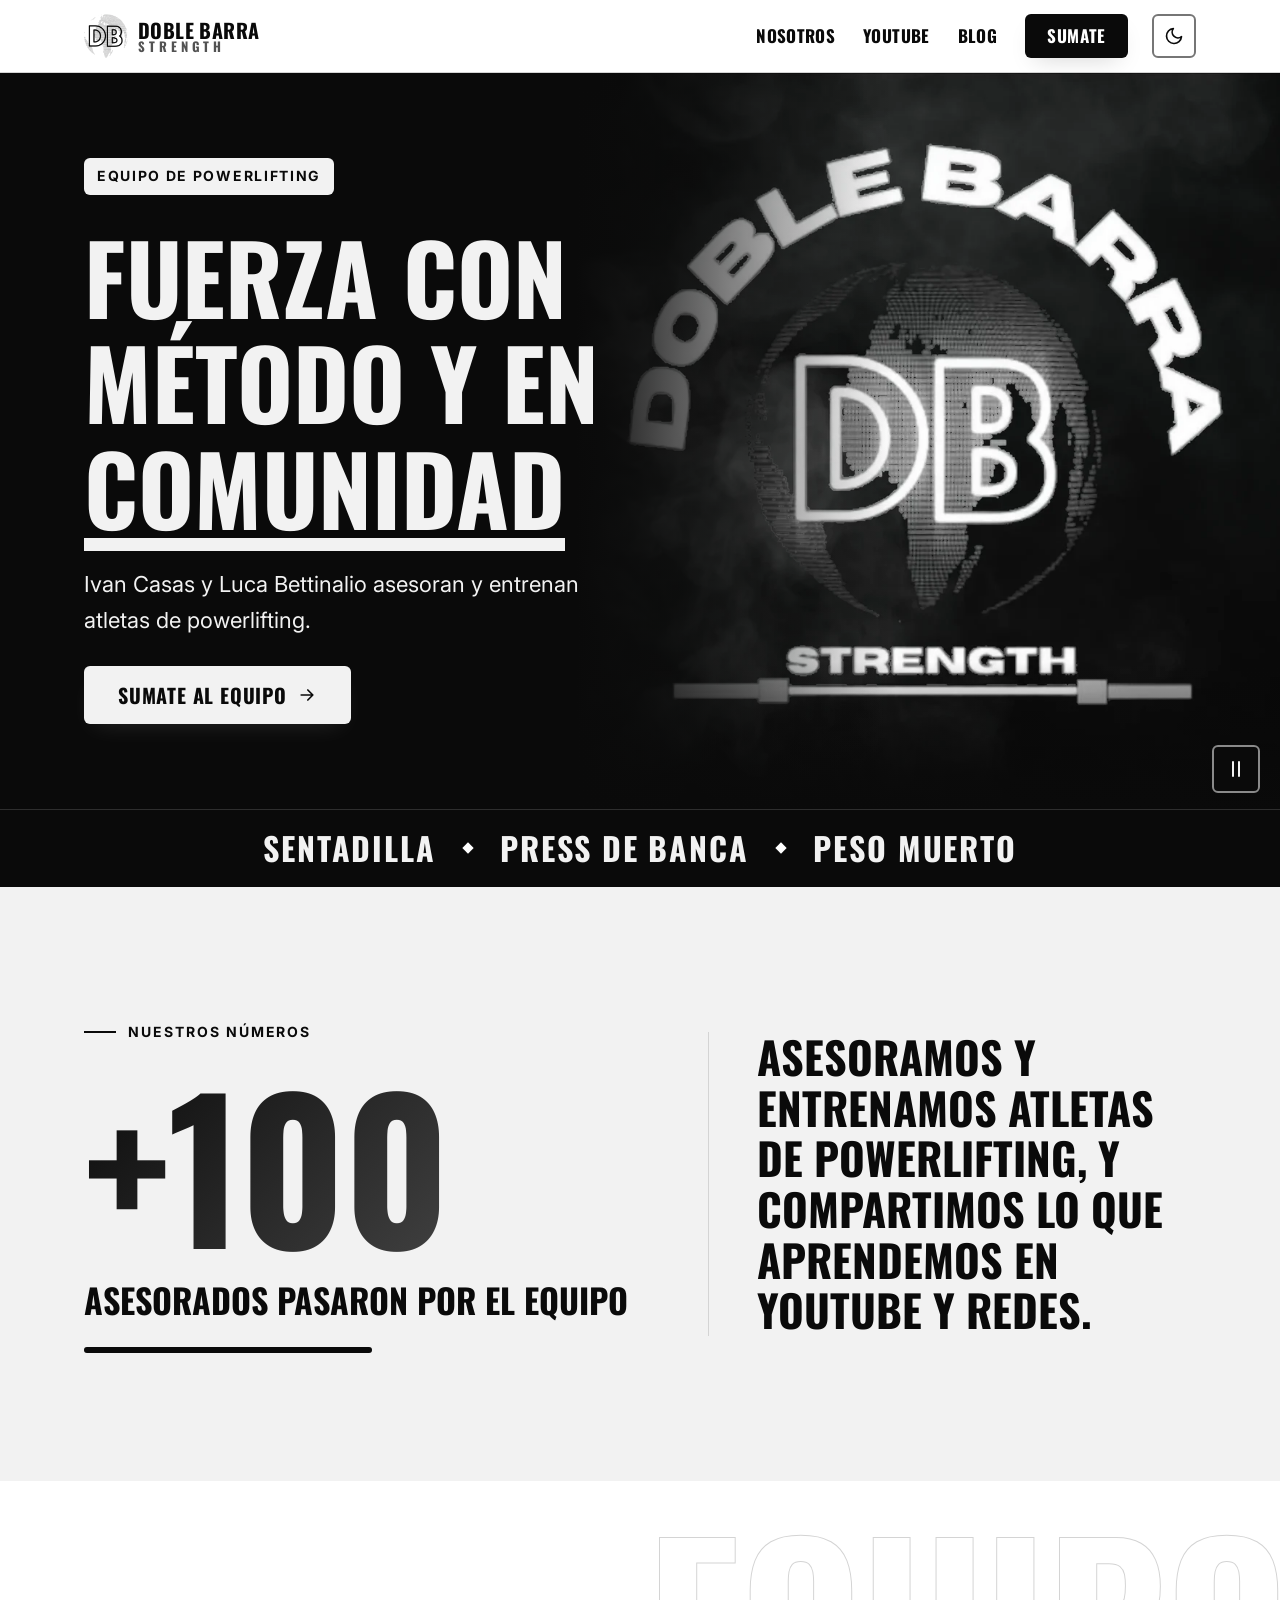
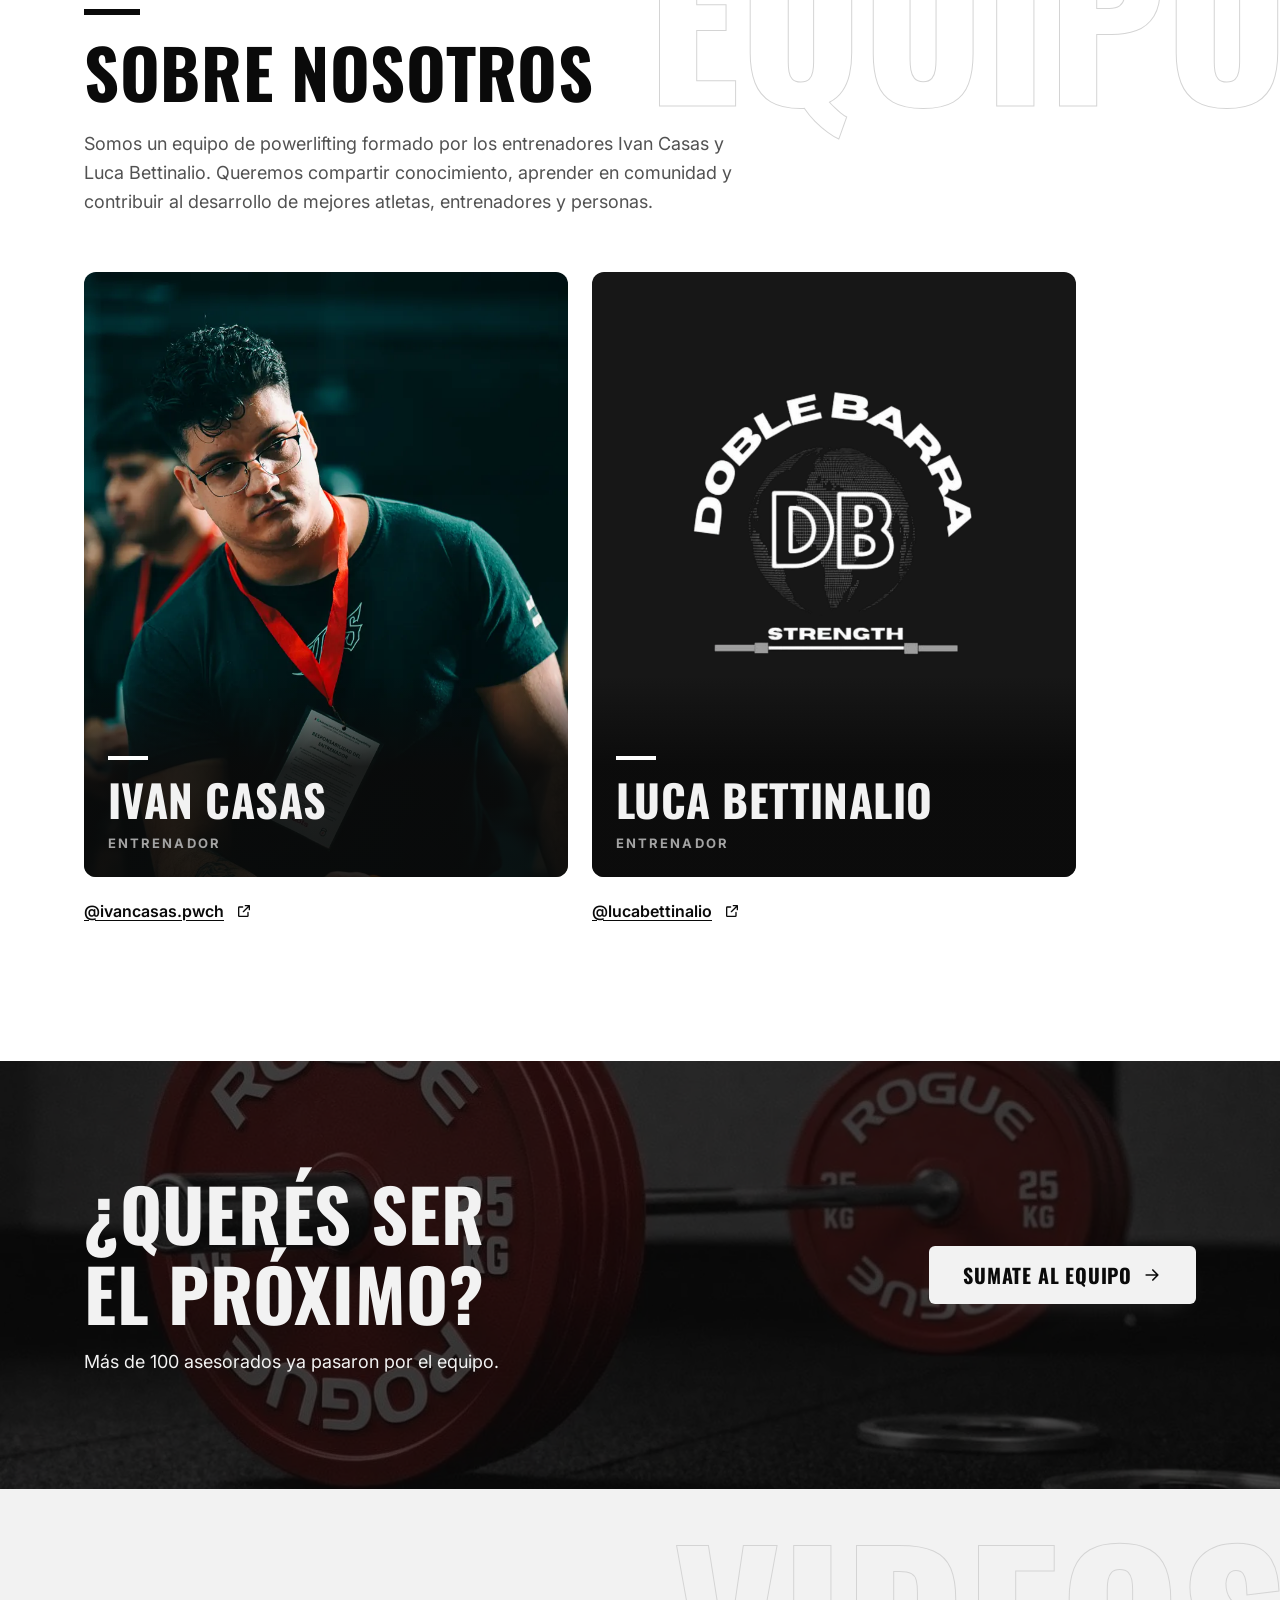
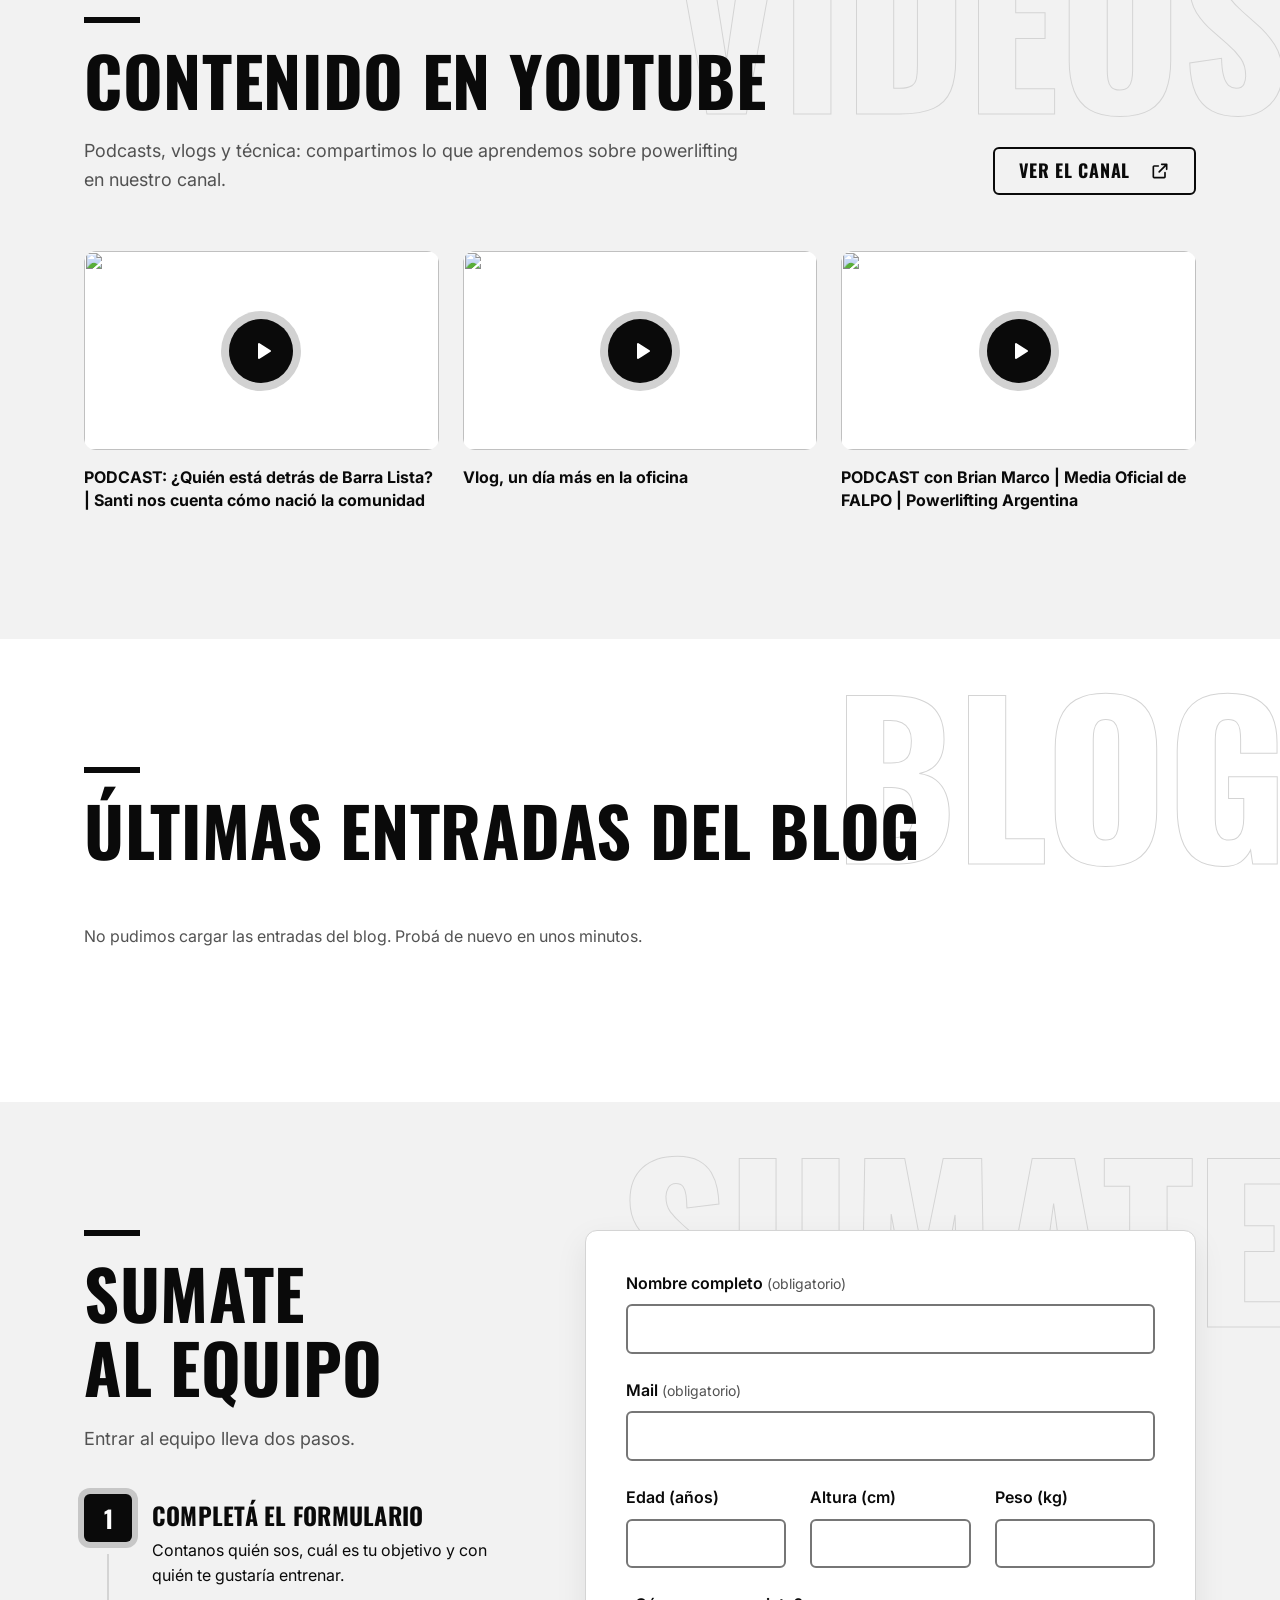
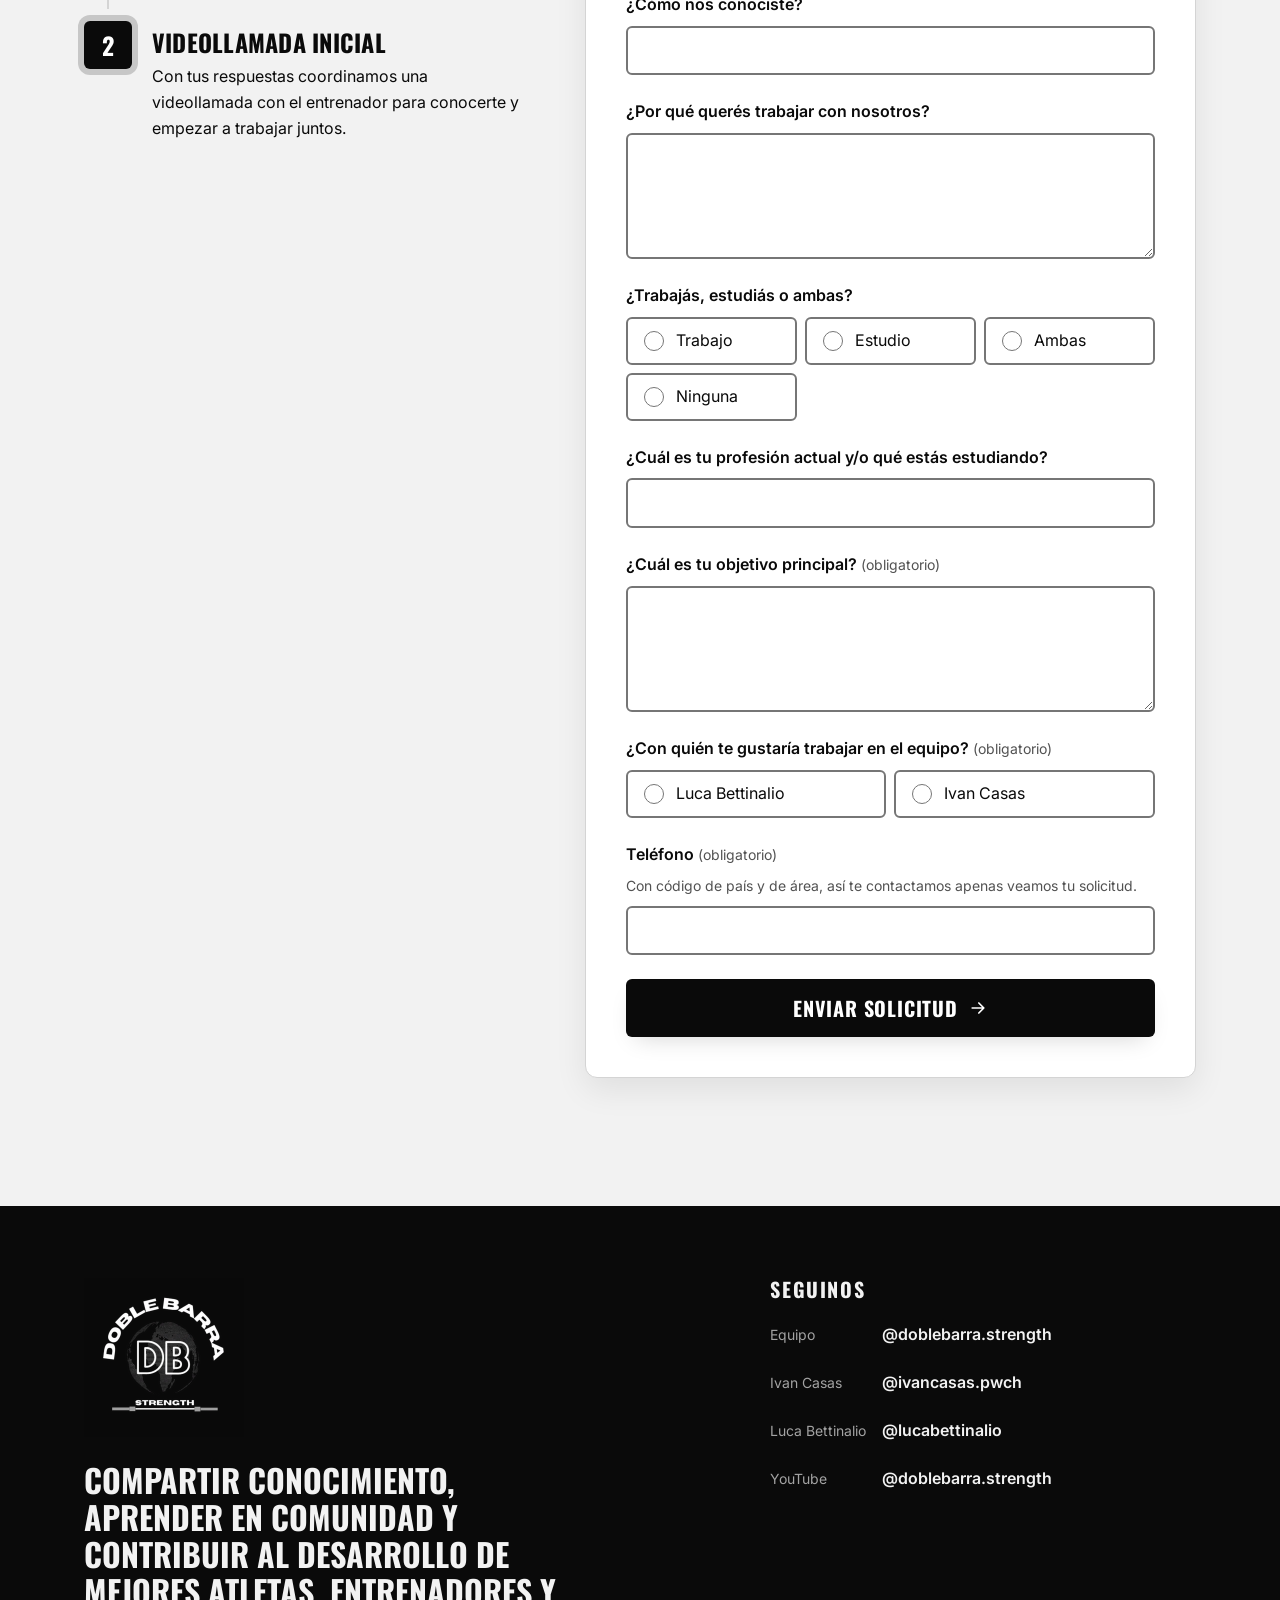
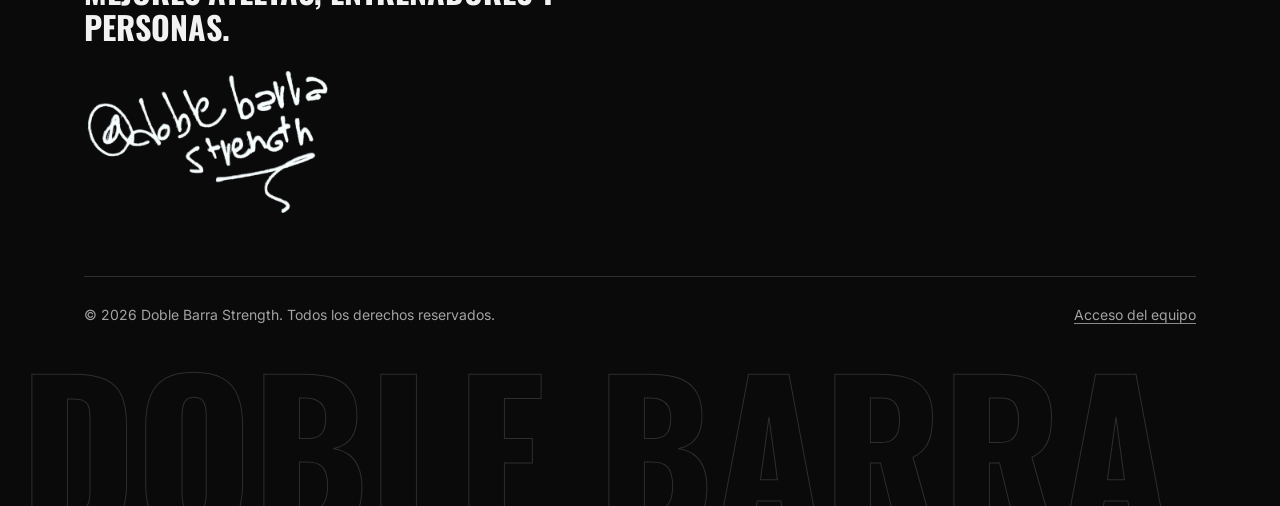
==== commit 92bb1bf9: "Conecta el blog público con la base de datos (etapa 3) - blog/entrada.php: PHP arma la página de cad" ====
--- a/index.html
+++ b/index.html
@@ -22,7 +22,7 @@
   <a href="#contenido" class="saltar-contenido">Saltar al contenido</a>
 
   <!-- ===================== CABECERA ===================== -->
-  <!-- Igual en las 3 páginas: si se cambia, actualizar index.html, blog/index.html y blog/entrada.html -->
+  <!-- Igual en las 3 páginas: si se cambia, actualizar index.html, blog/index.html y blog/entrada.php -->
   <header class="header">
     <div class="contenedor header__contenido">
       <!-- COMPLETAR: reemplazar el logo provisorio por el del equipo (P-01) -->
@@ -272,7 +272,7 @@
           </a>
         </div>
         <div class="blog-estado" data-blog-estado></div>
-        <ul class="lista-entradas" role="list" data-blog="lista" data-cantidad="3" data-nivel-titulo="3" data-ruta-entrada="blog/entrada.html"></ul>
+        <ul class="lista-entradas" role="list" data-blog="lista" data-cantidad="3" data-nivel-titulo="3" data-ruta-entrada="blog/entrada.php"></ul>
         <noscript><p>Para ver las entradas del blog necesitás tener JavaScript activado.</p></noscript>
       </div>
     </section>
--- a/css/styles.css
+++ b/css/styles.css
@@ -23,6 +23,7 @@
   /* Capas sobre fotos y video: nunca menos de 65 % de opacidad donde hay texto */
   --overlay-foto: rgba(10, 10, 10, 0.75);
   --overlay-foto-fuerte: rgba(10, 10, 10, 0.88);
+  --fondo-dialogo: rgba(10, 10, 10, 0.7);  /* detrás de las ventanas del panel */
 
   --fuente-titulos: "Oswald", "Arial Narrow", Arial, sans-serif;
   --fuente-texto: "Inter", system-ui, -apple-system, "Segoe UI", Roboto, Arial, sans-serif;
@@ -1311,8 +1312,7 @@
 
 /* Mientras el JS carga las entradas se reserva espacio, así la banda y el footer
    no "saltan" hacia abajo cuando aparecen las tarjetas (CLS) */
-.js .lista-entradas:not([data-cargada]),
-.js [data-blog="entrada"]:not([data-cargada]) [data-entrada-cuerpo] {
+.js .lista-entradas:not([data-cargada]) {
   min-height: 70vh;
 }
 
@@ -2078,6 +2078,281 @@
   font-size: 1.5rem;
 }
 
+.panel__volver {
+  display: flex;
+  width: fit-content;
+  margin-bottom: 1.5rem;
+}
+
+.panel__intro {
+  max-width: 60ch;
+  margin-top: 0.75rem;
+  font-size: 1.0625rem;
+  color: var(--texto-suave);
+}
+
+.panel__aviso {
+  max-width: 48rem;
+  margin-top: 1.5rem;
+}
+
+/* Título "Entradas del blog" con el botón "Nueva entrada" al lado (debajo en celular) */
+.panel__encabezado {
+  display: flex;
+  flex-wrap: wrap;
+  align-items: flex-end;
+  justify-content: space-between;
+  gap: 1.25rem 2rem;
+  margin-block: 3rem 1.5rem;
+}
+
+.panel__subtitulo {
+  font-size: clamp(1.75rem, 6vw, 2.5rem);
+}
+
+.panel__vacio {
+  padding: 1.5rem;
+  color: var(--texto-suave);
+  border: 2px dashed var(--borde-control);
+  border-radius: var(--radio-grande);
+}
+
+/* Listado de entradas: una tarjeta por entrada, con las acciones debajo (al costado desde tablet) */
+.panel-entradas {
+  display: grid;
+  gap: 0.75rem;
+  list-style: none;
+}
+
+.panel-entradas__item {
+  display: grid;
+  gap: 1rem;
+  padding: 1.25rem;
+  background-color: var(--superficie);
+  border: 1px solid var(--borde);
+  border-radius: var(--radio-grande);
+}
+
+@media (min-width: 768px) {
+  .panel-entradas__item {
+    grid-template-columns: 1fr auto;
+    align-items: center;
+    gap: 1.5rem;
+  }
+}
+
+.panel-entradas__titulo {
+  font-size: 1.375rem;
+  line-height: 1.2;
+}
+
+.panel-entradas__titulo a {
+  text-decoration: none;
+}
+
+.panel-entradas__titulo a:hover {
+  text-decoration: underline;
+}
+
+.panel-entradas__meta {
+  display: flex;
+  flex-wrap: wrap;
+  align-items: center;
+  gap: 0.5rem 0.75rem;
+  margin-top: 0.5rem;
+  font-size: 0.9375rem;
+  color: var(--texto-suave);
+}
+
+.panel-entradas__acciones {
+  display: flex;
+  flex-wrap: wrap;
+  gap: 0.5rem;
+}
+
+.boton--chico {
+  min-height: 2.75rem;
+  padding: 0.5rem 1rem;
+  font-size: 1rem;
+}
+
+/* Estado de la entrada: se distingue por el texto, además del relleno */
+.estado {
+  display: inline-block;
+  padding: 0.125rem 0.625rem;
+  font-size: 0.8125rem;
+  font-weight: 700;
+  letter-spacing: 0.08em;
+  text-transform: uppercase;
+  color: var(--texto);
+  border: 2px solid var(--borde-control);
+  border-radius: var(--radio);
+}
+
+.estado--publicada {
+  background-color: var(--boton-bg);
+  color: var(--boton-texto);
+  border-color: var(--boton-bg);
+}
+
+/* Editor de entradas */
+.editor {
+  display: grid;
+  gap: 2rem;
+  margin-top: 2rem;
+}
+
+.editor__portada {
+  gap: 1.25rem;
+}
+
+.editor__portada-actual {
+  display: grid;
+  gap: 0.75rem;
+  justify-items: start;
+}
+
+.editor__portada-imagen {
+  width: 100%;
+  max-width: 24rem;
+  border-radius: var(--radio);
+}
+
+.editor__barra {
+  display: flex;
+  flex-wrap: wrap;
+  gap: 0.5rem;
+}
+
+.editor__boton {
+  min-width: 2.75rem;
+  min-height: 2.75rem;
+  padding: 0.375rem 0.875rem;
+  font-size: 0.9375rem;
+  font-weight: 600;
+  background-color: var(--bg);
+  border: 2px solid var(--borde-control);
+  border-radius: var(--radio);
+  cursor: pointer;
+  transition: border-color var(--transicion);
+}
+
+.editor__boton:hover {
+  border-color: var(--texto);
+}
+
+.editor__boton--negrita {
+  font-weight: 700;
+}
+
+.editor__boton--cursiva {
+  font-style: italic;
+}
+
+textarea.editor__resumen {
+  min-height: 5.5rem;
+}
+
+textarea.editor__texto {
+  min-height: 24rem;
+  line-height: 1.6;
+}
+
+.editor__ayuda {
+  font-size: 0.9375rem;
+}
+
+.editor__ayuda summary {
+  display: inline-flex;
+  align-items: center;
+  min-height: 2.75rem;
+  font-weight: 600;
+  cursor: pointer;
+}
+
+.editor__ayuda ul {
+  display: grid;
+  gap: 0.375rem;
+  margin-top: 0.5rem;
+  padding-left: 1.25rem;
+}
+
+.editor__ayuda code {
+  padding: 0.0625rem 0.375rem;
+  font-size: 0.9em;
+  background-color: var(--bg-alt);
+  border: 1px solid var(--borde);
+  border-radius: 0.25rem;
+}
+
+.editor__acciones,
+.borrar__acciones,
+.dialogo__acciones {
+  display: flex;
+  flex-wrap: wrap;
+  gap: 0.75rem;
+}
+
+/* Vista previa: la entrada tal como se va a ver, dentro de un recuadro */
+.vista-previa {
+  display: grid;
+  gap: 1rem;
+  padding: clamp(1.25rem, 4vw, 2rem);
+  border: 2px dashed var(--borde-control);
+  border-radius: var(--radio-grande);
+}
+
+.vista-previa__titulo {
+  font-size: 1.75rem;
+}
+
+.vista-previa__aviso {
+  font-weight: 600;
+}
+
+.vista-previa__entrada {
+  padding-top: 1.5rem;
+  border-top: 1px solid var(--borde);
+}
+
+.vista-previa__entrada .entrada__meta {
+  margin-bottom: 1.5rem;
+}
+
+/* Ventanas del editor (agregar link o imagen) */
+.dialogo {
+  width: min(100% - 2rem, 32rem);
+  max-height: calc(100% - 2rem);
+  margin: auto;
+  padding: clamp(1.25rem, 5vw, 2rem);
+  overflow-y: auto;
+  background-color: var(--superficie);
+  color: var(--texto);
+  border: 1px solid var(--borde);
+  border-top: 0.375rem solid var(--acento-grande);
+  border-radius: var(--radio-grande);
+  box-shadow: var(--sombra);
+}
+
+.dialogo::backdrop {
+  background-color: var(--fondo-dialogo);
+}
+
+.dialogo__formulario {
+  display: grid;
+  gap: 1.25rem;
+}
+
+.dialogo__titulo {
+  font-size: 1.75rem;
+}
+
+/* Confirmación de borrado */
+.borrar__titulo {
+  font-size: 1.25rem;
+  font-weight: 700;
+}
+
 /* ---------- Animaciones ---------- */
 @keyframes entrar {
   from {
